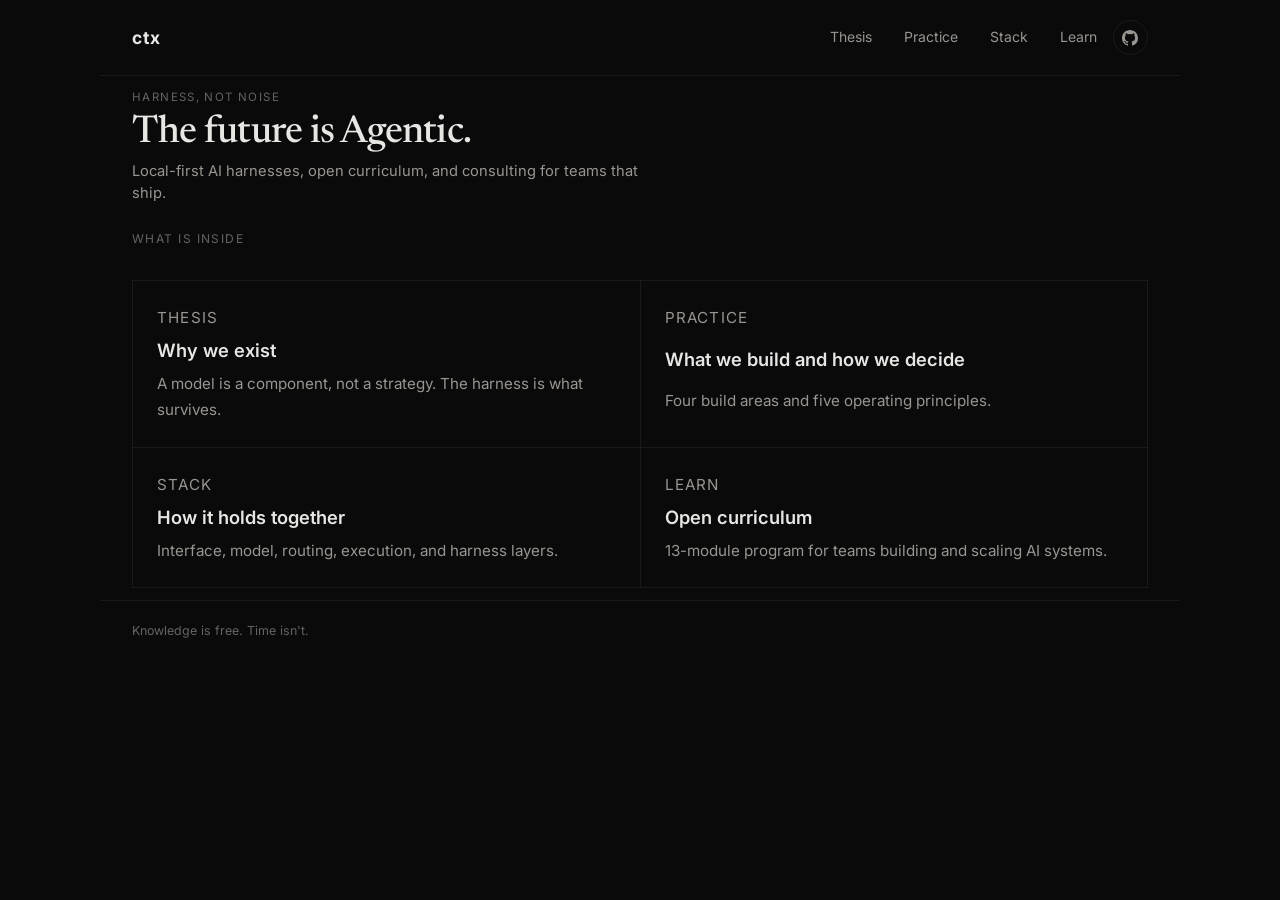
==== index.html @ 8738f4fd "Polish open-source packaging and add repo link" ====
<!doctype html>
<html lang="en">
  <head>
    <meta charset="UTF-8" />
    <meta name="viewport" content="width=device-width, initial-scale=1.0" />
    <title>ctx — AI Transformation Practice</title>
    <link rel="preconnect" href="https://fonts.googleapis.com" />
    <link rel="preconnect" href="https://fonts.gstatic.com" crossorigin />
    <link
      href="https://fonts.googleapis.com/css2?family=Inter:wght@400;500;600;700&family=Newsreader:ital,wght@0,400;0,500;1,400&display=swap"
      rel="stylesheet"
    />
    <link rel="stylesheet" href="/styles.css" />
    <link rel="canonical" href="https://ctx.earth/" />
  </head>
  <body class="subpage">
    <header class="site-header">
      <a class="brand" href="/">ctx</a>
      <div class="header-actions">
        <button class="nav-toggle" type="button" aria-expanded="false" aria-controls="site-nav" aria-label="Open navigation">
          <span>Menu</span>
        </button>
        <nav id="site-nav" class="top-nav">
          <a class="nav-link" href="/thesis">Thesis</a>
          <a class="nav-link" href="/practice">Practice</a>
          <a class="nav-link" href="/stack">Stack</a>
          <a class="nav-link" href="/learn">Learn</a>
        </nav>
        <a
          class="repo-link"
          href="https://github.com/oxnr/ctx"
          target="_blank"
          rel="noreferrer"
          aria-label="View ctx on GitHub"
          title="View source on GitHub"
        >
          <svg viewBox="0 0 16 16" aria-hidden="true">
            <path
              d="M8 0C3.58 0 0 3.58 0 8c0 3.54 2.29 6.53 5.47 7.59.4.07.55-.17.55-.38 0-.19-.01-.82-.01-1.49-2.01.37-2.53-.49-2.69-.94-.09-.23-.48-.94-.82-1.13-.28-.15-.68-.52-.01-.53.63-.01 1.08.58 1.23.82.72 1.21 1.87.87 2.33.66.07-.52.28-.87.51-1.07-1.78-.2-3.64-.89-3.64-3.95 0-.87.31-1.59.82-2.15-.08-.2-.36-1.01.08-2.1 0 0 .67-.21 2.2.82a7.56 7.56 0 0 1 4 0c1.53-1.04 2.2-.82 2.2-.82.44 1.09.16 1.9.08 2.1.51.56.82 1.27.82 2.15 0 3.07-1.87 3.75-3.65 3.95.29.25.54.73.54 1.48 0 1.07-.01 1.93-.01 2.2 0 .21.15.46.55.38A8.01 8.01 0 0 0 16 8c0-4.42-3.58-8-8-8Z"
            />
          </svg>
        </a>
      </div>
    </header>

    <main>
      <section class="hero section" data-reveal>
        <p class="hero-kicker">Harness, not noise</p>
        <h1>The future is Agentic.</h1>
        <p class="hero-subtitle">
          Local-first AI harnesses, open curriculum, and consulting for teams that ship.
        </p>
      </section>

      <section class="section section-compact" data-reveal>
        <p class="section-label">What is inside</p>
        <div class="overview-grid">
          <a class="micro-card" href="/thesis">
            <p class="micro-card__label">Thesis</p>
            <h3>Why we exist</h3>
            <p>A model is a component, not a strategy. The harness is what survives.</p>
          </a>
          <a class="micro-card" href="/practice">
            <p class="micro-card__label">Practice</p>
            <h3>What we build and how we decide</h3>
            <p>Four build areas and five operating principles.</p>
          </a>
          <a class="micro-card" href="/stack">
            <p class="micro-card__label">Stack</p>
            <h3>How it holds together</h3>
            <p>Interface, model, routing, execution, and harness layers.</p>
          </a>
          <a class="micro-card" href="/learn">
            <p class="micro-card__label">Learn</p>
            <h3>Open curriculum</h3>
            <p>13-module program for teams building and scaling AI systems.</p>
          </a>
        </div>
      </section>
    </main>

    <footer class="site-footer">
      <p>Knowledge is free. Time isn't.</p>
    </footer>

    <script src="/script.js" defer></script>
  </body>
</html>
---- styles.css ----
:root {
  --bg: #0a0a0a;
  --surface: #111111;
  --border: #1a1a1a;
  --text: #e8e6e3;
  --text-secondary: #999590;
  --text-dim: #666360;
  --font-sans: "Inter", system-ui, -apple-system, sans-serif;
  --font-serif: "Newsreader", Georgia, serif;
  --max-w: 1080px;
  --gap: clamp(1.5rem, 4vw, 3rem);
}

*,
*::before,
*::after {
  box-sizing: border-box;
  margin: 0;
  padding: 0;
}

html {
  scroll-behavior: smooth;
  -webkit-font-smoothing: antialiased;
}

body {
  font-family: var(--font-sans);
  color: var(--text);
  background: var(--bg);
  line-height: 1.6;
  min-height: 100vh;
}

a {
  color: inherit;
}

/* ---- HEADER / NAV ---- */

.site-header {
  position: sticky;
  top: 0;
  z-index: 10;
  display: flex;
  align-items: center;
  justify-content: space-between;
  max-width: var(--max-w);
  margin: 0 auto;
  padding: 1.25rem clamp(1.5rem, 4vw, 2rem);
  background: var(--bg);
}

.brand {
  font-weight: 700;
  font-size: 1.1rem;
  letter-spacing: 0.06em;
  color: var(--text);
  text-decoration: none;
}

.header-actions {
  display: flex;
  align-items: center;
  gap: 1rem;
}

.top-nav {
  display: flex;
  gap: 2rem;
}

.repo-link {
  display: inline-flex;
  align-items: center;
  justify-content: center;
  width: 2.2rem;
  height: 2.2rem;
  border: 1px solid var(--border);
  border-radius: 999px;
  color: var(--text-secondary);
  text-decoration: none;
  transition: border-color 0.2s ease, color 0.2s ease, background 0.2s ease;
}

.repo-link:hover {
  color: var(--text);
  border-color: var(--text-secondary);
  background: var(--surface);
}

.repo-link svg {
  width: 1rem;
  height: 1rem;
  fill: currentColor;
}

.nav-toggle {
  appearance: none;
  border: 1px solid var(--border);
  border-radius: 0.3rem;
  background: transparent;
  color: var(--text);
  font-family: var(--font-sans);
  font-size: 0.8rem;
  letter-spacing: 0.08em;
  padding: 0.42rem 0.7rem;
  min-height: 2rem;
  display: none;
  cursor: pointer;
}

.nav-toggle[aria-expanded="true"] {
  border-color: var(--text);
}

.top-nav a {
  color: var(--text-secondary);
  text-decoration: none;
  font-size: 0.875rem;
  padding: 0.15rem 0;
  transition: color 0.2s;
}

.top-nav a:hover,
.top-nav a.is-active {
  color: var(--text);
}

/* ---- HERO ---- */

.hero {
  max-width: var(--max-w);
  margin: 0 auto;
  padding: clamp(3rem, 8vw, 5rem) clamp(1.5rem, 4vw, 2rem) clamp(1.5rem, 4vw, 2.5rem);
}

.hero-kicker {
  margin: 0;
  font-size: 0.75rem;
  color: var(--text-dim);
  text-transform: uppercase;
  letter-spacing: 0.12em;
}

.hero h1 {
  margin: 0.75rem 0 0;
  font-family: var(--font-serif);
  font-weight: 500;
  font-size: clamp(2.2rem, 5.5vw, 4rem);
  line-height: 1.15;
  max-width: 20ch;
  letter-spacing: -0.02em;
}

.hero-subtitle {
  margin: 1rem 0 0;
  max-width: 58ch;
  color: var(--text-secondary);
  font-size: 1.05rem;
  line-height: 1.75;
}

/* ---- BUTTONS ---- */

.btn {
  display: inline-block;
  padding: 0.75rem 1.75rem;
  color: var(--bg);
  background: var(--text);
  text-decoration: none;
  font-weight: 600;
  font-size: 0.9rem;
  transition: opacity 0.2s;
}

.btn:hover {
  opacity: 0.85;
}

.btn-subtle {
  color: var(--text);
  background: transparent;
  border: 1px solid var(--border);
}

.btn-subtle:hover {
  border-color: var(--text);
  opacity: 1;
}

/* ---- SECTIONS ---- */

.section {
  max-width: var(--max-w);
  margin: 0 auto;
  padding: clamp(2rem, 5vw, 3.5rem) clamp(1.5rem, 4vw, 2rem);
  border-top: 1px solid var(--border);
}

.section-label {
  font-size: 0.75rem;
  letter-spacing: 0.12em;
  text-transform: uppercase;
  color: var(--text-dim);
  margin: 0 0 1rem;
}

h2 {
  margin: 0;
  font-family: var(--font-serif);
  font-weight: 500;
  font-size: clamp(1.6rem, 4vw, 2.6rem);
  line-height: 1.2;
  letter-spacing: -0.01em;
  max-width: 28ch;
}

.section-intro {
  margin: 0.75rem 0 0;
  color: var(--text-secondary);
  max-width: 52ch;
}

.section-compact {
  padding-top: 0;
  border-top: 0;
}

/* ---- OVERVIEW GRID (index micro-cards) ---- */

.overview-grid {
  display: grid;
  gap: 1px;
  margin-top: 2rem;
  background: var(--border);
  border: 1px solid var(--border);
}

.micro-card {
  background: var(--bg);
  padding: 1.5rem;
  display: grid;
  gap: 0.5rem;
  text-decoration: none;
  color: inherit;
  cursor: pointer;
  transition: background 0.2s ease, box-shadow 0.2s ease;
}

.micro-card:hover {
  background: var(--surface);
}

.micro-card__label {
  margin: 0;
  font-size: 0.75rem;
  color: var(--text-dim);
  letter-spacing: 0.08em;
  text-transform: uppercase;
}

.micro-card h3 {
  margin: 0;
  font-size: 1.15rem;
  font-weight: 600;
  line-height: 1.3;
}

.micro-card p {
  margin: 0;
  color: var(--text-secondary);
  font-size: 0.95rem;
  line-height: 1.7;
}

/* ---- ACCORDION ---- */

.accordion-list {
  margin-top: 1.25rem;
  display: grid;
  gap: 0;
}

.accordion {
  border: 1px solid var(--border);
  border-bottom: 0;
  background: var(--bg);
  overflow: hidden;
}

.accordion:last-child {
  border-bottom: 1px solid var(--border);
}

.accordion__toggle {
  width: 100%;
  border: 0;
  background: transparent;
  color: inherit;
  display: grid;
  grid-template-columns: 1fr auto;
  align-items: center;
  gap: 0.75rem;
  padding: 0.9rem 1rem;
  cursor: pointer;
  text-align: left;
  font: inherit;
}

.accordion__title {
  display: inline-flex;
  gap: 0.75rem;
  align-items: baseline;
}

.accordion__index {
  font-size: 0.75rem;
  color: var(--text-dim);
  letter-spacing: 0.08em;
  min-width: 1.8rem;
}

.accordion__toggle > span:last-child {
  transition: transform 200ms ease;
}

.accordion__panel {
  max-height: 0;
  opacity: 0;
  overflow: hidden;
  border-top: 1px solid transparent;
  transition: max-height 240ms ease, opacity 220ms ease, border-color 240ms ease;
}

.accordion__panel > p,
.accordion__panel ul,
.accordion__panel > .panel-block {
  padding: 0 1rem 1rem;
  padding-left: 3.55rem; /* align with title text: 1rem toggle + 1.8rem index + 0.75rem gap */
}

.accordion__panel p {
  color: var(--text-secondary);
  margin: 0.9rem 0 1rem;
}

.accordion__panel ul {
  margin: 0 0 1rem;
  padding-left: 4.8rem; /* 3.55rem base + 1.25rem list indent */
  color: var(--text-secondary);
  display: grid;
  gap: 0.45rem;
}

.accordion__panel li {
  line-height: 1.6;
  font-size: 0.95rem;
}

.panel-block {
  display: grid;
  gap: 1rem;
}

.info-grid {
  display: grid;
  gap: 1px;
  background: var(--border);
  border: 1px solid var(--border);
}

.info-card {
  background: var(--bg);
  padding: 1rem 1.1rem;
  display: grid;
  gap: 0.3rem;
}

.info-card__label {
  font-size: 0.72rem;
  letter-spacing: 0.1em;
  text-transform: uppercase;
  color: var(--text-dim);
}

.info-card__value {
  font-size: 1.05rem;
  font-weight: 600;
  color: var(--text);
}

.info-card__meta {
  color: var(--text-secondary);
  font-size: 0.9rem;
  line-height: 1.55;
}

.stack-links {
  display: flex;
  flex-wrap: wrap;
  gap: 0.75rem;
}

.table-wrap {
  overflow-x: auto;
  border: 1px solid var(--border);
}

.data-table {
  width: 100%;
  min-width: 42rem;
  border-collapse: collapse;
  background: var(--bg);
}

.data-table th,
.data-table td {
  padding: 0.75rem 0.9rem;
  border-bottom: 1px solid var(--border);
  text-align: left;
  vertical-align: top;
  font-size: 0.92rem;
}

.data-table th {
  color: var(--text);
  font-size: 0.78rem;
  letter-spacing: 0.08em;
  text-transform: uppercase;
}

.data-table td {
  color: var(--text-secondary);
}

.data-table tr:last-child td {
  border-bottom: 0;
}

.stack-note {
  color: var(--text-secondary);
  font-size: 0.95rem;
}

.accordion.is-open .accordion__toggle > span:last-child {
  transform: rotate(-180deg);
}

.accordion.is-open .accordion__panel {
  opacity: 1;
  border-top-color: var(--border);
}

/* ---- SCROLL REVEAL ---- */

[data-reveal] {
  opacity: 1;
  transform: none;
  transition: opacity 0.5s ease, transform 0.5s ease;
}

html.js [data-reveal] {
  opacity: 0;
  transform: translateY(12px);
}

html.js [data-reveal].is-visible {
  opacity: 1;
  transform: translateY(0);
}

/* ---- FOOTER ---- */

.site-footer {
  max-width: var(--max-w);
  margin: 0 auto;
  padding: 1.25rem clamp(1.5rem, 4vw, 2rem);
  border-top: 1px solid var(--border);
  font-size: 0.78rem;
  color: var(--text-dim);
}

.site-footer p {
  margin: 0;
}

/* Disable reveal animations on shared pages */
html.js body.subpage [data-reveal],
html.js body.subpage .micro-card,
html.js body.subpage .info-card {
  opacity: 1;
  transform: none;
}

/* ---- SUBPAGE: ABOVE THE FOLD ---- */

body.subpage {
  min-height: 100vh;
  overflow-x: hidden;
  overflow-y: auto;
}

body.subpage .hero {
  padding: 1.25rem clamp(1.5rem, 4vw, 2rem) 0.4rem;
}

body.subpage .hero h1 {
  font-size: clamp(1.6rem, 4vw, 2.4rem);
  margin-top: 0.3rem;
}

body.subpage .hero-kicker {
  font-size: 0.72rem;
}

body.subpage .hero-subtitle {
  font-size: 0.92rem;
  margin-top: 0.25rem;
  line-height: 1.55;
}

body.subpage .section {
  padding: 0.75rem clamp(1.5rem, 4vw, 2rem);
}

body.subpage .section-label {
  margin-bottom: 0.5rem;
}

body.subpage .accordion-list {
  margin-top: 0.5rem;
}

body.subpage .accordion__toggle {
  padding: 0.55rem 1rem;
  font-size: 0.95rem;
}

/* ---- PRINCIPLE LIST (Practice page) ---- */

.principle-list {
  margin-top: 0.5rem;
  display: grid;
  gap: 0;
}

.principle-item {
  display: flex;
  gap: 0.75rem;
  align-items: baseline;
  padding: 0.45rem 1rem;
  border: 1px solid var(--border);
  border-bottom: 0;
  font-size: 0.9rem;
}

.principle-item:last-child {
  border-bottom: 1px solid var(--border);
}

.principle-item__index {
  font-size: 0.75rem;
  color: var(--text-dim);
  letter-spacing: 0.08em;
  min-width: 1.8rem;
  flex-shrink: 0;
}

.principle-item__name {
  font-weight: 600;
  white-space: nowrap;
  flex-shrink: 0;
}

.principle-item__desc {
  color: var(--text-dim);
  font-size: 0.85rem;
}

/* ---- RESPONSIVE ---- */

@media (min-width: 768px) {
  .overview-grid {
    grid-template-columns: 1fr 1fr;
  }

  .info-grid {
    grid-template-columns: repeat(4, minmax(0, 1fr));
  }
}

@media (max-width: 760px) {
  /* Release above-the-fold on mobile — mobile is a scroll experience */
  body.subpage {
    height: auto;
    overflow: visible;
  }

  .top-nav {
    display: flex;
    gap: 1.25rem;
    flex-wrap: wrap;
    justify-content: flex-end;
  }

  .header-actions {
    gap: 0.75rem;
  }

  .top-nav a {
    font-size: 0.8rem;
  }

  .nav-toggle {
    display: none;
  }

  html.js .nav-toggle {
    display: inline-flex;
    align-items: center;
    justify-content: center;
  }

  html.js .top-nav {
    position: fixed;
    top: 3.75rem;
    left: 50%;
    transform: translateX(-50%);
    width: min(100%, var(--max-w));
    max-height: 0;
    opacity: 0;
    overflow: hidden;
    pointer-events: none;
    background: rgba(10, 10, 10, 0.98);
    border: 0;
    display: grid;
    justify-items: start;
    justify-content: stretch;
    padding-bottom: 0.5rem;
    transition: max-height 0.25s ease, opacity 0.2s ease;
  }

  html.js .top-nav.is-open {
    max-height: min(calc(100vh - 4.4rem), 24rem);
    opacity: 1;
    pointer-events: auto;
    border-top: 1px solid var(--border);
    border-bottom: 1px solid var(--border);
    z-index: 25;
    overflow-y: auto;
  }

  html.js .top-nav a {
    width: 100%;
    padding: 0.72rem clamp(1.5rem, 4vw, 2rem);
    border-top: 1px solid transparent;
    font-size: 0.9rem;
  }

  html.js .top-nav.is-open a:first-child {
    border-top: 1px solid var(--border);
  }

  .data-table {
    min-width: 34rem;
  }

  .hero h1 {
    font-size: clamp(1.85rem, 12vw, 2.6rem);
  }

  body.subpage .hero h1 {
    font-size: clamp(1.4rem, 8vw, 1.8rem);
  }
}

@media (prefers-reduced-motion: reduce) {
  [data-reveal],
  .micro-card,
  .info-card,
  .accordion__toggle > span:last-child,
  .btn {
    transition: none;
  }
}
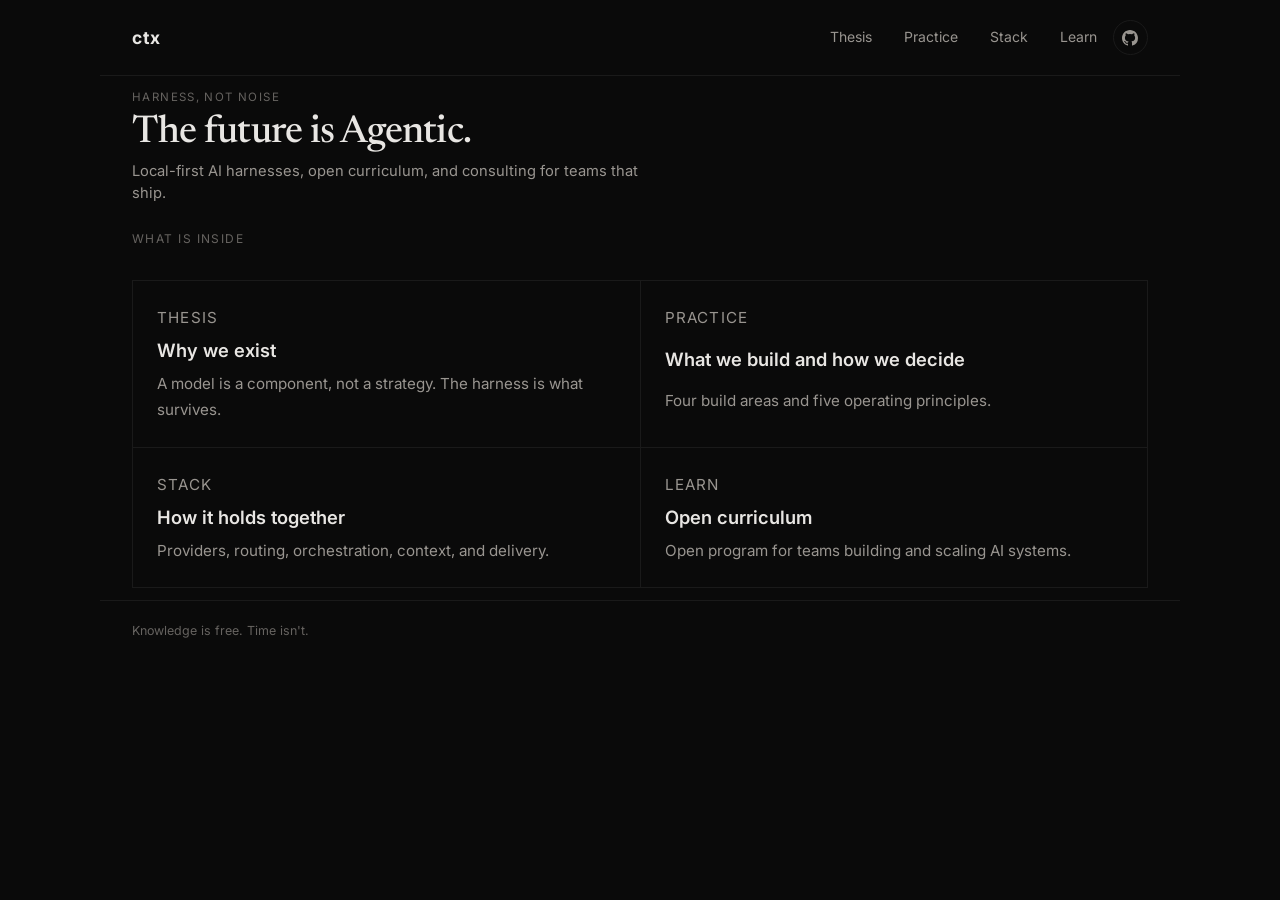
==== commit 88a09325: "Simplify site tone and expand stack map" ====
--- a/index.html
+++ b/index.html
@@ -68,12 +68,12 @@
           <a class="micro-card" href="/stack">
             <p class="micro-card__label">Stack</p>
             <h3>How it holds together</h3>
-            <p>Interface, model, routing, execution, and harness layers.</p>
+            <p>Providers, routing, orchestration, context, and delivery.</p>
           </a>
           <a class="micro-card" href="/learn">
             <p class="micro-card__label">Learn</p>
             <h3>Open curriculum</h3>
-            <p>13-module program for teams building and scaling AI systems.</p>
+            <p>Open program for teams building and scaling AI systems.</p>
           </a>
         </div>
       </section>
--- a/styles.css
+++ b/styles.css
@@ -432,6 +432,16 @@
 
 .data-table td {
   color: var(--text-secondary);
+}
+
+.data-table a {
+  color: var(--text);
+  text-decoration-color: var(--text-dim);
+  text-underline-offset: 0.18em;
+}
+
+.data-table a:hover {
+  text-decoration-color: var(--text);
 }
 
 .data-table tr:last-child td {
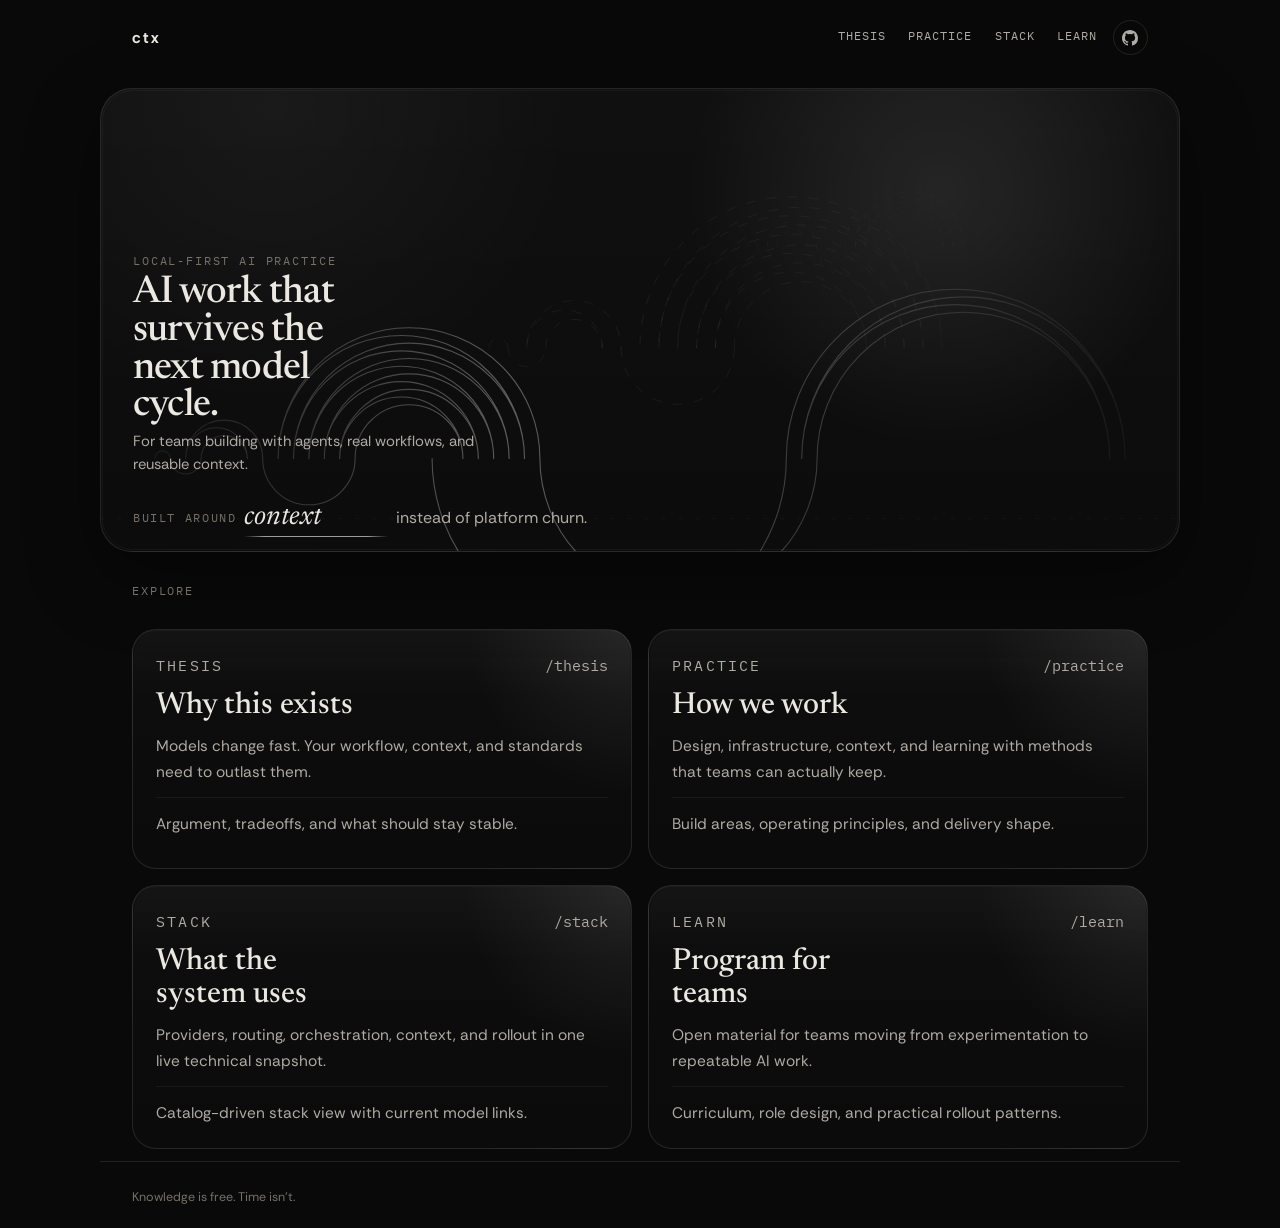
==== commit abc17f4a: "Refine homepage visual system" ====
--- a/index.html
+++ b/index.html
@@ -7,13 +7,13 @@
     <link rel="preconnect" href="https://fonts.googleapis.com" />
     <link rel="preconnect" href="https://fonts.gstatic.com" crossorigin />
     <link
-      href="https://fonts.googleapis.com/css2?family=Inter:wght@400;500;600;700&family=Newsreader:ital,wght@0,400;0,500;1,400&display=swap"
+      href="https://fonts.googleapis.com/css2?family=IBM+Plex+Mono:wght@400;500&family=Newsreader:ital,wght@0,400;0,500;1,400&family=Rethink+Sans:wght@400;500;600;700;800&display=swap"
       rel="stylesheet"
     />
     <link rel="stylesheet" href="/styles.css" />
     <link rel="canonical" href="https://ctx.earth/" />
   </head>
-  <body class="subpage">
+  <body class="subpage home-page">
     <header class="site-header">
       <a class="brand" href="/">ctx</a>
       <div class="header-actions">
@@ -44,36 +44,62 @@
     </header>
 
     <main>
-      <section class="hero section" data-reveal>
-        <p class="hero-kicker">Harness, not noise</p>
-        <h1>The future is Agentic.</h1>
-        <p class="hero-subtitle">
-          Local-first AI harnesses, open curriculum, and consulting for teams that ship.
-        </p>
+      <section class="hero section hero-home" data-reveal>
+        <div class="hero-surface" aria-hidden="true">
+          <svg class="hero-signal" preserveAspectRatio="none"></svg>
+        </div>
+        <div class="hero-copy">
+          <p class="hero-kicker">Local-first AI practice</p>
+          <h1>AI work that survives the next model cycle.</h1>
+          <p class="hero-subtitle">
+            For teams building with agents, real workflows, and reusable context.
+          </p>
+          <p class="hero-phrase">
+            <span class="hero-phrase__label">Built around</span>
+            <span class="hero-keyword" data-keywords="context,workflow,handoffs,standards">context</span>
+            <span class="hero-phrase__suffix">instead of platform churn.</span>
+          </p>
+        </div>
       </section>
 
       <section class="section section-compact" data-reveal>
-        <p class="section-label">What is inside</p>
+        <p class="section-label">Explore</p>
         <div class="overview-grid">
           <a class="micro-card" href="/thesis">
-            <p class="micro-card__label">Thesis</p>
-            <h3>Why we exist</h3>
-            <p>A model is a component, not a strategy. The harness is what survives.</p>
+            <div class="micro-card__top">
+              <p class="micro-card__label">Thesis</p>
+              <p class="micro-card__route">/thesis</p>
+            </div>
+            <h3>Why this exists</h3>
+            <p>Models change fast. Your workflow, context, and standards need to outlast them.</p>
+            <p class="micro-card__meta">Argument, tradeoffs, and what should stay stable.</p>
           </a>
           <a class="micro-card" href="/practice">
-            <p class="micro-card__label">Practice</p>
-            <h3>What we build and how we decide</h3>
-            <p>Four build areas and five operating principles.</p>
+            <div class="micro-card__top">
+              <p class="micro-card__label">Practice</p>
+              <p class="micro-card__route">/practice</p>
+            </div>
+            <h3>How we work</h3>
+            <p>Design, infrastructure, context, and learning with methods that teams can actually keep.</p>
+            <p class="micro-card__meta">Build areas, operating principles, and delivery shape.</p>
           </a>
           <a class="micro-card" href="/stack">
-            <p class="micro-card__label">Stack</p>
-            <h3>How it holds together</h3>
-            <p>Providers, routing, orchestration, context, and delivery.</p>
+            <div class="micro-card__top">
+              <p class="micro-card__label">Stack</p>
+              <p class="micro-card__route">/stack</p>
+            </div>
+            <h3>What the system uses</h3>
+            <p>Providers, routing, orchestration, context, and rollout in one live technical snapshot.</p>
+            <p class="micro-card__meta">Catalog-driven stack view with current model links.</p>
           </a>
           <a class="micro-card" href="/learn">
-            <p class="micro-card__label">Learn</p>
-            <h3>Open curriculum</h3>
-            <p>Open program for teams building and scaling AI systems.</p>
+            <div class="micro-card__top">
+              <p class="micro-card__label">Learn</p>
+              <p class="micro-card__route">/learn</p>
+            </div>
+            <h3>Program for teams</h3>
+            <p>Open material for teams moving from experimentation to repeatable AI work.</p>
+            <p class="micro-card__meta">Curriculum, role design, and practical rollout patterns.</p>
           </a>
         </div>
       </section>
--- a/styles.css
+++ b/styles.css
@@ -1,12 +1,18 @@
 :root {
-  --bg: #0a0a0a;
+  --bg: #090909;
   --surface: #111111;
-  --border: #1a1a1a;
-  --text: #e8e6e3;
-  --text-secondary: #999590;
-  --text-dim: #666360;
-  --font-sans: "Inter", system-ui, -apple-system, sans-serif;
+  --surface-raised: #151515;
+  --surface-soft: rgba(255, 255, 255, 0.025);
+  --border: rgba(232, 230, 227, 0.11);
+  --border-strong: rgba(232, 230, 227, 0.18);
+  --text: #ebe8e2;
+  --text-secondary: #b0aba4;
+  --text-dim: #767068;
+  --glow: rgba(235, 232, 226, 0.08);
+  --shadow-lg: 0 26px 72px rgba(0, 0, 0, 0.42);
+  --font-sans: "Rethink Sans", system-ui, -apple-system, sans-serif;
   --font-serif: "Newsreader", Georgia, serif;
+  --font-mono: "IBM Plex Mono", "SFMono-Regular", Consolas, monospace;
   --max-w: 1080px;
   --gap: clamp(1.5rem, 4vw, 3rem);
 }
@@ -48,15 +54,17 @@
   max-width: var(--max-w);
   margin: 0 auto;
   padding: 1.25rem clamp(1.5rem, 4vw, 2rem);
-  background: var(--bg);
+  background: rgba(9, 9, 9, 0.82);
+  backdrop-filter: blur(16px);
 }
 
 .brand {
   font-weight: 700;
-  font-size: 1.1rem;
-  letter-spacing: 0.06em;
+  font-size: 1rem;
+  letter-spacing: 0.14em;
   color: var(--text);
   text-decoration: none;
+  text-transform: lowercase;
 }
 
 .header-actions {
@@ -67,7 +75,7 @@
 
 .top-nav {
   display: flex;
-  gap: 2rem;
+  gap: 1.4rem;
 }
 
 .repo-link {
@@ -115,16 +123,40 @@
 }
 
 .top-nav a {
+  position: relative;
   color: var(--text-secondary);
   text-decoration: none;
-  font-size: 0.875rem;
-  padding: 0.15rem 0;
-  transition: color 0.2s;
+  font-family: var(--font-mono);
+  font-size: 0.76rem;
+  letter-spacing: 0.08em;
+  text-transform: uppercase;
+  padding: 0.18rem 0 0.38rem;
+  transition: color 0.2s ease;
+}
+
+.top-nav a::after {
+  content: "";
+  position: absolute;
+  left: 0;
+  right: 0;
+  bottom: 0;
+  height: 1px;
+  background: linear-gradient(90deg, transparent 0%, currentColor 18%, currentColor 82%, transparent 100%);
+  opacity: 0;
+  transform: scaleX(0.32);
+  transform-origin: left center;
+  transition: transform 0.24s ease, opacity 0.24s ease;
 }
 
 .top-nav a:hover,
 .top-nav a.is-active {
   color: var(--text);
+}
+
+.top-nav a:hover::after,
+.top-nav a.is-active::after {
+  opacity: 1;
+  transform: scaleX(1);
 }
 
 /* ---- HERO ---- */
@@ -137,10 +169,11 @@
 
 .hero-kicker {
   margin: 0;
-  font-size: 0.75rem;
+  font-family: var(--font-mono);
+  font-size: 0.7rem;
   color: var(--text-dim);
   text-transform: uppercase;
-  letter-spacing: 0.12em;
+  letter-spacing: 0.16em;
 }
 
 .hero h1 {
@@ -157,8 +190,8 @@
   margin: 1rem 0 0;
   max-width: 58ch;
   color: var(--text-secondary);
-  font-size: 1.05rem;
-  line-height: 1.75;
+  font-size: 1.02rem;
+  line-height: 1.72;
 }
 
 /* ---- BUTTONS ---- */
@@ -199,8 +232,9 @@
 }
 
 .section-label {
-  font-size: 0.75rem;
-  letter-spacing: 0.12em;
+  font-family: var(--font-mono);
+  font-size: 0.72rem;
+  letter-spacing: 0.16em;
   text-transform: uppercase;
   color: var(--text-dim);
   margin: 0 0 1rem;
@@ -231,47 +265,99 @@
 
 .overview-grid {
   display: grid;
-  gap: 1px;
-  margin-top: 2rem;
-  background: var(--border);
+  gap: 1rem;
+  margin-top: 1.75rem;
+}
+
+.micro-card {
+  position: relative;
+  isolation: isolate;
+  min-height: 15rem;
+  background:
+    radial-gradient(circle at top right, rgba(255, 255, 255, 0.08), transparent 30%),
+    linear-gradient(180deg, rgba(255, 255, 255, 0.025), rgba(255, 255, 255, 0.01));
   border: 1px solid var(--border);
-}
-
-.micro-card {
-  background: var(--bg);
-  padding: 1.5rem;
+  border-radius: 24px;
+  padding: 1.45rem 1.45rem 1.35rem;
   display: grid;
-  gap: 0.5rem;
+  align-content: start;
+  gap: 0.7rem;
   text-decoration: none;
   color: inherit;
   cursor: pointer;
-  transition: background 0.2s ease, box-shadow 0.2s ease;
+  box-shadow: inset 0 1px 0 rgba(255, 255, 255, 0.05);
+  transition:
+    opacity 0.5s ease,
+    transform 0.24s ease,
+    border-color 0.24s ease,
+    box-shadow 0.24s ease,
+    background 0.24s ease;
+}
+
+.micro-card::before {
+  content: "";
+  position: absolute;
+  inset: 1px;
+  border-radius: 23px;
+  background: linear-gradient(180deg, rgba(255, 255, 255, 0.05), transparent 28%);
+  opacity: 0.55;
+  z-index: -1;
 }
 
 .micro-card:hover {
-  background: var(--surface);
+  transform: translateY(-4px);
+  border-color: var(--border-strong);
+  background:
+    radial-gradient(circle at top right, rgba(255, 255, 255, 0.12), transparent 34%),
+    linear-gradient(180deg, rgba(255, 255, 255, 0.035), rgba(255, 255, 255, 0.012));
+  box-shadow: var(--shadow-lg);
+}
+
+.micro-card__top {
+  display: flex;
+  align-items: center;
+  justify-content: space-between;
+  gap: 1rem;
 }
 
 .micro-card__label {
   margin: 0;
-  font-size: 0.75rem;
+  font-family: var(--font-mono);
+  font-size: 0.7rem;
   color: var(--text-dim);
-  letter-spacing: 0.08em;
+  letter-spacing: 0.14em;
   text-transform: uppercase;
+}
+
+.micro-card__route {
+  margin: 0;
+  font-family: var(--font-mono);
+  font-size: 0.7rem;
+  color: var(--text-dim);
 }
 
 .micro-card h3 {
   margin: 0;
-  font-size: 1.15rem;
-  font-weight: 600;
-  line-height: 1.3;
+  font-family: var(--font-serif);
+  font-size: clamp(1.35rem, 2.6vw, 1.9rem);
+  font-weight: 500;
+  line-height: 1.08;
+  max-width: 12ch;
 }
 
 .micro-card p {
   margin: 0;
   color: var(--text-secondary);
-  font-size: 0.95rem;
-  line-height: 1.7;
+  font-size: 0.96rem;
+  line-height: 1.68;
+}
+
+.micro-card__meta {
+  margin-top: auto;
+  padding-top: 0.9rem;
+  border-top: 1px solid rgba(255, 255, 255, 0.06);
+  color: var(--text-dim);
+  font-size: 0.84rem;
 }
 
 /* ---- ACCORDION ---- */
@@ -315,9 +401,10 @@
 }
 
 .accordion__index {
-  font-size: 0.75rem;
+  font-family: var(--font-mono);
+  font-size: 0.72rem;
   color: var(--text-dim);
-  letter-spacing: 0.08em;
+  letter-spacing: 0.1em;
   min-width: 1.8rem;
 }
 
@@ -375,11 +462,13 @@
   padding: 1rem 1.1rem;
   display: grid;
   gap: 0.3rem;
+  transition: opacity 0.5s ease, transform 0.5s ease;
 }
 
 .info-card__label {
-  font-size: 0.72rem;
-  letter-spacing: 0.1em;
+  font-family: var(--font-mono);
+  font-size: 0.68rem;
+  letter-spacing: 0.14em;
   text-transform: uppercase;
   color: var(--text-dim);
 }
@@ -425,8 +514,9 @@
 
 .data-table th {
   color: var(--text);
-  font-size: 0.78rem;
-  letter-spacing: 0.08em;
+  font-family: var(--font-mono);
+  font-size: 0.72rem;
+  letter-spacing: 0.12em;
   text-transform: uppercase;
 }
 
@@ -476,6 +566,18 @@
 }
 
 html.js [data-reveal].is-visible {
+  opacity: 1;
+  transform: translateY(0);
+}
+
+html.js .micro-card,
+html.js .info-card {
+  opacity: 0;
+  transform: translateY(12px);
+}
+
+html.js .micro-card.is-visible,
+html.js .info-card.is-visible {
   opacity: 1;
   transform: translateY(0);
 }
@@ -496,9 +598,9 @@
 }
 
 /* Disable reveal animations on shared pages */
-html.js body.subpage [data-reveal],
-html.js body.subpage .micro-card,
-html.js body.subpage .info-card {
+html.js body.subpage:not(.home-page) [data-reveal],
+html.js body.subpage:not(.home-page) .micro-card,
+html.js body.subpage:not(.home-page) .info-card {
   opacity: 1;
   transform: none;
 }
@@ -545,6 +647,160 @@
 body.subpage .accordion__toggle {
   padding: 0.55rem 1rem;
   font-size: 0.95rem;
+}
+
+/* ---- HOME PAGE ---- */
+
+.home-page .hero {
+  padding: clamp(1.7rem, 5vw, 3rem);
+}
+
+.hero-home {
+  position: relative;
+  overflow: hidden;
+  min-height: clamp(21rem, 48vw, 29rem);
+  margin-top: 0.8rem;
+  border: 1px solid var(--border);
+  border-radius: 32px;
+  background:
+    radial-gradient(circle at 78% 22%, rgba(255, 255, 255, 0.09), transparent 28%),
+    radial-gradient(circle at 16% 4%, rgba(255, 255, 255, 0.04), transparent 30%),
+    linear-gradient(180deg, rgba(255, 255, 255, 0.03), rgba(255, 255, 255, 0.015));
+  box-shadow: var(--shadow-lg);
+  display: flex;
+  align-items: flex-end;
+}
+
+.hero-home::before {
+  content: "";
+  position: absolute;
+  inset: 0;
+  background-image:
+    linear-gradient(90deg, rgba(255, 255, 255, 0.045) 1px, transparent 1px),
+    linear-gradient(180deg, rgba(255, 255, 255, 0.03) 1px, transparent 1px);
+  background-size: 9rem 100%, 100% 7rem;
+  opacity: 0.18;
+  mask-image: linear-gradient(180deg, rgba(0, 0, 0, 0.12), rgba(0, 0, 0, 0.95) 34%, transparent 88%);
+}
+
+.hero-home::after {
+  content: "";
+  position: absolute;
+  inset: 1px;
+  border-radius: 31px;
+  border: 1px solid rgba(255, 255, 255, 0.04);
+  pointer-events: none;
+}
+
+.hero-surface {
+  position: absolute;
+  inset: 0;
+  overflow: hidden;
+}
+
+.hero-signal {
+  width: 100%;
+  height: 100%;
+}
+
+.hero-signal__path {
+  fill: none;
+  stroke-linecap: round;
+  animation: heroSignalDrift 22s linear infinite;
+}
+
+.hero-copy {
+  position: relative;
+  z-index: 1;
+  width: min(44rem, 100%);
+}
+
+.hero-home h1 {
+  margin-top: 0.85rem;
+  font-size: clamp(2.8rem, 6vw, 5.1rem);
+  line-height: 0.98;
+  max-width: 10ch;
+}
+
+.home-page .hero-subtitle {
+  max-width: 42ch;
+  font-size: clamp(1rem, 1.6vw, 1.14rem);
+}
+
+.hero-phrase {
+  display: flex;
+  flex-wrap: wrap;
+  align-items: center;
+  gap: 0.5rem;
+  margin: 1.35rem 0 0;
+  color: var(--text-secondary);
+}
+
+.hero-phrase__label {
+  font-family: var(--font-mono);
+  font-size: 0.72rem;
+  letter-spacing: 0.14em;
+  text-transform: uppercase;
+  color: var(--text-dim);
+}
+
+.hero-phrase__suffix {
+  font-size: 1rem;
+}
+
+.hero-keyword {
+  position: relative;
+  display: inline-grid;
+  align-items: center;
+  min-width: var(--keyword-width, 10ch);
+  min-height: 1.5em;
+  padding-bottom: 0.08em;
+  color: var(--text);
+  font-family: var(--font-serif);
+  font-size: clamp(1.35rem, 2.3vw, 1.75rem);
+  font-style: italic;
+  line-height: 1;
+}
+
+.hero-keyword::after {
+  content: "";
+  position: absolute;
+  left: 0;
+  right: 0;
+  bottom: 0.08em;
+  height: 1px;
+  background: linear-gradient(90deg, transparent 0%, rgba(235, 232, 226, 0.65) 14%, rgba(235, 232, 226, 0.65) 86%, transparent 100%);
+}
+
+.hero-keyword__word {
+  grid-area: 1 / 1;
+  opacity: 0;
+  transform: translateY(0.45em);
+  transition: opacity 0.45s ease, transform 0.45s ease;
+}
+
+.hero-keyword__word.is-active {
+  opacity: 1;
+  transform: translateY(0);
+}
+
+.home-page .section.section-compact {
+  padding-top: 1.9rem;
+  border-top: 0;
+}
+
+.home-page .site-footer {
+  padding-top: 1.6rem;
+}
+
+@keyframes heroSignalDrift {
+  from {
+    stroke-dashoffset: 0;
+  }
+
+  to {
+    stroke-dashoffset: 160;
+  }
 }
 
 /* ---- PRINCIPLE LIST (Practice page) ---- */
@@ -570,9 +826,10 @@
 }
 
 .principle-item__index {
-  font-size: 0.75rem;
+  font-family: var(--font-mono);
+  font-size: 0.72rem;
   color: var(--text-dim);
-  letter-spacing: 0.08em;
+  letter-spacing: 0.1em;
   min-width: 1.8rem;
   flex-shrink: 0;
 }
@@ -668,6 +925,10 @@
     font-size: 0.9rem;
   }
 
+  html.js .top-nav a::after {
+    display: none;
+  }
+
   html.js .top-nav.is-open a:first-child {
     border-top: 1px solid var(--border);
   }
@@ -682,6 +943,57 @@
 
   body.subpage .hero h1 {
     font-size: clamp(1.4rem, 8vw, 1.8rem);
+  }
+
+  .hero-home {
+    min-height: auto;
+    border-radius: 24px;
+  }
+
+  .hero-home::after {
+    border-radius: 23px;
+  }
+
+  .home-page .hero {
+    padding: 1.4rem;
+  }
+
+  .hero-home h1 {
+    max-width: 12ch;
+    font-size: clamp(2.2rem, 10vw, 3.2rem);
+  }
+
+  .home-page .hero-subtitle {
+    max-width: 30ch;
+    font-size: 0.98rem;
+  }
+
+  .hero-phrase {
+    gap: 0.35rem 0.5rem;
+    margin-top: 1rem;
+  }
+
+  .hero-keyword {
+    min-width: 8.5ch;
+    font-size: 1.32rem;
+  }
+
+  .overview-grid {
+    gap: 0.9rem;
+  }
+
+  .micro-card {
+    min-height: auto;
+    padding: 1.2rem;
+    border-radius: 20px;
+  }
+
+  .micro-card::before {
+    border-radius: 19px;
+  }
+
+  .micro-card h3 {
+    max-width: 100%;
   }
 }
 
@@ -690,7 +1002,11 @@
   .micro-card,
   .info-card,
   .accordion__toggle > span:last-child,
-  .btn {
+  .btn,
+  .top-nav a::after,
+  .hero-keyword__word,
+  .hero-signal__path {
     transition: none;
-  }
-}
+    animation: none;
+  }
+}
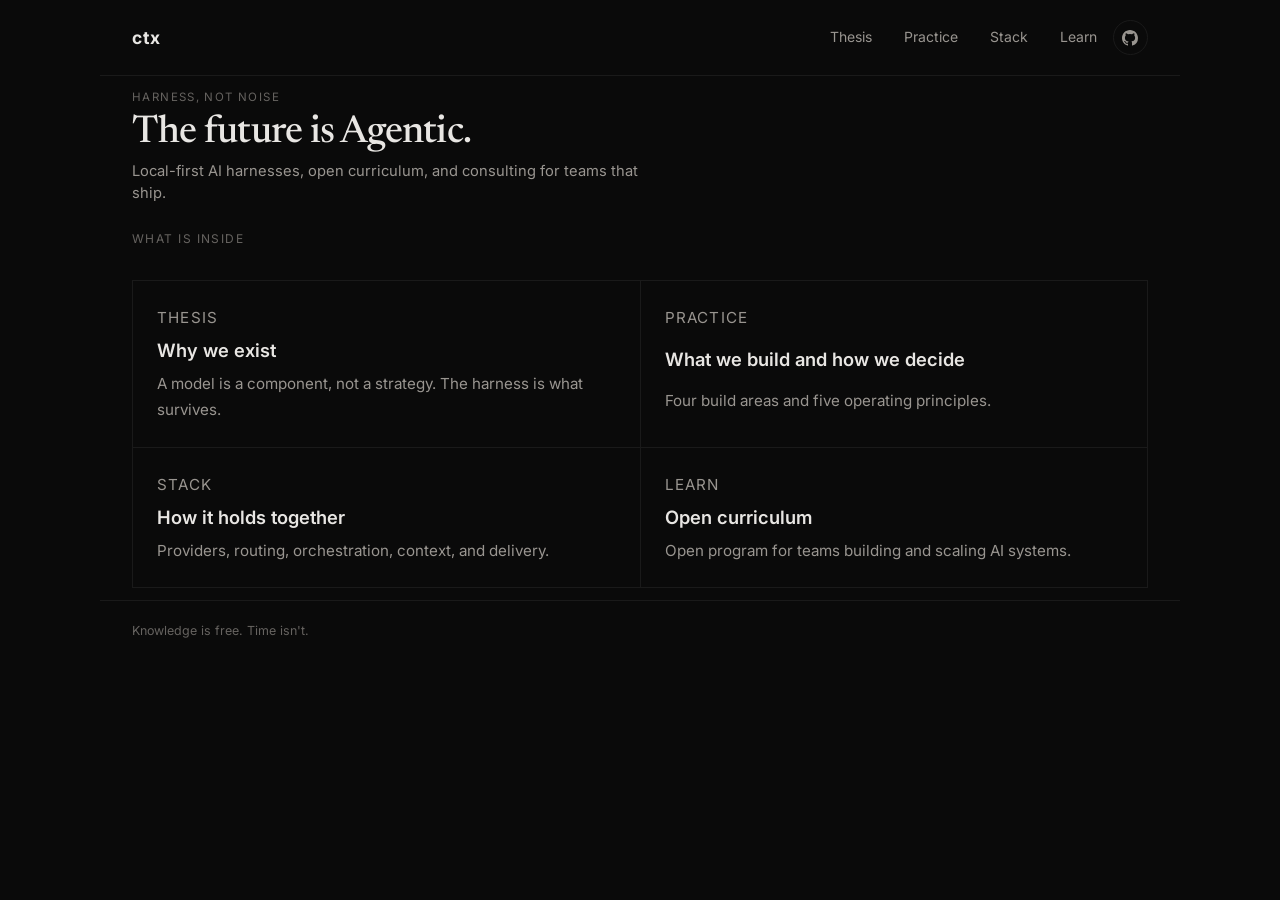
==== commit b84198a8: "Revert "Refine homepage visual system" This reverts commit abc17f4ac5cf6314ae4076364900b009fce25c6a." ====
--- a/index.html
+++ b/index.html
@@ -7,13 +7,13 @@
     <link rel="preconnect" href="https://fonts.googleapis.com" />
     <link rel="preconnect" href="https://fonts.gstatic.com" crossorigin />
     <link
-      href="https://fonts.googleapis.com/css2?family=IBM+Plex+Mono:wght@400;500&family=Newsreader:ital,wght@0,400;0,500;1,400&family=Rethink+Sans:wght@400;500;600;700;800&display=swap"
+      href="https://fonts.googleapis.com/css2?family=Inter:wght@400;500;600;700&family=Newsreader:ital,wght@0,400;0,500;1,400&display=swap"
       rel="stylesheet"
     />
     <link rel="stylesheet" href="/styles.css" />
     <link rel="canonical" href="https://ctx.earth/" />
   </head>
-  <body class="subpage home-page">
+  <body class="subpage">
     <header class="site-header">
       <a class="brand" href="/">ctx</a>
       <div class="header-actions">
@@ -44,62 +44,36 @@
     </header>
 
     <main>
-      <section class="hero section hero-home" data-reveal>
-        <div class="hero-surface" aria-hidden="true">
-          <svg class="hero-signal" preserveAspectRatio="none"></svg>
-        </div>
-        <div class="hero-copy">
-          <p class="hero-kicker">Local-first AI practice</p>
-          <h1>AI work that survives the next model cycle.</h1>
-          <p class="hero-subtitle">
-            For teams building with agents, real workflows, and reusable context.
-          </p>
-          <p class="hero-phrase">
-            <span class="hero-phrase__label">Built around</span>
-            <span class="hero-keyword" data-keywords="context,workflow,handoffs,standards">context</span>
-            <span class="hero-phrase__suffix">instead of platform churn.</span>
-          </p>
-        </div>
+      <section class="hero section" data-reveal>
+        <p class="hero-kicker">Harness, not noise</p>
+        <h1>The future is Agentic.</h1>
+        <p class="hero-subtitle">
+          Local-first AI harnesses, open curriculum, and consulting for teams that ship.
+        </p>
       </section>
 
       <section class="section section-compact" data-reveal>
-        <p class="section-label">Explore</p>
+        <p class="section-label">What is inside</p>
         <div class="overview-grid">
           <a class="micro-card" href="/thesis">
-            <div class="micro-card__top">
-              <p class="micro-card__label">Thesis</p>
-              <p class="micro-card__route">/thesis</p>
-            </div>
-            <h3>Why this exists</h3>
-            <p>Models change fast. Your workflow, context, and standards need to outlast them.</p>
-            <p class="micro-card__meta">Argument, tradeoffs, and what should stay stable.</p>
+            <p class="micro-card__label">Thesis</p>
+            <h3>Why we exist</h3>
+            <p>A model is a component, not a strategy. The harness is what survives.</p>
           </a>
           <a class="micro-card" href="/practice">
-            <div class="micro-card__top">
-              <p class="micro-card__label">Practice</p>
-              <p class="micro-card__route">/practice</p>
-            </div>
-            <h3>How we work</h3>
-            <p>Design, infrastructure, context, and learning with methods that teams can actually keep.</p>
-            <p class="micro-card__meta">Build areas, operating principles, and delivery shape.</p>
+            <p class="micro-card__label">Practice</p>
+            <h3>What we build and how we decide</h3>
+            <p>Four build areas and five operating principles.</p>
           </a>
           <a class="micro-card" href="/stack">
-            <div class="micro-card__top">
-              <p class="micro-card__label">Stack</p>
-              <p class="micro-card__route">/stack</p>
-            </div>
-            <h3>What the system uses</h3>
-            <p>Providers, routing, orchestration, context, and rollout in one live technical snapshot.</p>
-            <p class="micro-card__meta">Catalog-driven stack view with current model links.</p>
+            <p class="micro-card__label">Stack</p>
+            <h3>How it holds together</h3>
+            <p>Providers, routing, orchestration, context, and delivery.</p>
           </a>
           <a class="micro-card" href="/learn">
-            <div class="micro-card__top">
-              <p class="micro-card__label">Learn</p>
-              <p class="micro-card__route">/learn</p>
-            </div>
-            <h3>Program for teams</h3>
-            <p>Open material for teams moving from experimentation to repeatable AI work.</p>
-            <p class="micro-card__meta">Curriculum, role design, and practical rollout patterns.</p>
+            <p class="micro-card__label">Learn</p>
+            <h3>Open curriculum</h3>
+            <p>Open program for teams building and scaling AI systems.</p>
           </a>
         </div>
       </section>
--- a/styles.css
+++ b/styles.css
@@ -1,18 +1,12 @@
 :root {
-  --bg: #090909;
+  --bg: #0a0a0a;
   --surface: #111111;
-  --surface-raised: #151515;
-  --surface-soft: rgba(255, 255, 255, 0.025);
-  --border: rgba(232, 230, 227, 0.11);
-  --border-strong: rgba(232, 230, 227, 0.18);
-  --text: #ebe8e2;
-  --text-secondary: #b0aba4;
-  --text-dim: #767068;
-  --glow: rgba(235, 232, 226, 0.08);
-  --shadow-lg: 0 26px 72px rgba(0, 0, 0, 0.42);
-  --font-sans: "Rethink Sans", system-ui, -apple-system, sans-serif;
+  --border: #1a1a1a;
+  --text: #e8e6e3;
+  --text-secondary: #999590;
+  --text-dim: #666360;
+  --font-sans: "Inter", system-ui, -apple-system, sans-serif;
   --font-serif: "Newsreader", Georgia, serif;
-  --font-mono: "IBM Plex Mono", "SFMono-Regular", Consolas, monospace;
   --max-w: 1080px;
   --gap: clamp(1.5rem, 4vw, 3rem);
 }
@@ -54,17 +48,15 @@
   max-width: var(--max-w);
   margin: 0 auto;
   padding: 1.25rem clamp(1.5rem, 4vw, 2rem);
-  background: rgba(9, 9, 9, 0.82);
-  backdrop-filter: blur(16px);
+  background: var(--bg);
 }
 
 .brand {
   font-weight: 700;
-  font-size: 1rem;
-  letter-spacing: 0.14em;
+  font-size: 1.1rem;
+  letter-spacing: 0.06em;
   color: var(--text);
   text-decoration: none;
-  text-transform: lowercase;
 }
 
 .header-actions {
@@ -75,7 +67,7 @@
 
 .top-nav {
   display: flex;
-  gap: 1.4rem;
+  gap: 2rem;
 }
 
 .repo-link {
@@ -123,40 +115,16 @@
 }
 
 .top-nav a {
-  position: relative;
   color: var(--text-secondary);
   text-decoration: none;
-  font-family: var(--font-mono);
-  font-size: 0.76rem;
-  letter-spacing: 0.08em;
-  text-transform: uppercase;
-  padding: 0.18rem 0 0.38rem;
-  transition: color 0.2s ease;
-}
-
-.top-nav a::after {
-  content: "";
-  position: absolute;
-  left: 0;
-  right: 0;
-  bottom: 0;
-  height: 1px;
-  background: linear-gradient(90deg, transparent 0%, currentColor 18%, currentColor 82%, transparent 100%);
-  opacity: 0;
-  transform: scaleX(0.32);
-  transform-origin: left center;
-  transition: transform 0.24s ease, opacity 0.24s ease;
+  font-size: 0.875rem;
+  padding: 0.15rem 0;
+  transition: color 0.2s;
 }
 
 .top-nav a:hover,
 .top-nav a.is-active {
   color: var(--text);
-}
-
-.top-nav a:hover::after,
-.top-nav a.is-active::after {
-  opacity: 1;
-  transform: scaleX(1);
 }
 
 /* ---- HERO ---- */
@@ -169,11 +137,10 @@
 
 .hero-kicker {
   margin: 0;
-  font-family: var(--font-mono);
-  font-size: 0.7rem;
+  font-size: 0.75rem;
   color: var(--text-dim);
   text-transform: uppercase;
-  letter-spacing: 0.16em;
+  letter-spacing: 0.12em;
 }
 
 .hero h1 {
@@ -190,8 +157,8 @@
   margin: 1rem 0 0;
   max-width: 58ch;
   color: var(--text-secondary);
-  font-size: 1.02rem;
-  line-height: 1.72;
+  font-size: 1.05rem;
+  line-height: 1.75;
 }
 
 /* ---- BUTTONS ---- */
@@ -232,9 +199,8 @@
 }
 
 .section-label {
-  font-family: var(--font-mono);
-  font-size: 0.72rem;
-  letter-spacing: 0.16em;
+  font-size: 0.75rem;
+  letter-spacing: 0.12em;
   text-transform: uppercase;
   color: var(--text-dim);
   margin: 0 0 1rem;
@@ -265,99 +231,47 @@
 
 .overview-grid {
   display: grid;
-  gap: 1rem;
-  margin-top: 1.75rem;
+  gap: 1px;
+  margin-top: 2rem;
+  background: var(--border);
+  border: 1px solid var(--border);
 }
 
 .micro-card {
-  position: relative;
-  isolation: isolate;
-  min-height: 15rem;
-  background:
-    radial-gradient(circle at top right, rgba(255, 255, 255, 0.08), transparent 30%),
-    linear-gradient(180deg, rgba(255, 255, 255, 0.025), rgba(255, 255, 255, 0.01));
-  border: 1px solid var(--border);
-  border-radius: 24px;
-  padding: 1.45rem 1.45rem 1.35rem;
-  display: grid;
-  align-content: start;
-  gap: 0.7rem;
+  background: var(--bg);
+  padding: 1.5rem;
+  display: grid;
+  gap: 0.5rem;
   text-decoration: none;
   color: inherit;
   cursor: pointer;
-  box-shadow: inset 0 1px 0 rgba(255, 255, 255, 0.05);
-  transition:
-    opacity 0.5s ease,
-    transform 0.24s ease,
-    border-color 0.24s ease,
-    box-shadow 0.24s ease,
-    background 0.24s ease;
-}
-
-.micro-card::before {
-  content: "";
-  position: absolute;
-  inset: 1px;
-  border-radius: 23px;
-  background: linear-gradient(180deg, rgba(255, 255, 255, 0.05), transparent 28%);
-  opacity: 0.55;
-  z-index: -1;
+  transition: background 0.2s ease, box-shadow 0.2s ease;
 }
 
 .micro-card:hover {
-  transform: translateY(-4px);
-  border-color: var(--border-strong);
-  background:
-    radial-gradient(circle at top right, rgba(255, 255, 255, 0.12), transparent 34%),
-    linear-gradient(180deg, rgba(255, 255, 255, 0.035), rgba(255, 255, 255, 0.012));
-  box-shadow: var(--shadow-lg);
-}
-
-.micro-card__top {
-  display: flex;
-  align-items: center;
-  justify-content: space-between;
-  gap: 1rem;
+  background: var(--surface);
 }
 
 .micro-card__label {
   margin: 0;
-  font-family: var(--font-mono);
-  font-size: 0.7rem;
-  color: var(--text-dim);
-  letter-spacing: 0.14em;
+  font-size: 0.75rem;
+  color: var(--text-dim);
+  letter-spacing: 0.08em;
   text-transform: uppercase;
-}
-
-.micro-card__route {
-  margin: 0;
-  font-family: var(--font-mono);
-  font-size: 0.7rem;
-  color: var(--text-dim);
 }
 
 .micro-card h3 {
   margin: 0;
-  font-family: var(--font-serif);
-  font-size: clamp(1.35rem, 2.6vw, 1.9rem);
-  font-weight: 500;
-  line-height: 1.08;
-  max-width: 12ch;
+  font-size: 1.15rem;
+  font-weight: 600;
+  line-height: 1.3;
 }
 
 .micro-card p {
   margin: 0;
   color: var(--text-secondary);
-  font-size: 0.96rem;
-  line-height: 1.68;
-}
-
-.micro-card__meta {
-  margin-top: auto;
-  padding-top: 0.9rem;
-  border-top: 1px solid rgba(255, 255, 255, 0.06);
-  color: var(--text-dim);
-  font-size: 0.84rem;
+  font-size: 0.95rem;
+  line-height: 1.7;
 }
 
 /* ---- ACCORDION ---- */
@@ -401,10 +315,9 @@
 }
 
 .accordion__index {
-  font-family: var(--font-mono);
-  font-size: 0.72rem;
-  color: var(--text-dim);
-  letter-spacing: 0.1em;
+  font-size: 0.75rem;
+  color: var(--text-dim);
+  letter-spacing: 0.08em;
   min-width: 1.8rem;
 }
 
@@ -462,13 +375,11 @@
   padding: 1rem 1.1rem;
   display: grid;
   gap: 0.3rem;
-  transition: opacity 0.5s ease, transform 0.5s ease;
 }
 
 .info-card__label {
-  font-family: var(--font-mono);
-  font-size: 0.68rem;
-  letter-spacing: 0.14em;
+  font-size: 0.72rem;
+  letter-spacing: 0.1em;
   text-transform: uppercase;
   color: var(--text-dim);
 }
@@ -514,9 +425,8 @@
 
 .data-table th {
   color: var(--text);
-  font-family: var(--font-mono);
-  font-size: 0.72rem;
-  letter-spacing: 0.12em;
+  font-size: 0.78rem;
+  letter-spacing: 0.08em;
   text-transform: uppercase;
 }
 
@@ -566,18 +476,6 @@
 }
 
 html.js [data-reveal].is-visible {
-  opacity: 1;
-  transform: translateY(0);
-}
-
-html.js .micro-card,
-html.js .info-card {
-  opacity: 0;
-  transform: translateY(12px);
-}
-
-html.js .micro-card.is-visible,
-html.js .info-card.is-visible {
   opacity: 1;
   transform: translateY(0);
 }
@@ -598,9 +496,9 @@
 }
 
 /* Disable reveal animations on shared pages */
-html.js body.subpage:not(.home-page) [data-reveal],
-html.js body.subpage:not(.home-page) .micro-card,
-html.js body.subpage:not(.home-page) .info-card {
+html.js body.subpage [data-reveal],
+html.js body.subpage .micro-card,
+html.js body.subpage .info-card {
   opacity: 1;
   transform: none;
 }
@@ -647,160 +545,6 @@
 body.subpage .accordion__toggle {
   padding: 0.55rem 1rem;
   font-size: 0.95rem;
-}
-
-/* ---- HOME PAGE ---- */
-
-.home-page .hero {
-  padding: clamp(1.7rem, 5vw, 3rem);
-}
-
-.hero-home {
-  position: relative;
-  overflow: hidden;
-  min-height: clamp(21rem, 48vw, 29rem);
-  margin-top: 0.8rem;
-  border: 1px solid var(--border);
-  border-radius: 32px;
-  background:
-    radial-gradient(circle at 78% 22%, rgba(255, 255, 255, 0.09), transparent 28%),
-    radial-gradient(circle at 16% 4%, rgba(255, 255, 255, 0.04), transparent 30%),
-    linear-gradient(180deg, rgba(255, 255, 255, 0.03), rgba(255, 255, 255, 0.015));
-  box-shadow: var(--shadow-lg);
-  display: flex;
-  align-items: flex-end;
-}
-
-.hero-home::before {
-  content: "";
-  position: absolute;
-  inset: 0;
-  background-image:
-    linear-gradient(90deg, rgba(255, 255, 255, 0.045) 1px, transparent 1px),
-    linear-gradient(180deg, rgba(255, 255, 255, 0.03) 1px, transparent 1px);
-  background-size: 9rem 100%, 100% 7rem;
-  opacity: 0.18;
-  mask-image: linear-gradient(180deg, rgba(0, 0, 0, 0.12), rgba(0, 0, 0, 0.95) 34%, transparent 88%);
-}
-
-.hero-home::after {
-  content: "";
-  position: absolute;
-  inset: 1px;
-  border-radius: 31px;
-  border: 1px solid rgba(255, 255, 255, 0.04);
-  pointer-events: none;
-}
-
-.hero-surface {
-  position: absolute;
-  inset: 0;
-  overflow: hidden;
-}
-
-.hero-signal {
-  width: 100%;
-  height: 100%;
-}
-
-.hero-signal__path {
-  fill: none;
-  stroke-linecap: round;
-  animation: heroSignalDrift 22s linear infinite;
-}
-
-.hero-copy {
-  position: relative;
-  z-index: 1;
-  width: min(44rem, 100%);
-}
-
-.hero-home h1 {
-  margin-top: 0.85rem;
-  font-size: clamp(2.8rem, 6vw, 5.1rem);
-  line-height: 0.98;
-  max-width: 10ch;
-}
-
-.home-page .hero-subtitle {
-  max-width: 42ch;
-  font-size: clamp(1rem, 1.6vw, 1.14rem);
-}
-
-.hero-phrase {
-  display: flex;
-  flex-wrap: wrap;
-  align-items: center;
-  gap: 0.5rem;
-  margin: 1.35rem 0 0;
-  color: var(--text-secondary);
-}
-
-.hero-phrase__label {
-  font-family: var(--font-mono);
-  font-size: 0.72rem;
-  letter-spacing: 0.14em;
-  text-transform: uppercase;
-  color: var(--text-dim);
-}
-
-.hero-phrase__suffix {
-  font-size: 1rem;
-}
-
-.hero-keyword {
-  position: relative;
-  display: inline-grid;
-  align-items: center;
-  min-width: var(--keyword-width, 10ch);
-  min-height: 1.5em;
-  padding-bottom: 0.08em;
-  color: var(--text);
-  font-family: var(--font-serif);
-  font-size: clamp(1.35rem, 2.3vw, 1.75rem);
-  font-style: italic;
-  line-height: 1;
-}
-
-.hero-keyword::after {
-  content: "";
-  position: absolute;
-  left: 0;
-  right: 0;
-  bottom: 0.08em;
-  height: 1px;
-  background: linear-gradient(90deg, transparent 0%, rgba(235, 232, 226, 0.65) 14%, rgba(235, 232, 226, 0.65) 86%, transparent 100%);
-}
-
-.hero-keyword__word {
-  grid-area: 1 / 1;
-  opacity: 0;
-  transform: translateY(0.45em);
-  transition: opacity 0.45s ease, transform 0.45s ease;
-}
-
-.hero-keyword__word.is-active {
-  opacity: 1;
-  transform: translateY(0);
-}
-
-.home-page .section.section-compact {
-  padding-top: 1.9rem;
-  border-top: 0;
-}
-
-.home-page .site-footer {
-  padding-top: 1.6rem;
-}
-
-@keyframes heroSignalDrift {
-  from {
-    stroke-dashoffset: 0;
-  }
-
-  to {
-    stroke-dashoffset: 160;
-  }
 }
 
 /* ---- PRINCIPLE LIST (Practice page) ---- */
@@ -826,10 +570,9 @@
 }
 
 .principle-item__index {
-  font-family: var(--font-mono);
-  font-size: 0.72rem;
-  color: var(--text-dim);
-  letter-spacing: 0.1em;
+  font-size: 0.75rem;
+  color: var(--text-dim);
+  letter-spacing: 0.08em;
   min-width: 1.8rem;
   flex-shrink: 0;
 }
@@ -925,10 +668,6 @@
     font-size: 0.9rem;
   }
 
-  html.js .top-nav a::after {
-    display: none;
-  }
-
   html.js .top-nav.is-open a:first-child {
     border-top: 1px solid var(--border);
   }
@@ -943,57 +682,6 @@
 
   body.subpage .hero h1 {
     font-size: clamp(1.4rem, 8vw, 1.8rem);
-  }
-
-  .hero-home {
-    min-height: auto;
-    border-radius: 24px;
-  }
-
-  .hero-home::after {
-    border-radius: 23px;
-  }
-
-  .home-page .hero {
-    padding: 1.4rem;
-  }
-
-  .hero-home h1 {
-    max-width: 12ch;
-    font-size: clamp(2.2rem, 10vw, 3.2rem);
-  }
-
-  .home-page .hero-subtitle {
-    max-width: 30ch;
-    font-size: 0.98rem;
-  }
-
-  .hero-phrase {
-    gap: 0.35rem 0.5rem;
-    margin-top: 1rem;
-  }
-
-  .hero-keyword {
-    min-width: 8.5ch;
-    font-size: 1.32rem;
-  }
-
-  .overview-grid {
-    gap: 0.9rem;
-  }
-
-  .micro-card {
-    min-height: auto;
-    padding: 1.2rem;
-    border-radius: 20px;
-  }
-
-  .micro-card::before {
-    border-radius: 19px;
-  }
-
-  .micro-card h3 {
-    max-width: 100%;
   }
 }
 
@@ -1002,11 +690,7 @@
   .micro-card,
   .info-card,
   .accordion__toggle > span:last-child,
-  .btn,
-  .top-nav a::after,
-  .hero-keyword__word,
-  .hero-signal__path {
+  .btn {
     transition: none;
-    animation: none;
-  }
-}
+  }
+}
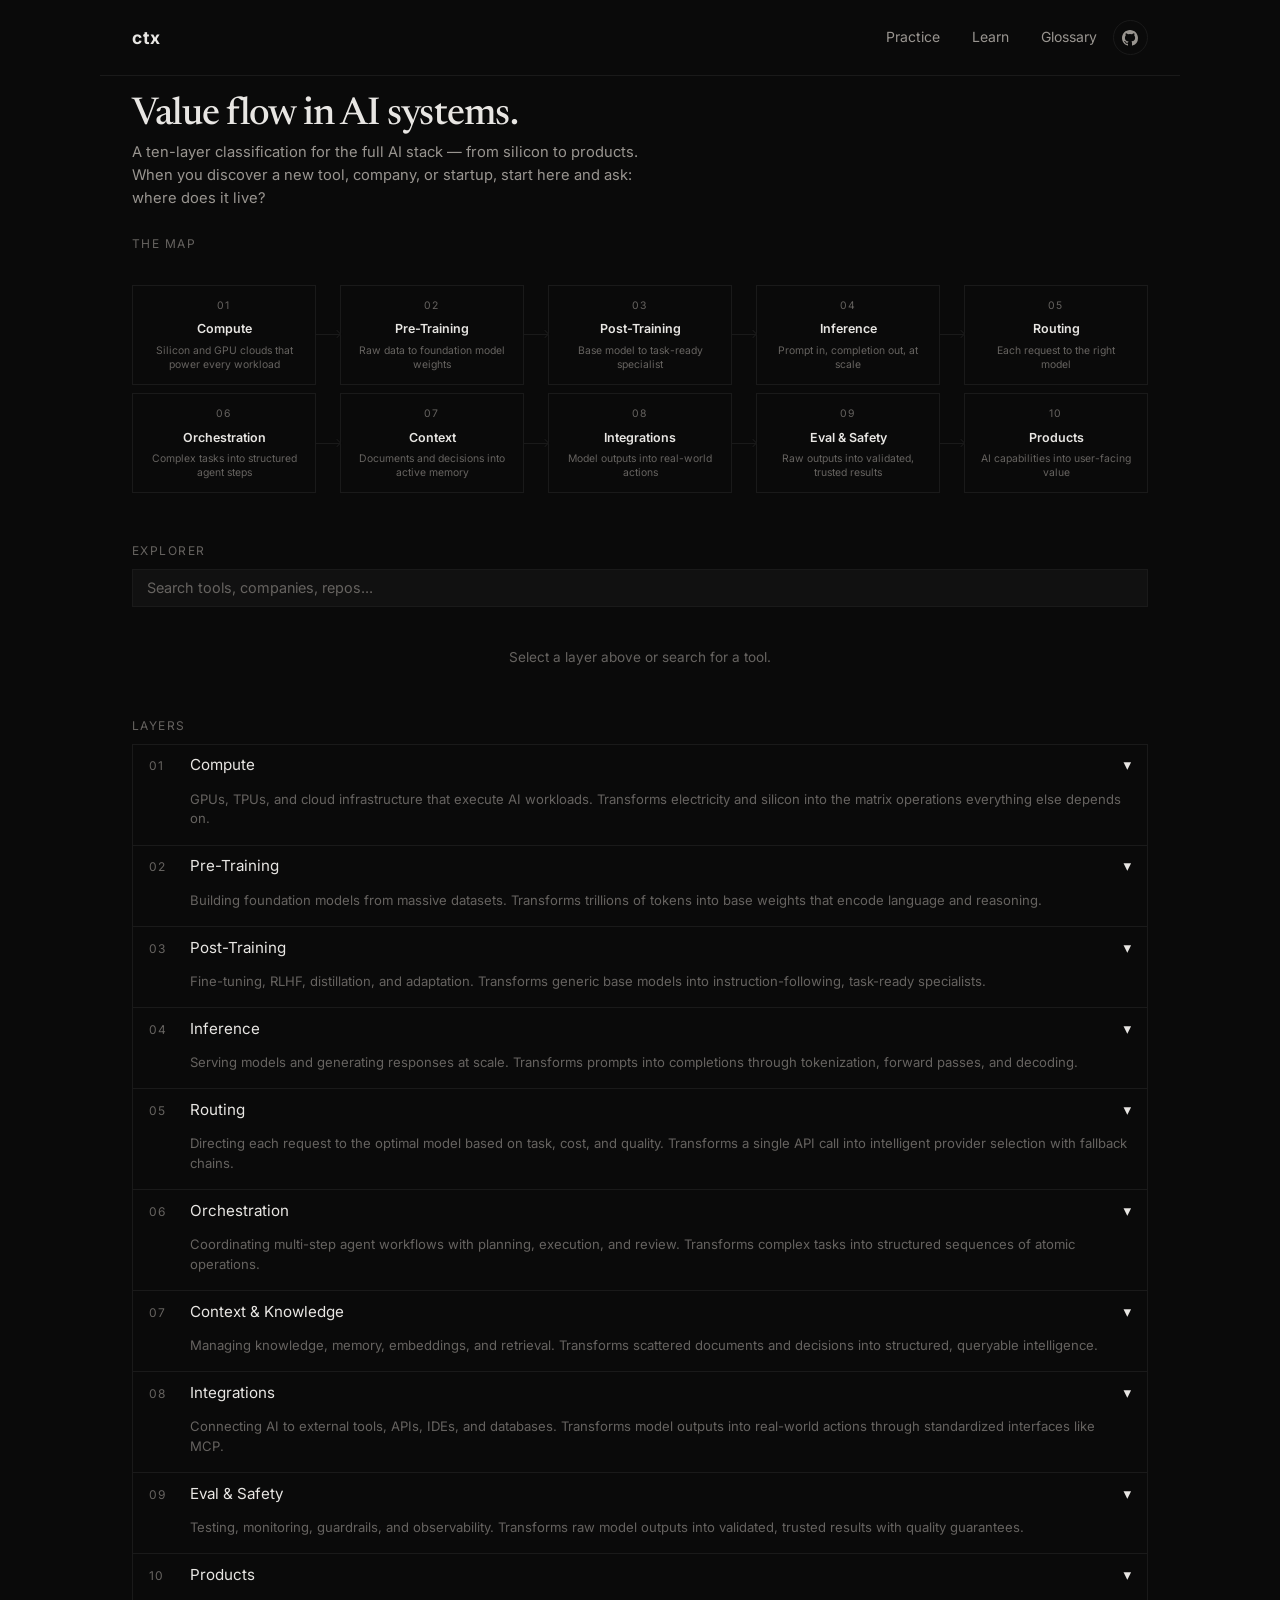
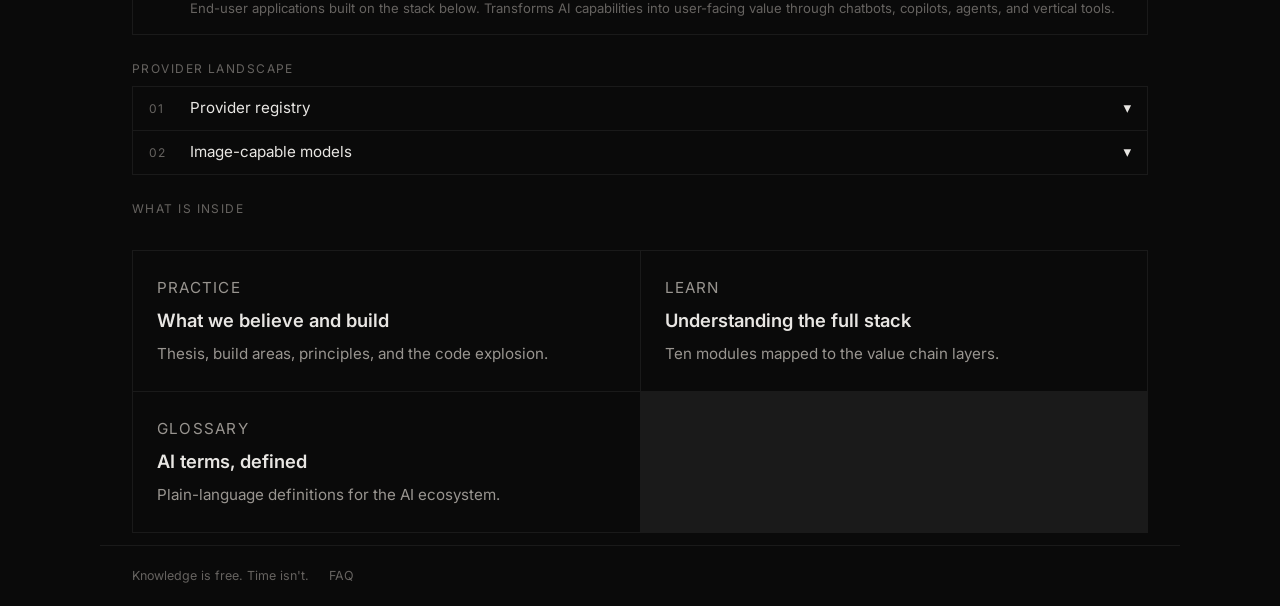
==== commit 72e6d4c1: "Major site restructure: merge thesis into practice, rebuild learn/FAQ/glossary - Merge thesis (5 poi" ====
--- a/index.html
+++ b/index.html
@@ -3,7 +3,7 @@
   <head>
     <meta charset="UTF-8" />
     <meta name="viewport" content="width=device-width, initial-scale=1.0" />
-    <title>ctx — AI Transformation Practice</title>
+    <title>ctx — AI Value Chain</title>
     <link rel="preconnect" href="https://fonts.googleapis.com" />
     <link rel="preconnect" href="https://fonts.gstatic.com" crossorigin />
     <link
@@ -21,10 +21,9 @@
           <span>Menu</span>
         </button>
         <nav id="site-nav" class="top-nav">
-          <a class="nav-link" href="/thesis">Thesis</a>
           <a class="nav-link" href="/practice">Practice</a>
-          <a class="nav-link" href="/stack">Stack</a>
           <a class="nav-link" href="/learn">Learn</a>
+          <a class="nav-link" href="/glossary">Glossary</a>
         </nav>
         <a
           class="repo-link"
@@ -45,44 +44,636 @@
 
     <main>
       <section class="hero section" data-reveal>
-        <p class="hero-kicker">Harness, not noise</p>
-        <h1>The future is Agentic.</h1>
+        <h1>Value flow in AI systems.</h1>
         <p class="hero-subtitle">
-          Local-first AI harnesses, open curriculum, and consulting for teams that ship.
+          A ten-layer classification for the full AI stack — from silicon to products. When you discover a new tool, company, or startup, start here and ask: where does it live?
         </p>
+      </section>
+
+      <section class="section section-compact" data-reveal>
+        <p class="section-label">The map</p>
+        <div class="vc-flow">
+          <div class="vc-flow__row">
+            <a class="vc-node" href="#vc-compute" data-layer="compute">
+              <span class="vc-node__index">01</span>
+              <span class="vc-node__label">Compute</span>
+              <span class="vc-node__desc">Silicon and GPU clouds that power every workload</span>
+            </a>
+            <span class="vc-arrow" aria-hidden="true"></span>
+            <a class="vc-node" href="#vc-pretrain" data-layer="pretrain">
+              <span class="vc-node__index">02</span>
+              <span class="vc-node__label">Pre-Training</span>
+              <span class="vc-node__desc">Raw data to foundation model weights</span>
+            </a>
+            <span class="vc-arrow" aria-hidden="true"></span>
+            <a class="vc-node" href="#vc-posttrain" data-layer="posttrain">
+              <span class="vc-node__index">03</span>
+              <span class="vc-node__label">Post-Training</span>
+              <span class="vc-node__desc">Base model to task-ready specialist</span>
+            </a>
+            <span class="vc-arrow" aria-hidden="true"></span>
+            <a class="vc-node" href="#vc-inference" data-layer="inference">
+              <span class="vc-node__index">04</span>
+              <span class="vc-node__label">Inference</span>
+              <span class="vc-node__desc">Prompt in, completion out, at scale</span>
+            </a>
+            <span class="vc-arrow" aria-hidden="true"></span>
+            <a class="vc-node" href="#vc-routing" data-layer="routing">
+              <span class="vc-node__index">05</span>
+              <span class="vc-node__label">Routing</span>
+              <span class="vc-node__desc">Each request to the right model</span>
+            </a>
+          </div>
+          <div class="vc-flow__row">
+            <a class="vc-node" href="#vc-orchestration" data-layer="orchestration">
+              <span class="vc-node__index">06</span>
+              <span class="vc-node__label">Orchestration</span>
+              <span class="vc-node__desc">Complex tasks into structured agent steps</span>
+            </a>
+            <span class="vc-arrow" aria-hidden="true"></span>
+            <a class="vc-node" href="#vc-context" data-layer="context">
+              <span class="vc-node__index">07</span>
+              <span class="vc-node__label">Context</span>
+              <span class="vc-node__desc">Documents and decisions into active memory</span>
+            </a>
+            <span class="vc-arrow" aria-hidden="true"></span>
+            <a class="vc-node" href="#vc-integrations" data-layer="integrations">
+              <span class="vc-node__index">08</span>
+              <span class="vc-node__label">Integrations</span>
+              <span class="vc-node__desc">Model outputs into real-world actions</span>
+            </a>
+            <span class="vc-arrow" aria-hidden="true"></span>
+            <a class="vc-node" href="#vc-eval" data-layer="eval">
+              <span class="vc-node__index">09</span>
+              <span class="vc-node__label">Eval &amp; Safety</span>
+              <span class="vc-node__desc">Raw outputs into validated, trusted results</span>
+            </a>
+            <span class="vc-arrow" aria-hidden="true"></span>
+            <a class="vc-node" href="#vc-products" data-layer="products">
+              <span class="vc-node__index">10</span>
+              <span class="vc-node__label">Products</span>
+              <span class="vc-node__desc">AI capabilities into user-facing value</span>
+            </a>
+          </div>
+        </div>
+      </section>
+
+      <section class="explorer" id="explorer" data-reveal>
+        <p class="section-label">Explorer</p>
+        <div class="explorer__search">
+          <input class="explorer__input" type="text" placeholder="Search tools, companies, repos..." aria-label="Search tools" />
+        </div>
+        <p class="explorer__prompt">Select a layer above or search for a tool.</p>
+        <div class="explorer__results" style="display:none">
+          <div class="explorer__col explorer__col--open">
+            <span class="explorer__col-label">Open source</span>
+            <ul class="explorer__list"></ul>
+          </div>
+          <div class="explorer__col explorer__col--commercial">
+            <span class="explorer__col-label">Commercial</span>
+            <ul class="explorer__list"></ul>
+          </div>
+        </div>
+        <div class="explorer__detail" style="display:none">
+          <button class="explorer__back">&larr; Back</button>
+          <div class="explorer__detail-name"></div>
+          <div class="explorer__detail-desc"></div>
+          <div class="explorer__detail-meta"></div>
+          <div class="explorer__detail-layers"></div>
+          <div class="explorer__detail-layer-details"></div>
+          <div class="explorer__detail-links"></div>
+        </div>
+      </section>
+
+      <section class="section section-compact" data-reveal>
+        <p class="section-label">Layers</p>
+        <div class="accordion-list">
+
+          <!-- 01 Compute -->
+          <article class="accordion" data-group="value-chain" id="vc-compute">
+            <button class="accordion__toggle" aria-expanded="false" aria-controls="vc-panel-compute">
+              <span class="accordion__title">
+                <span class="accordion__index">01</span>
+                <span>Compute</span>
+              </span>
+              <span aria-hidden="true">&#9662;</span>
+              <span class="accordion__subtitle">GPUs, TPUs, and cloud infrastructure that execute AI workloads. Transforms electricity and silicon into the matrix operations everything else depends on.</span>
+            </button>
+            <div class="accordion__panel" id="vc-panel-compute">
+              <div class="panel-block">
+                <p>
+                  Everything in AI runs on matrix multiplications. The compute layer is the physical hardware and cloud infrastructure that executes those operations. GPU architecture, memory bandwidth, and interconnect topology determine what models can be trained, how fast inference runs, and what the floor cost is for any AI workload.
+                </p>
+                <p>
+                  The market is defined by NVIDIA's dominance in training (H100, B200, GB200 NVL72) and the emergence of alternatives for inference (AMD MI300X, Google TPU v5e, AWS Trainium2, Intel Gaudi 3). The key constraint is not raw FLOPS but memory bandwidth and interconnect — large models need to move weights between chips faster than they compute.
+                </p>
+                <p>
+                  Edge compute (Apple Neural Engine, Qualcomm Hexagon NPU) enables on-device inference for latency-sensitive or privacy-critical workloads. The gap between cloud and edge capability is shrinking — a MacBook Pro can run 70B parameter models locally via quantization.
+                </p>
+                <div class="table-wrap">
+                  <table class="data-table">
+                    <thead><tr><th>Company</th><th>What they do</th><th>Type</th></tr></thead>
+                    <tbody>
+                      <tr><td><a href="https://www.nvidia.com" target="_blank" rel="noreferrer">NVIDIA</a></td><td>GPU hardware (H100, B200, GB200), CUDA ecosystem</td><td>Hardware</td></tr>
+                      <tr><td><a href="https://www.amd.com/en/graphics/instinct" target="_blank" rel="noreferrer">AMD</a></td><td>MI300X GPUs, ROCm software stack</td><td>Hardware</td></tr>
+                      <tr><td><a href="https://cloud.google.com/tpu" target="_blank" rel="noreferrer">Google TPU</a></td><td>Custom AI accelerators (TPU v5e, v5p, Trillium)</td><td>Hardware</td></tr>
+                      <tr><td><a href="https://aws.amazon.com/machine-learning/trainium/" target="_blank" rel="noreferrer">AWS Trainium</a></td><td>Custom training chips (Trainium2), Inferentia for inference</td><td>Cloud</td></tr>
+                      <tr><td><a href="https://www.coreweave.com" target="_blank" rel="noreferrer">CoreWeave</a></td><td>GPU cloud specialized for AI workloads</td><td>Cloud</td></tr>
+                      <tr><td><a href="https://lambdalabs.com" target="_blank" rel="noreferrer">Lambda</a></td><td>GPU cloud and on-prem clusters for training</td><td>Cloud</td></tr>
+                      <tr><td><a href="https://www.together.ai" target="_blank" rel="noreferrer">Together AI</a></td><td>GPU cloud with optimized inference stack</td><td>Cloud</td></tr>
+                      <tr><td><a href="https://modal.com" target="_blank" rel="noreferrer">Modal</a></td><td>Serverless GPU compute</td><td>Cloud</td></tr>
+                      <tr><td><a href="https://www.cerebras.net" target="_blank" rel="noreferrer">Cerebras</a></td><td>Wafer-scale chips for training and inference</td><td>Hardware</td></tr>
+                      <tr><td><a href="https://groq.com" target="_blank" rel="noreferrer">Groq</a></td><td>LPU inference chips, ultra-low latency</td><td>Hardware</td></tr>
+                    </tbody>
+                  </table>
+                </div>
+                <p class="stack-note">
+                  <strong>When to care about this layer:</strong> If you are training models from scratch, fine-tuning at scale, or running inference where latency or cost is the binding constraint. Most application builders never touch this layer directly — they consume it through Layer 04 (Inference) APIs.
+                </p>
+              </div>
+            </div>
+          </article>
+
+          <!-- 02 Pre-Training -->
+          <article class="accordion" data-group="value-chain" id="vc-pretrain">
+            <button class="accordion__toggle" aria-expanded="false" aria-controls="vc-panel-pretrain">
+              <span class="accordion__title">
+                <span class="accordion__index">02</span>
+                <span>Pre-Training</span>
+              </span>
+              <span aria-hidden="true">&#9662;</span>
+              <span class="accordion__subtitle">Building foundation models from massive datasets. Transforms trillions of tokens into base weights that encode language and reasoning.</span>
+            </button>
+            <div class="accordion__panel" id="vc-panel-pretrain">
+              <div class="panel-block">
+                <p>
+                  Pre-training is the phase where base models learn language, code, and world knowledge from massive datasets. This is the most capital-intensive part of the stack — training a frontier model costs $50M–$500M+ in compute alone. The result is a foundation model: a set of weights that encode statistical patterns over trillions of tokens.
+                </p>
+                <p>
+                  The inputs are data (web crawls, books, code, scientific papers), tokenizers (BPE, SentencePiece), and training infrastructure (distributed training frameworks like Megatron-LM, DeepSpeed, or custom stacks). The outputs are base models that can complete text but have no instruction-following ability — that comes in Layer 03.
+                </p>
+                <p>
+                  Data quality dominates model quality. The shift from "more data" to "better data" is the defining trend — Llama 3 was trained on 15T tokens of heavily filtered data, not just raw web crawl. Synthetic data generation (using existing models to create training data) is increasingly central to pre-training pipelines.
+                </p>
+                <div class="table-wrap">
+                  <table class="data-table">
+                    <thead><tr><th>Company</th><th>What they do</th><th>Type</th></tr></thead>
+                    <tbody>
+                      <tr><td><a href="https://openai.com" target="_blank" rel="noreferrer">OpenAI</a></td><td>GPT series (GPT-4, GPT-5), closed-weight frontier models</td><td>Proprietary</td></tr>
+                      <tr><td><a href="https://www.anthropic.com" target="_blank" rel="noreferrer">Anthropic</a></td><td>Claude series (Opus, Sonnet, Haiku), safety-focused</td><td>Proprietary</td></tr>
+                      <tr><td><a href="https://deepmind.google" target="_blank" rel="noreferrer">Google DeepMind</a></td><td>Gemini series, PaLM, custom TPU training</td><td>Proprietary</td></tr>
+                      <tr><td><a href="https://ai.meta.com" target="_blank" rel="noreferrer">Meta AI</a></td><td>Llama series (open-weight), largest open model family</td><td>Open-weight</td></tr>
+                      <tr><td><a href="https://mistral.ai" target="_blank" rel="noreferrer">Mistral</a></td><td>Mistral, Mixtral (MoE), European open-weight lab</td><td>Open-weight</td></tr>
+                      <tr><td><a href="https://x.ai" target="_blank" rel="noreferrer">xAI</a></td><td>Grok series, trained on X/Twitter data</td><td>Proprietary</td></tr>
+                      <tr><td><a href="https://www.deepseek.com" target="_blank" rel="noreferrer">DeepSeek</a></td><td>DeepSeek-V3, R1 (reasoning), high efficiency from China</td><td>Open-weight</td></tr>
+                      <tr><td><a href="https://qwenlm.github.io" target="_blank" rel="noreferrer">Qwen (Alibaba)</a></td><td>Qwen series, strong multilingual open models</td><td>Open-weight</td></tr>
+                      <tr><td><a href="https://scale.com" target="_blank" rel="noreferrer">Scale AI</a></td><td>Data labeling and curation for training</td><td>Data</td></tr>
+                      <tr><td><a href="https://huggingface.co/spaces/HuggingFaceFW/blogpost-fineweb-v1" target="_blank" rel="noreferrer">FineWeb</a></td><td>Open pre-training dataset (15T tokens, curated)</td><td>Open data</td></tr>
+                    </tbody>
+                  </table>
+                </div>
+                <p class="stack-note">
+                  <strong>When to care about this layer:</strong> Almost never directly. Unless you are a frontier lab or training a domain-specific base model from scratch. Most teams start at Layer 03 (fine-tuning an existing base model) or Layer 04 (using an API).
+                </p>
+              </div>
+            </div>
+          </article>
+
+          <!-- 03 Post-Training -->
+          <article class="accordion" data-group="value-chain" id="vc-posttrain">
+            <button class="accordion__toggle" aria-expanded="false" aria-controls="vc-panel-posttrain">
+              <span class="accordion__title">
+                <span class="accordion__index">03</span>
+                <span>Post-Training</span>
+              </span>
+              <span aria-hidden="true">&#9662;</span>
+              <span class="accordion__subtitle">Fine-tuning, RLHF, distillation, and adaptation. Transforms generic base models into instruction-following, task-ready specialists.</span>
+            </button>
+            <div class="accordion__panel" id="vc-panel-posttrain">
+              <div class="panel-block">
+                <p>
+                  Post-training turns a base model into something useful. It covers supervised fine-tuning (SFT), reinforcement learning from human feedback (RLHF), direct preference optimization (DPO), parameter-efficient methods (LoRA, QLoRA), knowledge distillation, and model merging. This is where a model learns to follow instructions, refuse harmful requests, and produce formatted outputs.
+                </p>
+                <p>
+                  The economics here are different from pre-training. Fine-tuning a model with LoRA can cost under $100 on a single GPU. Full fine-tuning of a 70B model might cost $5K–$50K. This layer is accessible to individual developers and small teams, making it the most democratized part of the training pipeline.
+                </p>
+                <p>
+                  Model merging (combining weights from multiple fine-tuned models without additional training) and distillation (training a smaller model to mimic a larger one) are increasingly important techniques. They let you create specialized models without the cost of full training runs.
+                </p>
+                <div class="table-wrap">
+                  <table class="data-table">
+                    <thead><tr><th>Company / Tool</th><th>What they do</th><th>Type</th></tr></thead>
+                    <tbody>
+                      <tr><td><a href="https://huggingface.co/docs/trl" target="_blank" rel="noreferrer">HuggingFace TRL</a></td><td>RLHF, DPO, SFT training library</td><td>Open source</td></tr>
+                      <tr><td><a href="https://github.com/OpenAccess-AI-Collective/axolotl" target="_blank" rel="noreferrer">Axolotl</a></td><td>Streamlined fine-tuning for multiple architectures</td><td>Open source</td></tr>
+                      <tr><td><a href="https://unsloth.ai" target="_blank" rel="noreferrer">Unsloth</a></td><td>2x faster LoRA fine-tuning, memory efficient</td><td>Open source</td></tr>
+                      <tr><td><a href="https://github.com/hiyouga/LLaMA-Factory" target="_blank" rel="noreferrer">LLaMA-Factory</a></td><td>Unified fine-tuning framework for 100+ models</td><td>Open source</td></tr>
+                      <tr><td><a href="https://predibase.com" target="_blank" rel="noreferrer">Predibase</a></td><td>Managed LoRA fine-tuning and serving</td><td>Managed</td></tr>
+                      <tr><td><a href="https://www.together.ai" target="_blank" rel="noreferrer">Together AI</a></td><td>Fine-tuning API with custom model hosting</td><td>Managed</td></tr>
+                      <tr><td><a href="https://www.anyscale.com" target="_blank" rel="noreferrer">Anyscale</a></td><td>Distributed fine-tuning on Ray</td><td>Managed</td></tr>
+                      <tr><td><a href="https://replicate.com" target="_blank" rel="noreferrer">Replicate</a></td><td>Fine-tuning and inference API for open models</td><td>Managed</td></tr>
+                      <tr><td><a href="https://platform.openai.com/docs/guides/fine-tuning" target="_blank" rel="noreferrer">OpenAI Fine-tuning</a></td><td>Fine-tuning API for GPT models</td><td>Proprietary</td></tr>
+                    </tbody>
+                  </table>
+                </div>
+                <p class="stack-note">
+                  <strong>When to care about this layer:</strong> When API models do not perform well enough on your specific domain, when you need to reduce inference cost by using a smaller specialized model, or when you need to control model behavior beyond what prompting allows.
+                </p>
+              </div>
+            </div>
+          </article>
+
+          <!-- 04 Inference -->
+          <article class="accordion" data-group="value-chain" id="vc-inference">
+            <button class="accordion__toggle" aria-expanded="false" aria-controls="vc-panel-inference">
+              <span class="accordion__title">
+                <span class="accordion__index">04</span>
+                <span>Inference</span>
+              </span>
+              <span aria-hidden="true">&#9662;</span>
+              <span class="accordion__subtitle">Serving models and generating responses at scale. Transforms prompts into completions through tokenization, forward passes, and decoding.</span>
+            </button>
+            <div class="accordion__panel" id="vc-panel-inference">
+              <div class="panel-block">
+                <p>
+                  Inference is running a trained model to produce outputs. This layer covers serving engines (the software that loads models and handles requests), cloud APIs (hosted endpoints), quantization (compressing models to run on smaller hardware), and the optimization techniques that make inference fast and cheap.
+                </p>
+                <p>
+                  The key metrics are tokens per second, time to first token (TTFT), cost per million tokens, and maximum concurrent requests. These vary by orders of magnitude between approaches — Groq's LPU hardware delivers 500+ tok/s, while a CPU-only llama.cpp setup might do 10 tok/s. The right choice depends on your latency requirements, volume, and budget.
+                </p>
+                <p>
+                  Quantization (GPTQ, AWQ, GGUF) reduces model size by 2-4x with minimal quality loss, enabling local inference on consumer hardware. Speculative decoding, continuous batching, and KV-cache optimization are the techniques that make serving engines competitive with each other.
+                </p>
+                <p>
+                  This layer is modality-agnostic. Text inference (LLMs), image generation (Stable Diffusion, DALL-E), video generation (Sora, Kling, Veo), text-to-speech (ElevenLabs, Bark, Coqui), and speech-to-text (Whisper, Deepgram, AssemblyAI) all live here. The models are trained at L02, but serving them to users is inference. The same cost/latency/throughput tradeoffs apply across modalities.
+                </p>
+                <div class="table-wrap">
+                  <table class="data-table">
+                    <thead><tr><th>Company / Tool</th><th>What they do</th><th>Type</th></tr></thead>
+                    <tbody>
+                      <tr><td><a href="https://docs.vllm.ai" target="_blank" rel="noreferrer">vLLM</a></td><td>High-throughput serving engine, PagedAttention</td><td>Open source</td></tr>
+                      <tr><td><a href="https://github.com/ggerganov/llama.cpp" target="_blank" rel="noreferrer">llama.cpp</a></td><td>CPU/GPU inference in C++, GGUF quantization</td><td>Open source</td></tr>
+                      <tr><td><a href="https://ollama.com" target="_blank" rel="noreferrer">Ollama</a></td><td>Local model runner, simple CLI interface</td><td>Open source</td></tr>
+                      <tr><td><a href="https://lmstudio.ai" target="_blank" rel="noreferrer">LM Studio</a></td><td>Desktop app for local model inference</td><td>Free</td></tr>
+                      <tr><td><a href="https://huggingface.co/docs/text-generation-inference" target="_blank" rel="noreferrer">TGI</a></td><td>HuggingFace serving engine, production-ready</td><td>Open source</td></tr>
+                      <tr><td><a href="https://openai.com/api/" target="_blank" rel="noreferrer">OpenAI API</a></td><td>GPT models as hosted API</td><td>Proprietary</td></tr>
+                      <tr><td><a href="https://docs.anthropic.com" target="_blank" rel="noreferrer">Anthropic API</a></td><td>Claude models as hosted API</td><td>Proprietary</td></tr>
+                      <tr><td><a href="https://cloud.google.com/vertex-ai" target="_blank" rel="noreferrer">Google Vertex AI</a></td><td>Gemini and open models via managed API</td><td>Managed</td></tr>
+                      <tr><td><a href="https://aws.amazon.com/bedrock/" target="_blank" rel="noreferrer">AWS Bedrock</a></td><td>Multi-model API (Claude, Llama, Mistral)</td><td>Managed</td></tr>
+                      <tr><td><a href="https://fireworks.ai" target="_blank" rel="noreferrer">Fireworks AI</a></td><td>Fast inference API for open models</td><td>Managed</td></tr>
+                      <tr><td><a href="https://groq.com" target="_blank" rel="noreferrer">Groq</a></td><td>Ultra-fast inference on custom LPU hardware</td><td>Managed</td></tr>
+                      <tr><td><a href="https://elevenlabs.io" target="_blank" rel="noreferrer">ElevenLabs</a></td><td>Text-to-speech, voice cloning, audio AI</td><td>Proprietary</td></tr>
+                      <tr><td><a href="https://github.com/openai/whisper" target="_blank" rel="noreferrer">Whisper</a></td><td>OpenAI open-source speech-to-text model</td><td>Open source</td></tr>
+                      <tr><td><a href="https://deepgram.com" target="_blank" rel="noreferrer">Deepgram</a></td><td>Speech-to-text and audio intelligence API</td><td>Managed</td></tr>
+                      <tr><td><a href="https://openai.com/sora" target="_blank" rel="noreferrer">Sora</a></td><td>OpenAI video generation model</td><td>Proprietary</td></tr>
+                      <tr><td><a href="https://klingai.com" target="_blank" rel="noreferrer">Kling</a></td><td>Kuaishou AI video generation</td><td>Proprietary</td></tr>
+                    </tbody>
+                  </table>
+                </div>
+                <p class="stack-note">
+                  <strong>When to care about this layer:</strong> Always. Every AI application consumes inference. The decision is: hosted API vs self-hosted, and if self-hosted, which engine and quantization format. Cost, latency, and data privacy are the three axes.
+                </p>
+              </div>
+            </div>
+          </article>
+
+          <!-- 05 Routing -->
+          <article class="accordion" data-group="value-chain" id="vc-routing">
+            <button class="accordion__toggle" aria-expanded="false" aria-controls="vc-panel-routing">
+              <span class="accordion__title">
+                <span class="accordion__index">05</span>
+                <span>Routing</span>
+              </span>
+              <span aria-hidden="true">&#9662;</span>
+              <span class="accordion__subtitle">Directing each request to the optimal model based on task, cost, and quality. Transforms a single API call into intelligent provider selection with fallback chains.</span>
+            </button>
+            <div class="accordion__panel" id="vc-panel-routing">
+              <div class="panel-block">
+                <p>
+                  Routing sits between your application and inference providers. It decides which model handles which request based on task type, cost constraints, latency requirements, and provider availability. Without a routing layer, you are hard-coding a single provider — and rebuilding when it changes pricing, goes down, or gets deprecated.
+                </p>
+                <p>
+                  The simplest routing is a fallback chain: try Provider A, if it fails try Provider B. More sophisticated routing classifies the incoming request (simple completion vs complex reasoning vs code generation) and dispatches to the best-fit model. Cost-aware routing tracks spend in real time and downgrades to cheaper models when budgets are tight.
+                </p>
+                <p>
+                  This layer is where model diversity becomes practical. Instead of picking one model for everything, you maintain a portfolio — cheap fast models for simple tasks, expensive capable models for hard ones, and local models for sensitive data. The router enforces this policy without the application code knowing which model it is talking to.
+                </p>
+                <div class="table-wrap">
+                  <table class="data-table">
+                    <thead><tr><th>Company / Tool</th><th>What they do</th><th>Type</th></tr></thead>
+                    <tbody>
+                      <tr><td><a href="https://openrouter.ai" target="_blank" rel="noreferrer">OpenRouter</a></td><td>Unified API across 300+ models, automatic fallback</td><td>Managed</td></tr>
+                      <tr><td><a href="https://litellm.ai" target="_blank" rel="noreferrer">LiteLLM</a></td><td>Open-source proxy for 100+ LLM providers</td><td>Open source</td></tr>
+                      <tr><td><a href="https://portkey.ai" target="_blank" rel="noreferrer">Portkey</a></td><td>AI gateway with routing, caching, guardrails</td><td>Managed</td></tr>
+                      <tr><td><a href="https://unify.ai" target="_blank" rel="noreferrer">Unify</a></td><td>Benchmark-driven model routing</td><td>Managed</td></tr>
+                      <tr><td><a href="https://withmartian.com" target="_blank" rel="noreferrer">Martian</a></td><td>Intelligent model router with quality prediction</td><td>Managed</td></tr>
+                      <tr><td><a href="https://www.helicone.ai" target="_blank" rel="noreferrer">Helicone</a></td><td>LLM proxy with observability and cost tracking</td><td>Managed</td></tr>
+                    </tbody>
+                  </table>
+                </div>
+                <p class="stack-note">
+                  <strong>When to care about this layer:</strong> As soon as you use more than one model or provider. Even with a single provider, a routing layer gives you fallback paths and the ability to switch without code changes.
+                </p>
+              </div>
+            </div>
+          </article>
+
+          <!-- 06 Orchestration -->
+          <article class="accordion" data-group="value-chain" id="vc-orchestration">
+            <button class="accordion__toggle" aria-expanded="false" aria-controls="vc-panel-orchestration">
+              <span class="accordion__title">
+                <span class="accordion__index">06</span>
+                <span>Orchestration</span>
+              </span>
+              <span aria-hidden="true">&#9662;</span>
+              <span class="accordion__subtitle">Coordinating multi-step agent workflows with planning, execution, and review. Transforms complex tasks into structured sequences of atomic operations.</span>
+            </button>
+            <div class="accordion__panel" id="vc-panel-orchestration">
+              <div class="panel-block">
+                <p>
+                  Orchestration is the framework layer that coordinates multi-step AI workflows. It covers agent frameworks, tool use, planning-execution-review loops, and the patterns for composing multiple model calls into reliable pipelines. This is where "prompt in, response out" becomes "task in, verified result out."
+                </p>
+                <p>
+                  The spectrum ranges from simple chain-of-calls (LangChain Expression Language, LlamaIndex pipelines) to autonomous agents that plan, execute tools, observe results, and iterate (Claude Code, OpenAI Codex CLI, AutoGen). The key design decision is how much autonomy to give the agent vs how much human oversight to require.
+                </p>
+                <p>
+                  Production orchestration needs retry logic, timeout handling, cost budgets per workflow, and structured handoffs between steps. Most framework demos skip these concerns — they matter enormously in production. The frameworks that survive are the ones that make reliability features first-class, not afterthoughts.
+                </p>
+                <div class="table-wrap">
+                  <table class="data-table">
+                    <thead><tr><th>Company / Tool</th><th>What they do</th><th>Type</th></tr></thead>
+                    <tbody>
+                      <tr><td><a href="https://www.langchain.com" target="_blank" rel="noreferrer">LangChain</a></td><td>Chain/agent framework, LangGraph for stateful workflows</td><td>Open source</td></tr>
+                      <tr><td><a href="https://www.llamaindex.ai" target="_blank" rel="noreferrer">LlamaIndex</a></td><td>Data framework for LLM apps, RAG pipelines</td><td>Open source</td></tr>
+                      <tr><td><a href="https://www.crewai.com" target="_blank" rel="noreferrer">CrewAI</a></td><td>Multi-agent orchestration framework</td><td>Open source</td></tr>
+                      <tr><td><a href="https://microsoft.github.io/autogen/" target="_blank" rel="noreferrer">AutoGen</a></td><td>Microsoft multi-agent conversation framework</td><td>Open source</td></tr>
+                      <tr><td><a href="https://docs.anthropic.com/en/docs/agents" target="_blank" rel="noreferrer">Claude Code</a></td><td>Anthropic's agentic coding tool with tool use</td><td>Proprietary</td></tr>
+                      <tr><td><a href="https://openai.com/index/introducing-codex/" target="_blank" rel="noreferrer">OpenAI Codex</a></td><td>Cloud-based coding agent with sandboxed execution</td><td>Proprietary</td></tr>
+                      <tr><td><a href="https://www.cognition.ai" target="_blank" rel="noreferrer">Devin (Cognition)</a></td><td>Autonomous software engineering agent</td><td>Proprietary</td></tr>
+                      <tr><td><a href="https://dify.ai" target="_blank" rel="noreferrer">Dify</a></td><td>Visual AI workflow builder, open source</td><td>Open source</td></tr>
+                      <tr><td><a href="https://n8n.io" target="_blank" rel="noreferrer">n8n</a></td><td>Workflow automation with AI node support</td><td>Open source</td></tr>
+                    </tbody>
+                  </table>
+                </div>
+                <p class="stack-note">
+                  <strong>When to care about this layer:</strong> When your use case involves more than a single prompt-response cycle. Multi-step workflows, tool use, human-in-the-loop approvals, and agent autonomy all live here.
+                </p>
+              </div>
+            </div>
+          </article>
+
+          <!-- 07 Context -->
+          <article class="accordion" data-group="value-chain" id="vc-context">
+            <button class="accordion__toggle" aria-expanded="false" aria-controls="vc-panel-context">
+              <span class="accordion__title">
+                <span class="accordion__index">07</span>
+                <span>Context &amp; Knowledge</span>
+              </span>
+              <span aria-hidden="true">&#9662;</span>
+              <span class="accordion__subtitle">Managing knowledge, memory, embeddings, and retrieval. Transforms scattered documents and decisions into structured, queryable intelligence.</span>
+            </button>
+            <div class="accordion__panel" id="vc-panel-context">
+              <div class="panel-block">
+                <p>
+                  Context is everything the model sees beyond its training data. This layer covers retrieval-augmented generation (RAG), vector databases, embedding models, memory systems, and knowledge management tools. The quality of your context determines the quality of your outputs — a perfectly capable model with bad context produces bad results.
+                </p>
+                <p>
+                  RAG pipelines chunk documents into passages, embed them into vector space, store them in a vector database, and retrieve relevant chunks at query time. The engineering challenges are chunking strategy (too small loses context, too large dilutes relevance), embedding model selection, retrieval quality measurement, and keeping the index fresh as source documents change.
+                </p>
+                <p>
+                  Memory systems (conversation memory, agent memory, long-term knowledge) are the other half of this layer. They determine what the system remembers across sessions, what it forgets, and how it retrieves past interactions. CLAUDE.md files, memory plugins, and structured knowledge bases all live here.
+                </p>
+                <p>
+                  <strong>Where Obsidian fits:</strong> Obsidian, Notion, Logseq, and Roam are personal knowledge management tools that sit at this layer. Your notes become retrievable context — structured knowledge files (like CLAUDE.md), markdown documents for RAG pipelines, or direct input to agent memory systems. They are the human-authored knowledge layer that AI systems consume.
+                </p>
+                <div class="table-wrap">
+                  <table class="data-table">
+                    <thead><tr><th>Company / Tool</th><th>What they do</th><th>Type</th></tr></thead>
+                    <tbody>
+                      <tr><td><a href="https://www.pinecone.io" target="_blank" rel="noreferrer">Pinecone</a></td><td>Managed vector database, serverless option</td><td>Managed</td></tr>
+                      <tr><td><a href="https://weaviate.io" target="_blank" rel="noreferrer">Weaviate</a></td><td>Open-source vector database with hybrid search</td><td>Open source</td></tr>
+                      <tr><td><a href="https://www.trychroma.com" target="_blank" rel="noreferrer">Chroma</a></td><td>Open-source embedding database</td><td>Open source</td></tr>
+                      <tr><td><a href="https://qdrant.tech" target="_blank" rel="noreferrer">Qdrant</a></td><td>Vector search engine, Rust-based</td><td>Open source</td></tr>
+                      <tr><td><a href="https://milvus.io" target="_blank" rel="noreferrer">Milvus</a></td><td>Distributed vector database for scale</td><td>Open source</td></tr>
+                      <tr><td><a href="https://www.voyageai.com" target="_blank" rel="noreferrer">Voyage AI</a></td><td>Embedding models optimized for retrieval</td><td>Managed</td></tr>
+                      <tr><td><a href="https://jina.ai" target="_blank" rel="noreferrer">Jina AI</a></td><td>Embedding models and rerankers</td><td>Open source</td></tr>
+                      <tr><td><a href="https://obsidian.md" target="_blank" rel="noreferrer">Obsidian</a></td><td>Local-first knowledge management, markdown-based</td><td>Free / paid</td></tr>
+                      <tr><td><a href="https://www.notion.com" target="_blank" rel="noreferrer">Notion</a></td><td>Connected workspace with AI features</td><td>Managed</td></tr>
+                      <tr><td><a href="https://mem.ai" target="_blank" rel="noreferrer">Mem</a></td><td>AI-native knowledge base</td><td>Managed</td></tr>
+                    </tbody>
+                  </table>
+                </div>
+                <p class="stack-note">
+                  <strong>When to care about this layer:</strong> Whenever the model needs information it was not trained on — your company docs, your codebase, your user data, your notes. RAG is the most common way to make AI systems useful for domain-specific work.
+                </p>
+              </div>
+            </div>
+          </article>
+
+          <!-- 08 Integrations -->
+          <article class="accordion" data-group="value-chain" id="vc-integrations">
+            <button class="accordion__toggle" aria-expanded="false" aria-controls="vc-panel-integrations">
+              <span class="accordion__title">
+                <span class="accordion__index">08</span>
+                <span>Integrations</span>
+              </span>
+              <span aria-hidden="true">&#9662;</span>
+              <span class="accordion__subtitle">Connecting AI to external tools, APIs, IDEs, and databases. Transforms model outputs into real-world actions through standardized interfaces like MCP.</span>
+            </button>
+            <div class="accordion__panel" id="vc-panel-integrations">
+              <div class="panel-block">
+                <p>
+                  Integrations connect AI systems to the tools and data sources they need to be useful. This includes protocol adapters (MCP — Model Context Protocol), coding agents embedded in IDEs, function calling interfaces, and connectors to external services (GitHub, Slack, databases, file systems, APIs).
+                </p>
+                <p>
+                  MCP is emerging as a standard protocol for tool integration — it defines how AI models discover, authenticate with, and call external tools. Before MCP, every tool integration was custom-built. MCP provides a shared interface that lets any model use any tool without provider-specific adapter code.
+                </p>
+                <p>
+                  Coding agents (Claude Code, Cursor, Windsurf, Continue, Aider) are the most mature integration category. They connect models to file systems, terminals, git, and language servers — turning a model that can reason about code into one that can write, test, and ship code. The quality of the integration determines how much context the model sees and how effectively it can take action.
+                </p>
+                <div class="table-wrap">
+                  <table class="data-table">
+                    <thead><tr><th>Company / Tool</th><th>What they do</th><th>Type</th></tr></thead>
+                    <tbody>
+                      <tr><td><a href="https://modelcontextprotocol.io" target="_blank" rel="noreferrer">MCP</a></td><td>Model Context Protocol — standard for tool integration</td><td>Open standard</td></tr>
+                      <tr><td><a href="https://cursor.com" target="_blank" rel="noreferrer">Cursor</a></td><td>AI-first code editor, multi-model support</td><td>Proprietary</td></tr>
+                      <tr><td><a href="https://windsurf.com" target="_blank" rel="noreferrer">Windsurf</a></td><td>AI code editor with Cascade agent</td><td>Proprietary</td></tr>
+                      <tr><td><a href="https://www.continue.dev" target="_blank" rel="noreferrer">Continue</a></td><td>Open-source AI coding assistant for VS Code/JetBrains</td><td>Open source</td></tr>
+                      <tr><td><a href="https://aider.chat" target="_blank" rel="noreferrer">Aider</a></td><td>Terminal-based AI pair programming</td><td>Open source</td></tr>
+                      <tr><td><a href="https://www.all-hands.dev" target="_blank" rel="noreferrer">OpenHands</a></td><td>Open-source AI software development agent</td><td>Open source</td></tr>
+                      <tr><td><a href="https://www.composio.dev" target="_blank" rel="noreferrer">Composio</a></td><td>Tool integrations for AI agents</td><td>Managed</td></tr>
+                      <tr><td><a href="https://zapier.com/platform/ai-actions" target="_blank" rel="noreferrer">Zapier AI Actions</a></td><td>Connect AI to 6000+ apps via natural language</td><td>Managed</td></tr>
+                    </tbody>
+                  </table>
+                </div>
+                <p class="stack-note">
+                  <strong>When to care about this layer:</strong> When your AI needs to do things beyond generating text — reading files, calling APIs, querying databases, posting to Slack, creating pull requests. The integration layer determines what actions the model can take.
+                </p>
+              </div>
+            </div>
+          </article>
+
+          <!-- 09 Eval & Safety -->
+          <article class="accordion" data-group="value-chain" id="vc-eval">
+            <button class="accordion__toggle" aria-expanded="false" aria-controls="vc-panel-eval">
+              <span class="accordion__title">
+                <span class="accordion__index">09</span>
+                <span>Eval &amp; Safety</span>
+              </span>
+              <span aria-hidden="true">&#9662;</span>
+              <span class="accordion__subtitle">Testing, monitoring, guardrails, and observability. Transforms raw model outputs into validated, trusted results with quality guarantees.</span>
+            </button>
+            <div class="accordion__panel" id="vc-panel-eval">
+              <div class="panel-block">
+                <p>
+                  Eval and safety determine whether your AI system actually works and whether it fails safely. This layer covers evaluation frameworks (golden test sets, scoring rubrics, regression testing), observability (logging, tracing, cost tracking), guardrails (content filtering, output validation), and monitoring (quality dashboards, alerting).
+                </p>
+                <p>
+                  Without evals, you are guessing. Every prompt change, model upgrade, or context modification can silently degrade output quality. Eval sets are versioned test suites that catch regressions before they reach users. The best teams run evals in CI — a prompt change that degrades quality does not ship.
+                </p>
+                <p>
+                  Guardrails are runtime safety checks — they validate model outputs against rules before the output reaches the user. Content filters catch harmful outputs, format validators ensure structured outputs match schemas, and business logic checks enforce domain-specific constraints. They are the last line of defense between the model and the user.
+                </p>
+                <div class="table-wrap">
+                  <table class="data-table">
+                    <thead><tr><th>Company / Tool</th><th>What they do</th><th>Type</th></tr></thead>
+                    <tbody>
+                      <tr><td><a href="https://www.braintrust.dev" target="_blank" rel="noreferrer">Braintrust</a></td><td>Eval framework with logging and datasets</td><td>Managed</td></tr>
+                      <tr><td><a href="https://www.langfuse.com" target="_blank" rel="noreferrer">Langfuse</a></td><td>Open-source LLM observability and tracing</td><td>Open source</td></tr>
+                      <tr><td><a href="https://www.promptfoo.dev" target="_blank" rel="noreferrer">Promptfoo</a></td><td>CLI for testing and evaluating prompts</td><td>Open source</td></tr>
+                      <tr><td><a href="https://smith.langchain.com" target="_blank" rel="noreferrer">LangSmith</a></td><td>LangChain observability and evaluation platform</td><td>Managed</td></tr>
+                      <tr><td><a href="https://www.guardrailsai.com" target="_blank" rel="noreferrer">Guardrails AI</a></td><td>Output validation and guardrail framework</td><td>Open source</td></tr>
+                      <tr><td><a href="https://github.com/NVIDIA/NeMo-Guardrails" target="_blank" rel="noreferrer">NeMo Guardrails</a></td><td>NVIDIA programmable guardrails toolkit</td><td>Open source</td></tr>
+                      <tr><td><a href="https://www.helicone.ai" target="_blank" rel="noreferrer">Helicone</a></td><td>LLM observability, cost tracking</td><td>Managed</td></tr>
+                      <tr><td><a href="https://humanloop.com" target="_blank" rel="noreferrer">Humanloop</a></td><td>Evaluation and prompt management platform</td><td>Managed</td></tr>
+                      <tr><td><a href="https://ai.meta.com/blog/purple-llama-project/" target="_blank" rel="noreferrer">Llama Guard</a></td><td>Meta safety classifier for content filtering</td><td>Open-weight</td></tr>
+                    </tbody>
+                  </table>
+                </div>
+                <p class="stack-note">
+                  <strong>When to care about this layer:</strong> Before shipping anything to users. Evals should be the first thing you build, not the last. Guardrails are non-negotiable for user-facing applications. Observability is how you debug production issues.
+                </p>
+              </div>
+            </div>
+          </article>
+
+          <!-- 10 Products -->
+          <article class="accordion" data-group="value-chain" id="vc-products">
+            <button class="accordion__toggle" aria-expanded="false" aria-controls="vc-panel-products">
+              <span class="accordion__title">
+                <span class="accordion__index">10</span>
+                <span>Products</span>
+              </span>
+              <span aria-hidden="true">&#9662;</span>
+              <span class="accordion__subtitle">End-user applications built on the stack below. Transforms AI capabilities into user-facing value through chatbots, copilots, agents, and vertical tools.</span>
+            </button>
+            <div class="accordion__panel" id="vc-panel-products">
+              <div class="panel-block">
+                <p>
+                  The product layer is where all the infrastructure below becomes useful to end users. Products are built on top of the other nine layers, combining inference, routing, orchestration, context, and integrations into something people actually use. This is the most crowded and fastest-moving layer.
+                </p>
+                <p>
+                  Product archetypes: <strong>Chatbots</strong> (ChatGPT, Claude, Gemini) — general-purpose conversational AI. <strong>Copilots</strong> (GitHub Copilot, Cursor, Windsurf) — AI assistants embedded in workflows. <strong>Agents</strong> (Devin, 11x, Bland AI) — autonomous AI that takes actions. <strong>Search</strong> (Perplexity, Glean) — AI-native information retrieval. <strong>Creative tools</strong> (Midjourney, Runway, Sora) — generative media. <strong>Vertical SaaS</strong> (Harvey, Abridge, Sierra) — domain-specific AI products.
+                </p>
+                <p>
+                  The defensibility question at this layer is critical. If your product is a thin wrapper over an API with no proprietary context, workflow, or data moat, you are competing on UX alone — and the model provider will likely build your feature natively. The products that survive have deep domain context, proprietary data, or workflow integration that cannot be replicated by a generic model.
+                </p>
+                <div class="table-wrap">
+                  <table class="data-table">
+                    <thead><tr><th>Company</th><th>What they do</th><th>Category</th></tr></thead>
+                    <tbody>
+                      <tr><td><a href="https://chat.openai.com" target="_blank" rel="noreferrer">ChatGPT</a></td><td>General-purpose AI assistant</td><td>Chatbot</td></tr>
+                      <tr><td><a href="https://claude.ai" target="_blank" rel="noreferrer">Claude</a></td><td>AI assistant with long context and tool use</td><td>Chatbot</td></tr>
+                      <tr><td><a href="https://gemini.google.com" target="_blank" rel="noreferrer">Gemini</a></td><td>Google AI assistant, integrated with Workspace</td><td>Chatbot</td></tr>
+                      <tr><td><a href="https://www.perplexity.ai" target="_blank" rel="noreferrer">Perplexity</a></td><td>AI search engine with citations</td><td>Search</td></tr>
+                      <tr><td><a href="https://www.harvey.ai" target="_blank" rel="noreferrer">Harvey</a></td><td>AI for legal professionals</td><td>Vertical</td></tr>
+                      <tr><td><a href="https://www.abridge.com" target="_blank" rel="noreferrer">Abridge</a></td><td>AI medical documentation</td><td>Vertical</td></tr>
+                      <tr><td><a href="https://writer.com" target="_blank" rel="noreferrer">Writer</a></td><td>Enterprise AI writing platform</td><td>Vertical</td></tr>
+                      <tr><td><a href="https://www.sierra.ai" target="_blank" rel="noreferrer">Sierra</a></td><td>Conversational AI for customer experience</td><td>Agent</td></tr>
+                      <tr><td><a href="https://www.11x.ai" target="_blank" rel="noreferrer">11x</a></td><td>AI sales development agents</td><td>Agent</td></tr>
+                      <tr><td><a href="https://midjourney.com" target="_blank" rel="noreferrer">Midjourney</a></td><td>AI image generation</td><td>Creative</td></tr>
+                      <tr><td><a href="https://runwayml.com" target="_blank" rel="noreferrer">Runway</a></td><td>AI video generation and editing</td><td>Creative</td></tr>
+                    </tbody>
+                  </table>
+                </div>
+                <p class="stack-note">
+                  <strong>When to care about this layer:</strong> If you are building an end-user product. The key question is: what is your moat? Data, workflow integration, domain expertise, or distribution. "Uses AI" is not a moat.
+                </p>
+              </div>
+            </div>
+          </article>
+
+        </div>
+      </section>
+
+      <section class="section section-compact" data-reveal>
+        <p class="section-label">Provider landscape</p>
+        <div class="accordion-list">
+          <article class="accordion" data-group="providers">
+            <button class="accordion__toggle" aria-expanded="false" aria-controls="providers-registry">
+              <span class="accordion__title">
+                <span class="accordion__index">01</span>
+                <span>Provider registry</span>
+              </span>
+              <span aria-hidden="true">&#9662;</span>
+            </button>
+            <div class="accordion__panel" id="providers-registry">
+              <div class="panel-block">
+                <p class="stack-note">
+                  Current provider counts and latest listed model per provider family, generated from the synced catalog on 2026-03-05T19:48:35Z. Model links point to their OpenRouter pages when the slug is available directly from the catalog.
+                </p>
+                <div class="table-wrap"><table class="data-table"><thead><tr><th>Provider</th><th>Count</th><th>Latest model</th><th>Latest model created (UTC)</th></tr></thead><tbody><tr><td>openai</td><td>61</td><td><a href="https://openrouter.ai/openai/gpt-5.4-pro" target="_blank" rel="noreferrer">openai/gpt-5.4-pro</a></td><td>2026-03-05 18:12 UTC</td></tr><tr><td>qwen</td><td>50</td><td><a href="https://openrouter.ai/qwen/qwen3.5-35b-a3b" target="_blank" rel="noreferrer">qwen/qwen3.5-35b-a3b</a></td><td>2026-02-25 21:10 UTC</td></tr><tr><td>google</td><td>27</td><td><a href="https://openrouter.ai/google/gemini-3.1-flash-lite-preview" target="_blank" rel="noreferrer">google/gemini-3.1-flash-lite-preview</a></td><td>2026-03-03 04:37 UTC</td></tr><tr><td>mistralai</td><td>25</td><td><a href="https://openrouter.ai/mistralai/mistral-small-creative" target="_blank" rel="noreferrer">mistralai/mistral-small-creative</a></td><td>2025-12-16 18:10 UTC</td></tr><tr><td>meta-llama</td><td>17</td><td><a href="https://openrouter.ai/meta-llama/llama-guard-4-12b" target="_blank" rel="noreferrer">meta-llama/llama-guard-4-12b</a></td><td>2025-04-30 01:06 UTC</td></tr><tr><td>anthropic</td><td>13</td><td><a href="https://openrouter.ai/anthropic/claude-sonnet-4.6" target="_blank" rel="noreferrer">anthropic/claude-sonnet-4.6</a></td><td>2026-02-17 15:43 UTC</td></tr><tr><td>deepseek</td><td>12</td><td><a href="https://openrouter.ai/deepseek/deepseek-v3.2-speciale" target="_blank" rel="noreferrer">deepseek/deepseek-v3.2-speciale</a></td><td>2025-12-01 13:13 UTC</td></tr><tr><td>z-ai</td><td>11</td><td><a href="https://openrouter.ai/z-ai/glm-5" target="_blank" rel="noreferrer">z-ai/glm-5</a></td><td>2026-02-11 16:59 UTC</td></tr><tr><td>nvidia</td><td>8</td><td><a href="https://openrouter.ai/nvidia/nemotron-3-nano-30b-a3b" target="_blank" rel="noreferrer">nvidia/nemotron-3-nano-30b-a3b</a></td><td>2025-12-14 16:54 UTC</td></tr><tr><td>x-ai</td><td>8</td><td><a href="https://openrouter.ai/x-ai/grok-4.1-fast" target="_blank" rel="noreferrer">x-ai/grok-4.1-fast</a></td><td>2025-11-19 21:25 UTC</td></tr><tr><td>allenai</td><td>7</td><td><a href="https://openrouter.ai/allenai/molmo-2-8b" target="_blank" rel="noreferrer">allenai/molmo-2-8b</a></td><td>2026-01-09 22:11 UTC</td></tr><tr><td>arcee-ai</td><td>7</td><td><a href="https://openrouter.ai/arcee-ai/trinity-large-preview:free" target="_blank" rel="noreferrer">arcee-ai/trinity-large-preview:free</a></td><td>2026-01-27 22:24 UTC</td></tr><tr><td>minimax</td><td>6</td><td><a href="https://openrouter.ai/minimax/minimax-m2.5" target="_blank" rel="noreferrer">minimax/minimax-m2.5</a></td><td>2026-02-12 15:01 UTC</td></tr><tr><td>nousresearch</td><td>6</td><td><a href="https://openrouter.ai/nousresearch/hermes-4-70b" target="_blank" rel="noreferrer">nousresearch/hermes-4-70b</a></td><td>2025-08-26 19:23 UTC</td></tr><tr><td>amazon</td><td>5</td><td><a href="https://openrouter.ai/amazon/nova-2-lite-v1" target="_blank" rel="noreferrer">amazon/nova-2-lite-v1</a></td><td>2025-12-02 17:31 UTC</td></tr><tr><td>baidu</td><td>5</td><td><a href="https://openrouter.ai/baidu/ernie-4.5-21b-a3b-thinking" target="_blank" rel="noreferrer">baidu/ernie-4.5-21b-a3b-thinking</a></td><td>2025-10-09 22:28 UTC</td></tr><tr><td>liquid</td><td>5</td><td><a href="https://openrouter.ai/liquid/lfm-2-24b-a2b" target="_blank" rel="noreferrer">liquid/lfm-2-24b-a2b</a></td><td>2026-02-25 19:45 UTC</td></tr><tr><td>moonshotai</td><td>5</td><td><a href="https://openrouter.ai/moonshotai/kimi-k2.5" target="_blank" rel="noreferrer">moonshotai/kimi-k2.5</a></td><td>2026-01-27 04:11 UTC</td></tr><tr><td>perplexity</td><td>5</td><td><a href="https://openrouter.ai/perplexity/sonar-pro-search" target="_blank" rel="noreferrer">perplexity/sonar-pro-search</a></td><td>2025-10-30 19:59 UTC</td></tr><tr><td>sao10k</td><td>5</td><td><a href="https://openrouter.ai/sao10k/l3.1-70b-hanami-x1" target="_blank" rel="noreferrer">sao10k/l3.1-70b-hanami-x1</a></td><td>2025-01-08 02:20 UTC</td></tr><tr><td>aion-labs</td><td>4</td><td><a href="https://openrouter.ai/aion-labs/aion-2.0" target="_blank" rel="noreferrer">aion-labs/aion-2.0</a></td><td>2026-02-23 21:15 UTC</td></tr><tr><td>cohere</td><td>4</td><td><a href="https://openrouter.ai/cohere/command-a" target="_blank" rel="noreferrer">cohere/command-a</a></td><td>2025-03-13 19:32 UTC</td></tr><tr><td>thedrummer</td><td>4</td><td><a href="https://openrouter.ai/thedrummer/cydonia-24b-v4.1" target="_blank" rel="noreferrer">thedrummer/cydonia-24b-v4.1</a></td><td>2025-09-27 00:11 UTC</td></tr><tr><td>bytedance-seed</td><td>3</td><td><a href="https://openrouter.ai/bytedance-seed/seed-2.0-mini" target="_blank" rel="noreferrer">bytedance-seed/seed-2.0-mini</a></td><td>2026-02-26 18:38 UTC</td></tr><tr><td>inception</td><td>3</td><td><a href="https://openrouter.ai/inception/mercury-2" target="_blank" rel="noreferrer">inception/mercury-2</a></td><td>2026-03-04 14:57 UTC</td></tr><tr><td>openrouter</td><td>3</td><td><a href="https://openrouter.ai/openrouter/free" target="_blank" rel="noreferrer">openrouter/free</a></td><td>2026-02-01 03:43 UTC</td></tr><tr><td>inflection</td><td>2</td><td><a href="https://openrouter.ai/inflection/inflection-3-productivity" target="_blank" rel="noreferrer">inflection/inflection-3-productivity</a></td><td>2024-10-11 00:00 UTC</td></tr><tr><td>microsoft</td><td>2</td><td><a href="https://openrouter.ai/microsoft/phi-4" target="_blank" rel="noreferrer">microsoft/phi-4</a></td><td>2025-01-10 06:17 UTC</td></tr><tr><td>morph</td><td>2</td><td><a href="https://openrouter.ai/morph/morph-v3-large" target="_blank" rel="noreferrer">morph/morph-v3-large</a></td><td>2025-07-07 17:54 UTC</td></tr><tr><td>neversleep</td><td>2</td><td><a href="https://openrouter.ai/neversleep/llama-3.1-lumimaid-8b" target="_blank" rel="noreferrer">neversleep/llama-3.1-lumimaid-8b</a></td><td>2024-09-15 00:00 UTC</td></tr><tr><td>relace</td><td>2</td><td><a href="https://openrouter.ai/relace/relace-search" target="_blank" rel="noreferrer">relace/relace-search</a></td><td>2025-12-08 17:06 UTC</td></tr><tr><td>stepfun</td><td>2</td><td><a href="https://openrouter.ai/stepfun/step-3.5-flash" target="_blank" rel="noreferrer">stepfun/step-3.5-flash</a></td><td>2026-01-29 23:12 UTC</td></tr><tr><td>ai21</td><td>1</td><td><a href="https://openrouter.ai/ai21/jamba-large-1.7" target="_blank" rel="noreferrer">ai21/jamba-large-1.7</a></td><td>2025-08-08 16:03 UTC</td></tr><tr><td>alfredpros</td><td>1</td><td><a href="https://openrouter.ai/alfredpros/codellama-7b-instruct-solidity" target="_blank" rel="noreferrer">alfredpros/codellama-7b-instruct-solidity</a></td><td>2025-04-14 14:44 UTC</td></tr><tr><td>alibaba</td><td>1</td><td><a href="https://openrouter.ai/alibaba/tongyi-deepresearch-30b-a3b" target="_blank" rel="noreferrer">alibaba/tongyi-deepresearch-30b-a3b</a></td><td>2025-09-18 15:53 UTC</td></tr><tr><td>alpindale</td><td>1</td><td><a href="https://openrouter.ai/alpindale/goliath-120b" target="_blank" rel="noreferrer">alpindale/goliath-120b</a></td><td>2023-11-10 00:00 UTC</td></tr><tr><td>anthracite-org</td><td>1</td><td><a href="https://openrouter.ai/anthracite-org/magnum-v4-72b" target="_blank" rel="noreferrer">anthracite-org/magnum-v4-72b</a></td><td>2024-10-22 00:00 UTC</td></tr><tr><td>bytedance</td><td>1</td><td><a href="https://openrouter.ai/bytedance/ui-tars-1.5-7b" target="_blank" rel="noreferrer">bytedance/ui-tars-1.5-7b</a></td><td>2025-07-22 17:24 UTC</td></tr><tr><td>cognitivecomputations</td><td>1</td><td><a href="https://openrouter.ai/cognitivecomputations/dolphin-mistral-24b-venice-edition:free" target="_blank" rel="noreferrer">cognitivecomputations/dolphin-mistral-24b-venice-edition:free</a></td><td>2025-07-09 21:02 UTC</td></tr><tr><td>deepcogito</td><td>1</td><td><a href="https://openrouter.ai/deepcogito/cogito-v2.1-671b" target="_blank" rel="noreferrer">deepcogito/cogito-v2.1-671b</a></td><td>2025-11-13 22:00 UTC</td></tr><tr><td>eleutherai</td><td>1</td><td><a href="https://openrouter.ai/eleutherai/llemma_7b" target="_blank" rel="noreferrer">eleutherai/llemma_7b</a></td><td>2025-04-14 15:07 UTC</td></tr><tr><td>essentialai</td><td>1</td><td><a href="https://openrouter.ai/essentialai/rnj-1-instruct" target="_blank" rel="noreferrer">essentialai/rnj-1-instruct</a></td><td>2025-12-07 08:07 UTC</td></tr><tr><td>gryphe</td><td>1</td><td><a href="https://openrouter.ai/gryphe/mythomax-l2-13b" target="_blank" rel="noreferrer">gryphe/mythomax-l2-13b</a></td><td>2023-07-02 00:00 UTC</td></tr><tr><td>ibm-granite</td><td>1</td><td><a href="https://openrouter.ai/ibm-granite/granite-4.0-h-micro" target="_blank" rel="noreferrer">ibm-granite/granite-4.0-h-micro</a></td><td>2025-10-20 02:34 UTC</td></tr><tr><td>kwaipilot</td><td>1</td><td><a href="https://openrouter.ai/kwaipilot/kat-coder-pro" target="_blank" rel="noreferrer">kwaipilot/kat-coder-pro</a></td><td>2025-11-10 03:38 UTC</td></tr><tr><td>mancer</td><td>1</td><td><a href="https://openrouter.ai/mancer/weaver" target="_blank" rel="noreferrer">mancer/weaver</a></td><td>2023-08-02 00:00 UTC</td></tr><tr><td>meituan</td><td>1</td><td><a href="https://openrouter.ai/meituan/longcat-flash-chat" target="_blank" rel="noreferrer">meituan/longcat-flash-chat</a></td><td>2025-09-09 14:20 UTC</td></tr><tr><td>nex-agi</td><td>1</td><td><a href="https://openrouter.ai/nex-agi/deepseek-v3.1-nex-n1" target="_blank" rel="noreferrer">nex-agi/deepseek-v3.1-nex-n1</a></td><td>2025-12-08 14:33 UTC</td></tr><tr><td>prime-intellect</td><td>1</td><td><a href="https://openrouter.ai/prime-intellect/intellect-3" target="_blank" rel="noreferrer">prime-intellect/intellect-3</a></td><td>2025-11-27 03:02 UTC</td></tr><tr><td>raifle</td><td>1</td><td><a href="https://openrouter.ai/raifle/sorcererlm-8x22b" target="_blank" rel="noreferrer">raifle/sorcererlm-8x22b</a></td><td>2024-11-08 22:31 UTC</td></tr><tr><td>switchpoint</td><td>1</td><td><a href="https://openrouter.ai/switchpoint/router" target="_blank" rel="noreferrer">switchpoint/router</a></td><td>2025-07-11 22:28 UTC</td></tr><tr><td>tencent</td><td>1</td><td><a href="https://openrouter.ai/tencent/hunyuan-a13b-instruct" target="_blank" rel="noreferrer">tencent/hunyuan-a13b-instruct</a></td><td>2025-07-08 15:14 UTC</td></tr><tr><td>tngtech</td><td>1</td><td><a href="https://openrouter.ai/tngtech/deepseek-r1t2-chimera" target="_blank" rel="noreferrer">tngtech/deepseek-r1t2-chimera</a></td><td>2025-07-08 15:03 UTC</td></tr><tr><td>undi95</td><td>1</td><td><a href="https://openrouter.ai/undi95/remm-slerp-l2-13b" target="_blank" rel="noreferrer">undi95/remm-slerp-l2-13b</a></td><td>2023-07-22 00:00 UTC</td></tr><tr><td>upstage</td><td>1</td><td><a href="https://openrouter.ai/upstage/solar-pro-3" target="_blank" rel="noreferrer">upstage/solar-pro-3</a></td><td>2026-01-27 02:33 UTC</td></tr><tr><td>writer</td><td>1</td><td><a href="https://openrouter.ai/writer/palmyra-x5" target="_blank" rel="noreferrer">writer/palmyra-x5</a></td><td>2026-01-21 13:57 UTC</td></tr><tr><td>xiaomi</td><td>1</td><td><a href="https://openrouter.ai/xiaomi/mimo-v2-flash" target="_blank" rel="noreferrer">xiaomi/mimo-v2-flash</a></td><td>2025-12-14 16:55 UTC</td></tr></tbody></table></div>
+              </div>
+            </div>
+          </article>
+          <article class="accordion" data-group="providers">
+            <button class="accordion__toggle" aria-expanded="false" aria-controls="providers-images">
+              <span class="accordion__title">
+                <span class="accordion__index">02</span>
+                <span>Image-capable models</span>
+              </span>
+              <span aria-hidden="true">&#9662;</span>
+            </button>
+            <div class="accordion__panel" id="providers-images">
+              <div class="panel-block">
+                <p class="stack-note">
+                  Latest image-capable entries from the same provider snapshot. Use this as the starting point for multimodal routing decisions.
+                </p>
+                <div class="table-wrap"><table class="data-table"><thead><tr><th>Provider</th><th>Model</th><th>Context</th><th>Latest created (UTC)</th></tr></thead><tbody><tr><td>google</td><td><a href="https://openrouter.ai/google/gemini-3.1-flash-image-preview" target="_blank" rel="noreferrer">google/gemini-3.1-flash-image-preview</a></td><td>65536</td><td>2026-02-26 15:25 UTC</td></tr><tr><td>google</td><td><a href="https://openrouter.ai/google/gemini-3-pro-image-preview" target="_blank" rel="noreferrer">google/gemini-3-pro-image-preview</a></td><td>65536</td><td>2025-11-20 15:49 UTC</td></tr><tr><td>openai</td><td><a href="https://openrouter.ai/openai/gpt-5-image-mini" target="_blank" rel="noreferrer">openai/gpt-5-image-mini</a></td><td>400000</td><td>2025-10-16 14:23 UTC</td></tr><tr><td>openai</td><td><a href="https://openrouter.ai/openai/gpt-5-image" target="_blank" rel="noreferrer">openai/gpt-5-image</a></td><td>400000</td><td>2025-10-14 13:19 UTC</td></tr><tr><td>google</td><td><a href="https://openrouter.ai/google/gemini-2.5-flash-image" target="_blank" rel="noreferrer">google/gemini-2.5-flash-image</a></td><td>32768</td><td>2025-10-07 20:53 UTC</td></tr><tr><td>openrouter</td><td><a href="https://openrouter.ai/openrouter/auto" target="_blank" rel="noreferrer">openrouter/auto</a></td><td>2000000</td><td>2023-11-08 00:00 UTC</td></tr></tbody></table></div>
+              </div>
+            </div>
+          </article>
+        </div>
       </section>
 
       <section class="section section-compact" data-reveal>
         <p class="section-label">What is inside</p>
         <div class="overview-grid">
-          <a class="micro-card" href="/thesis">
-            <p class="micro-card__label">Thesis</p>
-            <h3>Why we exist</h3>
-            <p>A model is a component, not a strategy. The harness is what survives.</p>
-          </a>
           <a class="micro-card" href="/practice">
             <p class="micro-card__label">Practice</p>
-            <h3>What we build and how we decide</h3>
-            <p>Four build areas and five operating principles.</p>
-          </a>
-          <a class="micro-card" href="/stack">
-            <p class="micro-card__label">Stack</p>
-            <h3>How it holds together</h3>
-            <p>Providers, routing, orchestration, context, and delivery.</p>
+            <h3>What we believe and build</h3>
+            <p>Thesis, build areas, principles, and the code explosion.</p>
           </a>
           <a class="micro-card" href="/learn">
             <p class="micro-card__label">Learn</p>
-            <h3>Open curriculum</h3>
-            <p>Open program for teams building and scaling AI systems.</p>
+            <h3>Understanding the full stack</h3>
+            <p>Ten modules mapped to the value chain layers.</p>
+          </a>
+          <a class="micro-card" href="/glossary">
+            <p class="micro-card__label">Glossary</p>
+            <h3>AI terms, defined</h3>
+            <p>Plain-language definitions for the AI ecosystem.</p>
           </a>
         </div>
       </section>
     </main>
 
     <footer class="site-footer">
-      <p>Knowledge is free. Time isn't.</p>
+      <p>Knowledge is free. Time isn't. <a href="/faq">FAQ</a></p>
     </footer>
 
+    <script src="/value-chain/data.js"></script>
+    <script src="/value-chain/explorer.js"></script>
     <script src="/script.js" defer></script>
   </body>
 </html>
--- a/styles.css
+++ b/styles.css
@@ -588,6 +588,350 @@
   font-size: 0.85rem;
 }
 
+/* ---- VALUE CHAIN FLOW DIAGRAM ---- */
+
+.vc-flow {
+  display: flex;
+  flex-direction: column;
+  gap: 0.5rem;
+  padding: 1.5rem 0;
+}
+
+.vc-flow__row {
+  display: flex;
+  align-items: center;
+  gap: 0;
+}
+
+.vc-node {
+  display: flex;
+  flex-direction: column;
+  align-items: center;
+  gap: 0.3rem;
+  padding: 0.75rem 1rem;
+  border: 1px solid var(--border);
+  background: var(--bg);
+  text-decoration: none;
+  color: inherit;
+  min-width: 5.5rem;
+  flex: 1;
+  transition: background 0.2s ease, border-color 0.2s ease;
+  cursor: pointer;
+}
+
+.vc-node:hover {
+  background: var(--surface);
+  border-color: var(--text-secondary);
+}
+
+.vc-node__index {
+  font-size: 0.65rem;
+  color: var(--text-dim);
+  letter-spacing: 0.1em;
+}
+
+.vc-node__label {
+  font-size: 0.78rem;
+  font-weight: 600;
+  white-space: nowrap;
+}
+
+.vc-arrow {
+  display: block;
+  width: 1.5rem;
+  height: 1px;
+  background: var(--border);
+  flex-shrink: 0;
+  position: relative;
+}
+
+.vc-arrow::after {
+  content: "";
+  position: absolute;
+  right: 0;
+  top: -3px;
+  border: solid var(--border);
+  border-width: 0 1px 1px 0;
+  padding: 2.5px;
+  transform: rotate(-45deg);
+}
+
+/* ---- EXPLORER ---- */
+
+.explorer {
+  max-width: var(--max-w);
+  margin: 0 auto;
+  padding: 0.75rem clamp(1.5rem, 4vw, 2rem);
+}
+
+.explorer__search {
+  position: relative;
+  margin-bottom: 1rem;
+}
+
+.explorer__input {
+  width: 100%;
+  padding: 0.6rem 0.9rem;
+  font-family: var(--font-sans);
+  font-size: 0.9rem;
+  color: var(--text);
+  background: var(--surface);
+  border: 1px solid var(--border);
+  outline: none;
+  transition: border-color 0.2s ease;
+}
+
+.explorer__input::placeholder {
+  color: var(--text-dim);
+}
+
+.explorer__input:focus {
+  border-color: var(--text-secondary);
+}
+
+.explorer__prompt {
+  color: var(--text-dim);
+  font-size: 0.85rem;
+  padding: 1.5rem 0;
+  text-align: center;
+}
+
+.explorer__results {
+  display: grid;
+  grid-template-columns: 1fr 1fr;
+  gap: 1px;
+  background: var(--border);
+  border: 1px solid var(--border);
+}
+
+.explorer__col {
+  background: var(--bg);
+  min-height: 4rem;
+}
+
+.explorer__col-label {
+  display: block;
+  padding: 0.5rem 0.75rem;
+  font-size: 0.68rem;
+  letter-spacing: 0.1em;
+  text-transform: uppercase;
+  color: var(--text-dim);
+  border-bottom: 1px solid var(--border);
+}
+
+.explorer__list {
+  list-style: none;
+  padding: 0;
+  margin: 0;
+}
+
+.explorer__item {
+  display: flex;
+  justify-content: space-between;
+  align-items: baseline;
+  gap: 0.5rem;
+  padding: 0.4rem 0.75rem;
+  cursor: pointer;
+  transition: background 0.15s ease;
+  border-bottom: 1px solid var(--border);
+}
+
+.explorer__item:last-child {
+  border-bottom: 0;
+}
+
+.explorer__item:hover {
+  background: var(--surface);
+}
+
+.explorer__item.is-active {
+  background: var(--surface);
+  border-left: 2px solid var(--text);
+  padding-left: calc(0.75rem - 2px);
+}
+
+.explorer__item-left {
+  display: flex;
+  align-items: center;
+  gap: 0.5rem;
+  min-width: 0;
+}
+
+.explorer__item-favicon {
+  width: 16px;
+  height: 16px;
+  flex-shrink: 0;
+  border-radius: 2px;
+  opacity: 0.8;
+}
+
+.explorer__item-name {
+  font-size: 0.88rem;
+  font-weight: 500;
+  color: var(--text);
+  overflow: hidden;
+  text-overflow: ellipsis;
+  white-space: nowrap;
+}
+
+.explorer__item-meta {
+  font-size: 0.72rem;
+  color: var(--text-dim);
+  white-space: nowrap;
+}
+
+/* Detail panel */
+.explorer__detail {
+  margin-top: 1rem;
+  border: 1px solid var(--border);
+  background: var(--bg);
+  padding: 1rem 1.25rem;
+}
+
+.explorer__back {
+  appearance: none;
+  border: 0;
+  background: transparent;
+  color: var(--text-dim);
+  font-family: var(--font-sans);
+  font-size: 0.78rem;
+  cursor: pointer;
+  padding: 0;
+  margin-bottom: 0.5rem;
+  transition: color 0.2s;
+}
+
+.explorer__back:hover {
+  color: var(--text);
+}
+
+.explorer__detail-name {
+  font-size: 1.1rem;
+  font-weight: 600;
+  margin-bottom: 0.25rem;
+}
+
+.explorer__detail-desc {
+  color: var(--text-secondary);
+  font-size: 0.9rem;
+  line-height: 1.55;
+  margin-bottom: 0.5rem;
+}
+
+.explorer__detail-meta {
+  font-size: 0.78rem;
+  color: var(--text-dim);
+  margin-bottom: 0.75rem;
+}
+
+.explorer__detail-layers {
+  display: flex;
+  flex-wrap: wrap;
+  gap: 0.35rem;
+  margin-bottom: 0.75rem;
+}
+
+.explorer__layer-badge {
+  font-size: 0.7rem;
+  letter-spacing: 0.06em;
+  padding: 0.2rem 0.5rem;
+  border: 1px solid #5568;
+  background: #1a1a22;
+  color: var(--text-secondary);
+  opacity: 0.7;
+}
+
+.explorer__layer-badge.is-direct {
+  border-color: #4a9;
+  background: #1a2a1a;
+  color: var(--text);
+  opacity: 1;
+}
+
+.explorer__detail-links {
+  display: flex;
+  align-items: center;
+  gap: 0.75rem;
+  flex-wrap: wrap;
+}
+
+.explorer__detail-links a {
+  display: inline-flex;
+  align-items: center;
+  gap: 0.35rem;
+  font-size: 0.82rem;
+  color: var(--text-secondary);
+  text-decoration: underline;
+  text-decoration-color: var(--text-dim);
+  text-underline-offset: 0.18em;
+  transition: color 0.2s;
+}
+
+.explorer__detail-links a:hover {
+  color: var(--text);
+  text-decoration-color: var(--text);
+}
+
+.explorer__detail-links .gh-icon {
+  width: 14px;
+  height: 14px;
+  fill: currentColor;
+  flex-shrink: 0;
+}
+
+.explorer__detail-favicon {
+  width: 20px;
+  height: 20px;
+  border-radius: 3px;
+  vertical-align: middle;
+  margin-right: 0.4rem;
+  opacity: 0.9;
+}
+
+/* Layer details in detail panel */
+.explorer__detail-layer-details {
+  display: grid;
+  gap: 0.35rem;
+  margin-bottom: 0.75rem;
+}
+
+.explorer__layer-detail {
+  display: flex;
+  align-items: baseline;
+  gap: 0.5rem;
+  font-size: 0.82rem;
+  color: var(--text-secondary);
+  line-height: 1.5;
+}
+
+.explorer__layer-detail .explorer__layer-badge {
+  flex-shrink: 0;
+  font-size: 0.65rem;
+  padding: 0.15rem 0.35rem;
+}
+
+/* Flow node highlight states */
+.vc-node.is-active {
+  background: var(--surface);
+  border-color: var(--text);
+}
+
+.vc-node.is-direct {
+  background: #1a2a1a;
+  border-color: #4a9;
+}
+
+.vc-node.is-direct .vc-node__index,
+.vc-node.is-direct .vc-node__label {
+  color: #7dcea0;
+}
+
+.vc-node.is-indirect {
+  background: #1a1a22;
+  border-color: #5568;
+  opacity: 0.7;
+}
+
 /* ---- RESPONSIVE ---- */
 
 @media (min-width: 768px) {
@@ -605,6 +949,10 @@
   body.subpage {
     height: auto;
     overflow: visible;
+  }
+
+  .explorer__results {
+    grid-template-columns: 1fr;
   }
 
   .top-nav {
@@ -685,6 +1033,157 @@
   }
 }
 
+/* ---- VALUE CHAIN NODE DESCRIPTIONS ---- */
+
+.vc-node__desc {
+  font-size: 0.65rem;
+  color: var(--text-dim);
+  white-space: normal;
+  text-align: center;
+  line-height: 1.35;
+  max-width: 10rem;
+}
+
+/* ---- ACCORDION SUBTITLES ---- */
+
+.accordion__subtitle {
+  grid-column: 1 / -1;
+  padding-left: 2.55rem;
+  font-size: 0.82rem;
+  color: var(--text-dim);
+  line-height: 1.5;
+  padding-bottom: 0.35rem;
+}
+
+/* ---- GLOSSARY ---- */
+
+.glossary__search {
+  margin-bottom: 1.5rem;
+}
+
+.glossary__input {
+  width: 100%;
+  padding: 0.6rem 0.9rem;
+  font-family: var(--font-sans);
+  font-size: 0.9rem;
+  color: var(--text);
+  background: var(--surface);
+  border: 1px solid var(--border);
+  outline: none;
+  transition: border-color 0.2s ease;
+}
+
+.glossary__input::placeholder {
+  color: var(--text-dim);
+}
+
+.glossary__input:focus {
+  border-color: var(--text-secondary);
+}
+
+.glossary__letter {
+  font-family: var(--font-serif);
+  font-weight: 500;
+  font-size: 1.4rem;
+  color: var(--text);
+  margin: 1.5rem 0 0.5rem;
+  padding-bottom: 0.25rem;
+  border-bottom: 1px solid var(--border);
+  max-width: none;
+}
+
+.glossary__letter:first-of-type {
+  margin-top: 0;
+}
+
+.glossary__list {
+  margin: 0;
+  padding: 0;
+}
+
+.glossary__entry {
+  padding: 0.5rem 0;
+  border-bottom: 1px solid var(--border);
+}
+
+.glossary__entry:last-child {
+  border-bottom: 0;
+}
+
+.glossary dt {
+  font-weight: 600;
+  font-size: 0.95rem;
+  color: var(--text);
+  margin: 0;
+}
+
+.glossary dd {
+  margin: 0.2rem 0 0;
+  padding: 0;
+  color: var(--text-secondary);
+  font-size: 0.9rem;
+  line-height: 1.6;
+}
+
+/* ---- LEARN DIAGRAMS ---- */
+
+.learn__diagram {
+  max-width: 100%;
+  overflow-x: auto;
+  margin: 0.75rem 0;
+}
+
+.learn__svg {
+  display: block;
+  width: 100%;
+  max-width: 540px;
+  height: auto;
+}
+
+.learn__xref {
+  font-size: 0.85rem;
+  color: var(--text-dim);
+  margin-top: 0.75rem;
+}
+
+.learn__xref a {
+  color: var(--text-secondary);
+  text-decoration: underline;
+  text-decoration-color: var(--text-dim);
+  text-underline-offset: 0.18em;
+}
+
+.learn__xref a:hover {
+  color: var(--text);
+  text-decoration-color: var(--text);
+}
+
+/* ---- FOOTER LINK ---- */
+
+.site-footer a {
+  color: var(--text-dim);
+  text-decoration: none;
+  margin-left: 1rem;
+  transition: color 0.2s;
+}
+
+.site-footer a:hover {
+  color: var(--text-secondary);
+}
+
+/* ---- RESPONSIVE ADDITIONS ---- */
+
+@media (max-width: 760px) {
+  .vc-node__desc {
+    display: none;
+  }
+
+  .accordion__subtitle {
+    font-size: 0.75rem;
+    padding-left: 2.55rem;
+  }
+}
+
 @media (prefers-reduced-motion: reduce) {
   [data-reveal],
   .micro-card,
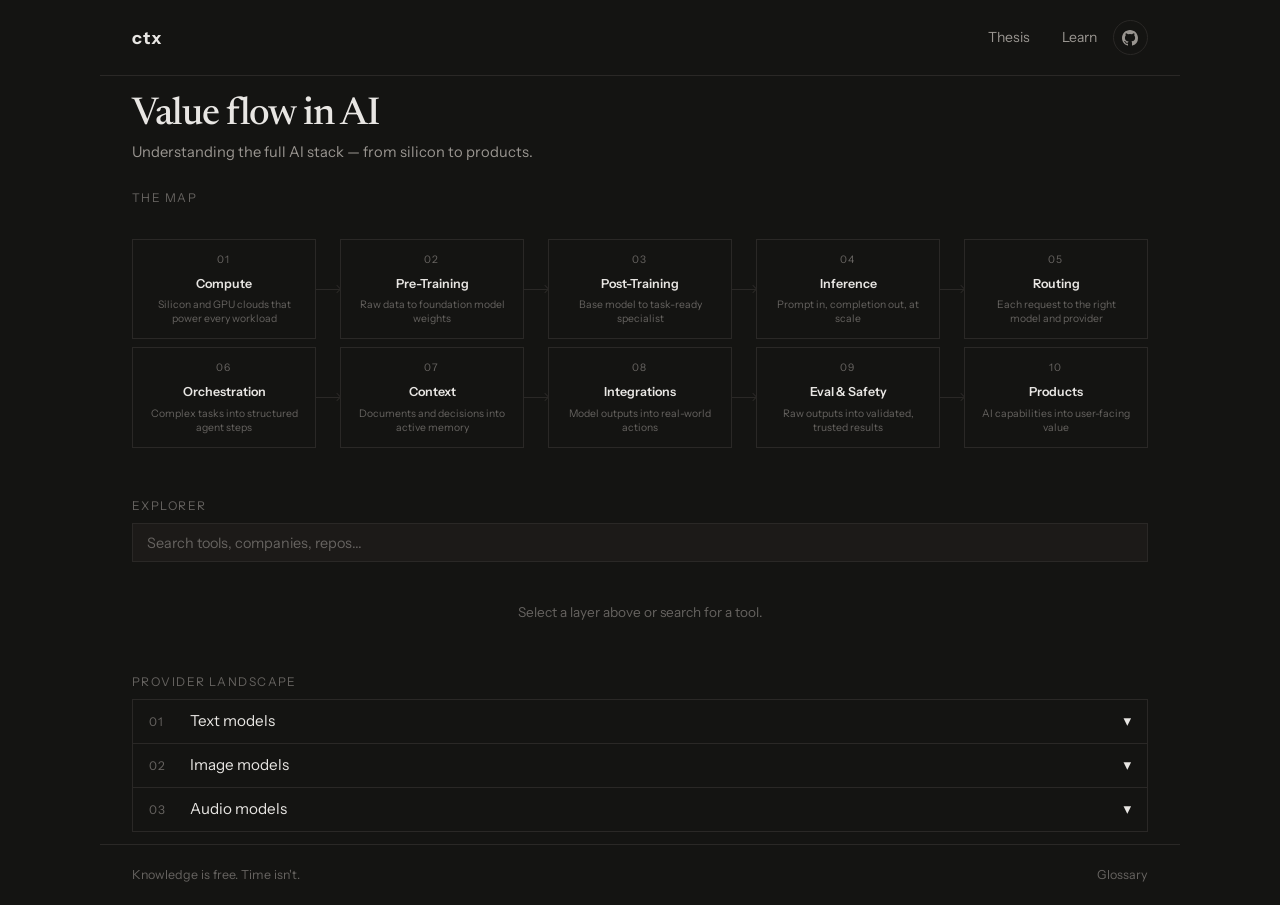
==== commit 3022bdfa: "Strengthen thesis, add make-no-mistakes principle, remove code explosion section Thesis rewrite: vel" ====
--- a/index.html
+++ b/index.html
@@ -3,14 +3,16 @@
   <head>
     <meta charset="UTF-8" />
     <meta name="viewport" content="width=device-width, initial-scale=1.0" />
-    <title>ctx — AI Value Chain</title>
+    <title>ctx — Value flow in AI</title>
     <link rel="preconnect" href="https://fonts.googleapis.com" />
     <link rel="preconnect" href="https://fonts.gstatic.com" crossorigin />
     <link
-      href="https://fonts.googleapis.com/css2?family=Inter:wght@400;500;600;700&family=Newsreader:ital,wght@0,400;0,500;1,400&display=swap"
+      href="https://fonts.googleapis.com/css2?family=Instrument+Sans:wght@400;500;600;700&family=Newsreader:ital,wght@0,400;0,500;1,400&display=swap"
       rel="stylesheet"
     />
     <link rel="stylesheet" href="/styles.css" />
+    <link rel="icon" href="/favicon.svg" type="image/svg+xml" />
+    <meta name="apple-mobile-web-app-title" content="ctx" />
     <link rel="canonical" href="https://ctx.earth/" />
   </head>
   <body class="subpage">
@@ -21,9 +23,8 @@
           <span>Menu</span>
         </button>
         <nav id="site-nav" class="top-nav">
-          <a class="nav-link" href="/practice">Practice</a>
+          <a class="nav-link" href="/thesis">Thesis</a>
           <a class="nav-link" href="/learn">Learn</a>
-          <a class="nav-link" href="/glossary">Glossary</a>
         </nav>
         <a
           class="repo-link"
@@ -44,9 +45,9 @@
 
     <main>
       <section class="hero section" data-reveal>
-        <h1>Value flow in AI systems.</h1>
+        <h1>Value flow in AI</h1>
         <p class="hero-subtitle">
-          A ten-layer classification for the full AI stack — from silicon to products. When you discover a new tool, company, or startup, start here and ask: where does it live?
+          Understanding the full AI stack — from silicon to products.
         </p>
       </section>
 
@@ -81,7 +82,7 @@
             <a class="vc-node" href="#vc-routing" data-layer="routing">
               <span class="vc-node__index">05</span>
               <span class="vc-node__label">Routing</span>
-              <span class="vc-node__desc">Each request to the right model</span>
+              <span class="vc-node__desc">Each request to the right model and provider</span>
             </a>
           </div>
           <div class="vc-flow__row">
@@ -118,6 +119,24 @@
         </div>
       </section>
 
+      <section id="layer-learn" class="section section-compact" style="display:none">
+        <p class="section-label" id="layer-learn__label"></p>
+        <p class="layer-learn__desc" id="layer-learn__desc"></p>
+        <div class="accordion-list">
+          <article class="accordion" id="layer-learn__accordion">
+            <button class="accordion__toggle" aria-expanded="false" aria-controls="layer-learn__panel">
+              <span class="accordion__title">
+                <span>Expand</span>
+              </span>
+              <span aria-hidden="true">&#9662;</span>
+            </button>
+            <div class="accordion__panel" id="layer-learn__panel">
+              <div class="panel-block" id="layer-learn__content"></div>
+            </div>
+          </article>
+        </div>
+      </section>
+
       <section class="explorer" id="explorer" data-reveal>
         <p class="section-label">Explorer</p>
         <div class="explorer__search">
@@ -138,6 +157,7 @@
           <button class="explorer__back">&larr; Back</button>
           <div class="explorer__detail-name"></div>
           <div class="explorer__detail-desc"></div>
+          <div class="explorer__detail-details"></div>
           <div class="explorer__detail-meta"></div>
           <div class="explorer__detail-layers"></div>
           <div class="explorer__detail-layer-details"></div>
@@ -145,466 +165,7 @@
         </div>
       </section>
 
-      <section class="section section-compact" data-reveal>
-        <p class="section-label">Layers</p>
-        <div class="accordion-list">
-
-          <!-- 01 Compute -->
-          <article class="accordion" data-group="value-chain" id="vc-compute">
-            <button class="accordion__toggle" aria-expanded="false" aria-controls="vc-panel-compute">
-              <span class="accordion__title">
-                <span class="accordion__index">01</span>
-                <span>Compute</span>
-              </span>
-              <span aria-hidden="true">&#9662;</span>
-              <span class="accordion__subtitle">GPUs, TPUs, and cloud infrastructure that execute AI workloads. Transforms electricity and silicon into the matrix operations everything else depends on.</span>
-            </button>
-            <div class="accordion__panel" id="vc-panel-compute">
-              <div class="panel-block">
-                <p>
-                  Everything in AI runs on matrix multiplications. The compute layer is the physical hardware and cloud infrastructure that executes those operations. GPU architecture, memory bandwidth, and interconnect topology determine what models can be trained, how fast inference runs, and what the floor cost is for any AI workload.
-                </p>
-                <p>
-                  The market is defined by NVIDIA's dominance in training (H100, B200, GB200 NVL72) and the emergence of alternatives for inference (AMD MI300X, Google TPU v5e, AWS Trainium2, Intel Gaudi 3). The key constraint is not raw FLOPS but memory bandwidth and interconnect — large models need to move weights between chips faster than they compute.
-                </p>
-                <p>
-                  Edge compute (Apple Neural Engine, Qualcomm Hexagon NPU) enables on-device inference for latency-sensitive or privacy-critical workloads. The gap between cloud and edge capability is shrinking — a MacBook Pro can run 70B parameter models locally via quantization.
-                </p>
-                <div class="table-wrap">
-                  <table class="data-table">
-                    <thead><tr><th>Company</th><th>What they do</th><th>Type</th></tr></thead>
-                    <tbody>
-                      <tr><td><a href="https://www.nvidia.com" target="_blank" rel="noreferrer">NVIDIA</a></td><td>GPU hardware (H100, B200, GB200), CUDA ecosystem</td><td>Hardware</td></tr>
-                      <tr><td><a href="https://www.amd.com/en/graphics/instinct" target="_blank" rel="noreferrer">AMD</a></td><td>MI300X GPUs, ROCm software stack</td><td>Hardware</td></tr>
-                      <tr><td><a href="https://cloud.google.com/tpu" target="_blank" rel="noreferrer">Google TPU</a></td><td>Custom AI accelerators (TPU v5e, v5p, Trillium)</td><td>Hardware</td></tr>
-                      <tr><td><a href="https://aws.amazon.com/machine-learning/trainium/" target="_blank" rel="noreferrer">AWS Trainium</a></td><td>Custom training chips (Trainium2), Inferentia for inference</td><td>Cloud</td></tr>
-                      <tr><td><a href="https://www.coreweave.com" target="_blank" rel="noreferrer">CoreWeave</a></td><td>GPU cloud specialized for AI workloads</td><td>Cloud</td></tr>
-                      <tr><td><a href="https://lambdalabs.com" target="_blank" rel="noreferrer">Lambda</a></td><td>GPU cloud and on-prem clusters for training</td><td>Cloud</td></tr>
-                      <tr><td><a href="https://www.together.ai" target="_blank" rel="noreferrer">Together AI</a></td><td>GPU cloud with optimized inference stack</td><td>Cloud</td></tr>
-                      <tr><td><a href="https://modal.com" target="_blank" rel="noreferrer">Modal</a></td><td>Serverless GPU compute</td><td>Cloud</td></tr>
-                      <tr><td><a href="https://www.cerebras.net" target="_blank" rel="noreferrer">Cerebras</a></td><td>Wafer-scale chips for training and inference</td><td>Hardware</td></tr>
-                      <tr><td><a href="https://groq.com" target="_blank" rel="noreferrer">Groq</a></td><td>LPU inference chips, ultra-low latency</td><td>Hardware</td></tr>
-                    </tbody>
-                  </table>
-                </div>
-                <p class="stack-note">
-                  <strong>When to care about this layer:</strong> If you are training models from scratch, fine-tuning at scale, or running inference where latency or cost is the binding constraint. Most application builders never touch this layer directly — they consume it through Layer 04 (Inference) APIs.
-                </p>
-              </div>
-            </div>
-          </article>
-
-          <!-- 02 Pre-Training -->
-          <article class="accordion" data-group="value-chain" id="vc-pretrain">
-            <button class="accordion__toggle" aria-expanded="false" aria-controls="vc-panel-pretrain">
-              <span class="accordion__title">
-                <span class="accordion__index">02</span>
-                <span>Pre-Training</span>
-              </span>
-              <span aria-hidden="true">&#9662;</span>
-              <span class="accordion__subtitle">Building foundation models from massive datasets. Transforms trillions of tokens into base weights that encode language and reasoning.</span>
-            </button>
-            <div class="accordion__panel" id="vc-panel-pretrain">
-              <div class="panel-block">
-                <p>
-                  Pre-training is the phase where base models learn language, code, and world knowledge from massive datasets. This is the most capital-intensive part of the stack — training a frontier model costs $50M–$500M+ in compute alone. The result is a foundation model: a set of weights that encode statistical patterns over trillions of tokens.
-                </p>
-                <p>
-                  The inputs are data (web crawls, books, code, scientific papers), tokenizers (BPE, SentencePiece), and training infrastructure (distributed training frameworks like Megatron-LM, DeepSpeed, or custom stacks). The outputs are base models that can complete text but have no instruction-following ability — that comes in Layer 03.
-                </p>
-                <p>
-                  Data quality dominates model quality. The shift from "more data" to "better data" is the defining trend — Llama 3 was trained on 15T tokens of heavily filtered data, not just raw web crawl. Synthetic data generation (using existing models to create training data) is increasingly central to pre-training pipelines.
-                </p>
-                <div class="table-wrap">
-                  <table class="data-table">
-                    <thead><tr><th>Company</th><th>What they do</th><th>Type</th></tr></thead>
-                    <tbody>
-                      <tr><td><a href="https://openai.com" target="_blank" rel="noreferrer">OpenAI</a></td><td>GPT series (GPT-4, GPT-5), closed-weight frontier models</td><td>Proprietary</td></tr>
-                      <tr><td><a href="https://www.anthropic.com" target="_blank" rel="noreferrer">Anthropic</a></td><td>Claude series (Opus, Sonnet, Haiku), safety-focused</td><td>Proprietary</td></tr>
-                      <tr><td><a href="https://deepmind.google" target="_blank" rel="noreferrer">Google DeepMind</a></td><td>Gemini series, PaLM, custom TPU training</td><td>Proprietary</td></tr>
-                      <tr><td><a href="https://ai.meta.com" target="_blank" rel="noreferrer">Meta AI</a></td><td>Llama series (open-weight), largest open model family</td><td>Open-weight</td></tr>
-                      <tr><td><a href="https://mistral.ai" target="_blank" rel="noreferrer">Mistral</a></td><td>Mistral, Mixtral (MoE), European open-weight lab</td><td>Open-weight</td></tr>
-                      <tr><td><a href="https://x.ai" target="_blank" rel="noreferrer">xAI</a></td><td>Grok series, trained on X/Twitter data</td><td>Proprietary</td></tr>
-                      <tr><td><a href="https://www.deepseek.com" target="_blank" rel="noreferrer">DeepSeek</a></td><td>DeepSeek-V3, R1 (reasoning), high efficiency from China</td><td>Open-weight</td></tr>
-                      <tr><td><a href="https://qwenlm.github.io" target="_blank" rel="noreferrer">Qwen (Alibaba)</a></td><td>Qwen series, strong multilingual open models</td><td>Open-weight</td></tr>
-                      <tr><td><a href="https://scale.com" target="_blank" rel="noreferrer">Scale AI</a></td><td>Data labeling and curation for training</td><td>Data</td></tr>
-                      <tr><td><a href="https://huggingface.co/spaces/HuggingFaceFW/blogpost-fineweb-v1" target="_blank" rel="noreferrer">FineWeb</a></td><td>Open pre-training dataset (15T tokens, curated)</td><td>Open data</td></tr>
-                    </tbody>
-                  </table>
-                </div>
-                <p class="stack-note">
-                  <strong>When to care about this layer:</strong> Almost never directly. Unless you are a frontier lab or training a domain-specific base model from scratch. Most teams start at Layer 03 (fine-tuning an existing base model) or Layer 04 (using an API).
-                </p>
-              </div>
-            </div>
-          </article>
-
-          <!-- 03 Post-Training -->
-          <article class="accordion" data-group="value-chain" id="vc-posttrain">
-            <button class="accordion__toggle" aria-expanded="false" aria-controls="vc-panel-posttrain">
-              <span class="accordion__title">
-                <span class="accordion__index">03</span>
-                <span>Post-Training</span>
-              </span>
-              <span aria-hidden="true">&#9662;</span>
-              <span class="accordion__subtitle">Fine-tuning, RLHF, distillation, and adaptation. Transforms generic base models into instruction-following, task-ready specialists.</span>
-            </button>
-            <div class="accordion__panel" id="vc-panel-posttrain">
-              <div class="panel-block">
-                <p>
-                  Post-training turns a base model into something useful. It covers supervised fine-tuning (SFT), reinforcement learning from human feedback (RLHF), direct preference optimization (DPO), parameter-efficient methods (LoRA, QLoRA), knowledge distillation, and model merging. This is where a model learns to follow instructions, refuse harmful requests, and produce formatted outputs.
-                </p>
-                <p>
-                  The economics here are different from pre-training. Fine-tuning a model with LoRA can cost under $100 on a single GPU. Full fine-tuning of a 70B model might cost $5K–$50K. This layer is accessible to individual developers and small teams, making it the most democratized part of the training pipeline.
-                </p>
-                <p>
-                  Model merging (combining weights from multiple fine-tuned models without additional training) and distillation (training a smaller model to mimic a larger one) are increasingly important techniques. They let you create specialized models without the cost of full training runs.
-                </p>
-                <div class="table-wrap">
-                  <table class="data-table">
-                    <thead><tr><th>Company / Tool</th><th>What they do</th><th>Type</th></tr></thead>
-                    <tbody>
-                      <tr><td><a href="https://huggingface.co/docs/trl" target="_blank" rel="noreferrer">HuggingFace TRL</a></td><td>RLHF, DPO, SFT training library</td><td>Open source</td></tr>
-                      <tr><td><a href="https://github.com/OpenAccess-AI-Collective/axolotl" target="_blank" rel="noreferrer">Axolotl</a></td><td>Streamlined fine-tuning for multiple architectures</td><td>Open source</td></tr>
-                      <tr><td><a href="https://unsloth.ai" target="_blank" rel="noreferrer">Unsloth</a></td><td>2x faster LoRA fine-tuning, memory efficient</td><td>Open source</td></tr>
-                      <tr><td><a href="https://github.com/hiyouga/LLaMA-Factory" target="_blank" rel="noreferrer">LLaMA-Factory</a></td><td>Unified fine-tuning framework for 100+ models</td><td>Open source</td></tr>
-                      <tr><td><a href="https://predibase.com" target="_blank" rel="noreferrer">Predibase</a></td><td>Managed LoRA fine-tuning and serving</td><td>Managed</td></tr>
-                      <tr><td><a href="https://www.together.ai" target="_blank" rel="noreferrer">Together AI</a></td><td>Fine-tuning API with custom model hosting</td><td>Managed</td></tr>
-                      <tr><td><a href="https://www.anyscale.com" target="_blank" rel="noreferrer">Anyscale</a></td><td>Distributed fine-tuning on Ray</td><td>Managed</td></tr>
-                      <tr><td><a href="https://replicate.com" target="_blank" rel="noreferrer">Replicate</a></td><td>Fine-tuning and inference API for open models</td><td>Managed</td></tr>
-                      <tr><td><a href="https://platform.openai.com/docs/guides/fine-tuning" target="_blank" rel="noreferrer">OpenAI Fine-tuning</a></td><td>Fine-tuning API for GPT models</td><td>Proprietary</td></tr>
-                    </tbody>
-                  </table>
-                </div>
-                <p class="stack-note">
-                  <strong>When to care about this layer:</strong> When API models do not perform well enough on your specific domain, when you need to reduce inference cost by using a smaller specialized model, or when you need to control model behavior beyond what prompting allows.
-                </p>
-              </div>
-            </div>
-          </article>
-
-          <!-- 04 Inference -->
-          <article class="accordion" data-group="value-chain" id="vc-inference">
-            <button class="accordion__toggle" aria-expanded="false" aria-controls="vc-panel-inference">
-              <span class="accordion__title">
-                <span class="accordion__index">04</span>
-                <span>Inference</span>
-              </span>
-              <span aria-hidden="true">&#9662;</span>
-              <span class="accordion__subtitle">Serving models and generating responses at scale. Transforms prompts into completions through tokenization, forward passes, and decoding.</span>
-            </button>
-            <div class="accordion__panel" id="vc-panel-inference">
-              <div class="panel-block">
-                <p>
-                  Inference is running a trained model to produce outputs. This layer covers serving engines (the software that loads models and handles requests), cloud APIs (hosted endpoints), quantization (compressing models to run on smaller hardware), and the optimization techniques that make inference fast and cheap.
-                </p>
-                <p>
-                  The key metrics are tokens per second, time to first token (TTFT), cost per million tokens, and maximum concurrent requests. These vary by orders of magnitude between approaches — Groq's LPU hardware delivers 500+ tok/s, while a CPU-only llama.cpp setup might do 10 tok/s. The right choice depends on your latency requirements, volume, and budget.
-                </p>
-                <p>
-                  Quantization (GPTQ, AWQ, GGUF) reduces model size by 2-4x with minimal quality loss, enabling local inference on consumer hardware. Speculative decoding, continuous batching, and KV-cache optimization are the techniques that make serving engines competitive with each other.
-                </p>
-                <p>
-                  This layer is modality-agnostic. Text inference (LLMs), image generation (Stable Diffusion, DALL-E), video generation (Sora, Kling, Veo), text-to-speech (ElevenLabs, Bark, Coqui), and speech-to-text (Whisper, Deepgram, AssemblyAI) all live here. The models are trained at L02, but serving them to users is inference. The same cost/latency/throughput tradeoffs apply across modalities.
-                </p>
-                <div class="table-wrap">
-                  <table class="data-table">
-                    <thead><tr><th>Company / Tool</th><th>What they do</th><th>Type</th></tr></thead>
-                    <tbody>
-                      <tr><td><a href="https://docs.vllm.ai" target="_blank" rel="noreferrer">vLLM</a></td><td>High-throughput serving engine, PagedAttention</td><td>Open source</td></tr>
-                      <tr><td><a href="https://github.com/ggerganov/llama.cpp" target="_blank" rel="noreferrer">llama.cpp</a></td><td>CPU/GPU inference in C++, GGUF quantization</td><td>Open source</td></tr>
-                      <tr><td><a href="https://ollama.com" target="_blank" rel="noreferrer">Ollama</a></td><td>Local model runner, simple CLI interface</td><td>Open source</td></tr>
-                      <tr><td><a href="https://lmstudio.ai" target="_blank" rel="noreferrer">LM Studio</a></td><td>Desktop app for local model inference</td><td>Free</td></tr>
-                      <tr><td><a href="https://huggingface.co/docs/text-generation-inference" target="_blank" rel="noreferrer">TGI</a></td><td>HuggingFace serving engine, production-ready</td><td>Open source</td></tr>
-                      <tr><td><a href="https://openai.com/api/" target="_blank" rel="noreferrer">OpenAI API</a></td><td>GPT models as hosted API</td><td>Proprietary</td></tr>
-                      <tr><td><a href="https://docs.anthropic.com" target="_blank" rel="noreferrer">Anthropic API</a></td><td>Claude models as hosted API</td><td>Proprietary</td></tr>
-                      <tr><td><a href="https://cloud.google.com/vertex-ai" target="_blank" rel="noreferrer">Google Vertex AI</a></td><td>Gemini and open models via managed API</td><td>Managed</td></tr>
-                      <tr><td><a href="https://aws.amazon.com/bedrock/" target="_blank" rel="noreferrer">AWS Bedrock</a></td><td>Multi-model API (Claude, Llama, Mistral)</td><td>Managed</td></tr>
-                      <tr><td><a href="https://fireworks.ai" target="_blank" rel="noreferrer">Fireworks AI</a></td><td>Fast inference API for open models</td><td>Managed</td></tr>
-                      <tr><td><a href="https://groq.com" target="_blank" rel="noreferrer">Groq</a></td><td>Ultra-fast inference on custom LPU hardware</td><td>Managed</td></tr>
-                      <tr><td><a href="https://elevenlabs.io" target="_blank" rel="noreferrer">ElevenLabs</a></td><td>Text-to-speech, voice cloning, audio AI</td><td>Proprietary</td></tr>
-                      <tr><td><a href="https://github.com/openai/whisper" target="_blank" rel="noreferrer">Whisper</a></td><td>OpenAI open-source speech-to-text model</td><td>Open source</td></tr>
-                      <tr><td><a href="https://deepgram.com" target="_blank" rel="noreferrer">Deepgram</a></td><td>Speech-to-text and audio intelligence API</td><td>Managed</td></tr>
-                      <tr><td><a href="https://openai.com/sora" target="_blank" rel="noreferrer">Sora</a></td><td>OpenAI video generation model</td><td>Proprietary</td></tr>
-                      <tr><td><a href="https://klingai.com" target="_blank" rel="noreferrer">Kling</a></td><td>Kuaishou AI video generation</td><td>Proprietary</td></tr>
-                    </tbody>
-                  </table>
-                </div>
-                <p class="stack-note">
-                  <strong>When to care about this layer:</strong> Always. Every AI application consumes inference. The decision is: hosted API vs self-hosted, and if self-hosted, which engine and quantization format. Cost, latency, and data privacy are the three axes.
-                </p>
-              </div>
-            </div>
-          </article>
-
-          <!-- 05 Routing -->
-          <article class="accordion" data-group="value-chain" id="vc-routing">
-            <button class="accordion__toggle" aria-expanded="false" aria-controls="vc-panel-routing">
-              <span class="accordion__title">
-                <span class="accordion__index">05</span>
-                <span>Routing</span>
-              </span>
-              <span aria-hidden="true">&#9662;</span>
-              <span class="accordion__subtitle">Directing each request to the optimal model based on task, cost, and quality. Transforms a single API call into intelligent provider selection with fallback chains.</span>
-            </button>
-            <div class="accordion__panel" id="vc-panel-routing">
-              <div class="panel-block">
-                <p>
-                  Routing sits between your application and inference providers. It decides which model handles which request based on task type, cost constraints, latency requirements, and provider availability. Without a routing layer, you are hard-coding a single provider — and rebuilding when it changes pricing, goes down, or gets deprecated.
-                </p>
-                <p>
-                  The simplest routing is a fallback chain: try Provider A, if it fails try Provider B. More sophisticated routing classifies the incoming request (simple completion vs complex reasoning vs code generation) and dispatches to the best-fit model. Cost-aware routing tracks spend in real time and downgrades to cheaper models when budgets are tight.
-                </p>
-                <p>
-                  This layer is where model diversity becomes practical. Instead of picking one model for everything, you maintain a portfolio — cheap fast models for simple tasks, expensive capable models for hard ones, and local models for sensitive data. The router enforces this policy without the application code knowing which model it is talking to.
-                </p>
-                <div class="table-wrap">
-                  <table class="data-table">
-                    <thead><tr><th>Company / Tool</th><th>What they do</th><th>Type</th></tr></thead>
-                    <tbody>
-                      <tr><td><a href="https://openrouter.ai" target="_blank" rel="noreferrer">OpenRouter</a></td><td>Unified API across 300+ models, automatic fallback</td><td>Managed</td></tr>
-                      <tr><td><a href="https://litellm.ai" target="_blank" rel="noreferrer">LiteLLM</a></td><td>Open-source proxy for 100+ LLM providers</td><td>Open source</td></tr>
-                      <tr><td><a href="https://portkey.ai" target="_blank" rel="noreferrer">Portkey</a></td><td>AI gateway with routing, caching, guardrails</td><td>Managed</td></tr>
-                      <tr><td><a href="https://unify.ai" target="_blank" rel="noreferrer">Unify</a></td><td>Benchmark-driven model routing</td><td>Managed</td></tr>
-                      <tr><td><a href="https://withmartian.com" target="_blank" rel="noreferrer">Martian</a></td><td>Intelligent model router with quality prediction</td><td>Managed</td></tr>
-                      <tr><td><a href="https://www.helicone.ai" target="_blank" rel="noreferrer">Helicone</a></td><td>LLM proxy with observability and cost tracking</td><td>Managed</td></tr>
-                    </tbody>
-                  </table>
-                </div>
-                <p class="stack-note">
-                  <strong>When to care about this layer:</strong> As soon as you use more than one model or provider. Even with a single provider, a routing layer gives you fallback paths and the ability to switch without code changes.
-                </p>
-              </div>
-            </div>
-          </article>
-
-          <!-- 06 Orchestration -->
-          <article class="accordion" data-group="value-chain" id="vc-orchestration">
-            <button class="accordion__toggle" aria-expanded="false" aria-controls="vc-panel-orchestration">
-              <span class="accordion__title">
-                <span class="accordion__index">06</span>
-                <span>Orchestration</span>
-              </span>
-              <span aria-hidden="true">&#9662;</span>
-              <span class="accordion__subtitle">Coordinating multi-step agent workflows with planning, execution, and review. Transforms complex tasks into structured sequences of atomic operations.</span>
-            </button>
-            <div class="accordion__panel" id="vc-panel-orchestration">
-              <div class="panel-block">
-                <p>
-                  Orchestration is the framework layer that coordinates multi-step AI workflows. It covers agent frameworks, tool use, planning-execution-review loops, and the patterns for composing multiple model calls into reliable pipelines. This is where "prompt in, response out" becomes "task in, verified result out."
-                </p>
-                <p>
-                  The spectrum ranges from simple chain-of-calls (LangChain Expression Language, LlamaIndex pipelines) to autonomous agents that plan, execute tools, observe results, and iterate (Claude Code, OpenAI Codex CLI, AutoGen). The key design decision is how much autonomy to give the agent vs how much human oversight to require.
-                </p>
-                <p>
-                  Production orchestration needs retry logic, timeout handling, cost budgets per workflow, and structured handoffs between steps. Most framework demos skip these concerns — they matter enormously in production. The frameworks that survive are the ones that make reliability features first-class, not afterthoughts.
-                </p>
-                <div class="table-wrap">
-                  <table class="data-table">
-                    <thead><tr><th>Company / Tool</th><th>What they do</th><th>Type</th></tr></thead>
-                    <tbody>
-                      <tr><td><a href="https://www.langchain.com" target="_blank" rel="noreferrer">LangChain</a></td><td>Chain/agent framework, LangGraph for stateful workflows</td><td>Open source</td></tr>
-                      <tr><td><a href="https://www.llamaindex.ai" target="_blank" rel="noreferrer">LlamaIndex</a></td><td>Data framework for LLM apps, RAG pipelines</td><td>Open source</td></tr>
-                      <tr><td><a href="https://www.crewai.com" target="_blank" rel="noreferrer">CrewAI</a></td><td>Multi-agent orchestration framework</td><td>Open source</td></tr>
-                      <tr><td><a href="https://microsoft.github.io/autogen/" target="_blank" rel="noreferrer">AutoGen</a></td><td>Microsoft multi-agent conversation framework</td><td>Open source</td></tr>
-                      <tr><td><a href="https://docs.anthropic.com/en/docs/agents" target="_blank" rel="noreferrer">Claude Code</a></td><td>Anthropic's agentic coding tool with tool use</td><td>Proprietary</td></tr>
-                      <tr><td><a href="https://openai.com/index/introducing-codex/" target="_blank" rel="noreferrer">OpenAI Codex</a></td><td>Cloud-based coding agent with sandboxed execution</td><td>Proprietary</td></tr>
-                      <tr><td><a href="https://www.cognition.ai" target="_blank" rel="noreferrer">Devin (Cognition)</a></td><td>Autonomous software engineering agent</td><td>Proprietary</td></tr>
-                      <tr><td><a href="https://dify.ai" target="_blank" rel="noreferrer">Dify</a></td><td>Visual AI workflow builder, open source</td><td>Open source</td></tr>
-                      <tr><td><a href="https://n8n.io" target="_blank" rel="noreferrer">n8n</a></td><td>Workflow automation with AI node support</td><td>Open source</td></tr>
-                    </tbody>
-                  </table>
-                </div>
-                <p class="stack-note">
-                  <strong>When to care about this layer:</strong> When your use case involves more than a single prompt-response cycle. Multi-step workflows, tool use, human-in-the-loop approvals, and agent autonomy all live here.
-                </p>
-              </div>
-            </div>
-          </article>
-
-          <!-- 07 Context -->
-          <article class="accordion" data-group="value-chain" id="vc-context">
-            <button class="accordion__toggle" aria-expanded="false" aria-controls="vc-panel-context">
-              <span class="accordion__title">
-                <span class="accordion__index">07</span>
-                <span>Context &amp; Knowledge</span>
-              </span>
-              <span aria-hidden="true">&#9662;</span>
-              <span class="accordion__subtitle">Managing knowledge, memory, embeddings, and retrieval. Transforms scattered documents and decisions into structured, queryable intelligence.</span>
-            </button>
-            <div class="accordion__panel" id="vc-panel-context">
-              <div class="panel-block">
-                <p>
-                  Context is everything the model sees beyond its training data. This layer covers retrieval-augmented generation (RAG), vector databases, embedding models, memory systems, and knowledge management tools. The quality of your context determines the quality of your outputs — a perfectly capable model with bad context produces bad results.
-                </p>
-                <p>
-                  RAG pipelines chunk documents into passages, embed them into vector space, store them in a vector database, and retrieve relevant chunks at query time. The engineering challenges are chunking strategy (too small loses context, too large dilutes relevance), embedding model selection, retrieval quality measurement, and keeping the index fresh as source documents change.
-                </p>
-                <p>
-                  Memory systems (conversation memory, agent memory, long-term knowledge) are the other half of this layer. They determine what the system remembers across sessions, what it forgets, and how it retrieves past interactions. CLAUDE.md files, memory plugins, and structured knowledge bases all live here.
-                </p>
-                <p>
-                  <strong>Where Obsidian fits:</strong> Obsidian, Notion, Logseq, and Roam are personal knowledge management tools that sit at this layer. Your notes become retrievable context — structured knowledge files (like CLAUDE.md), markdown documents for RAG pipelines, or direct input to agent memory systems. They are the human-authored knowledge layer that AI systems consume.
-                </p>
-                <div class="table-wrap">
-                  <table class="data-table">
-                    <thead><tr><th>Company / Tool</th><th>What they do</th><th>Type</th></tr></thead>
-                    <tbody>
-                      <tr><td><a href="https://www.pinecone.io" target="_blank" rel="noreferrer">Pinecone</a></td><td>Managed vector database, serverless option</td><td>Managed</td></tr>
-                      <tr><td><a href="https://weaviate.io" target="_blank" rel="noreferrer">Weaviate</a></td><td>Open-source vector database with hybrid search</td><td>Open source</td></tr>
-                      <tr><td><a href="https://www.trychroma.com" target="_blank" rel="noreferrer">Chroma</a></td><td>Open-source embedding database</td><td>Open source</td></tr>
-                      <tr><td><a href="https://qdrant.tech" target="_blank" rel="noreferrer">Qdrant</a></td><td>Vector search engine, Rust-based</td><td>Open source</td></tr>
-                      <tr><td><a href="https://milvus.io" target="_blank" rel="noreferrer">Milvus</a></td><td>Distributed vector database for scale</td><td>Open source</td></tr>
-                      <tr><td><a href="https://www.voyageai.com" target="_blank" rel="noreferrer">Voyage AI</a></td><td>Embedding models optimized for retrieval</td><td>Managed</td></tr>
-                      <tr><td><a href="https://jina.ai" target="_blank" rel="noreferrer">Jina AI</a></td><td>Embedding models and rerankers</td><td>Open source</td></tr>
-                      <tr><td><a href="https://obsidian.md" target="_blank" rel="noreferrer">Obsidian</a></td><td>Local-first knowledge management, markdown-based</td><td>Free / paid</td></tr>
-                      <tr><td><a href="https://www.notion.com" target="_blank" rel="noreferrer">Notion</a></td><td>Connected workspace with AI features</td><td>Managed</td></tr>
-                      <tr><td><a href="https://mem.ai" target="_blank" rel="noreferrer">Mem</a></td><td>AI-native knowledge base</td><td>Managed</td></tr>
-                    </tbody>
-                  </table>
-                </div>
-                <p class="stack-note">
-                  <strong>When to care about this layer:</strong> Whenever the model needs information it was not trained on — your company docs, your codebase, your user data, your notes. RAG is the most common way to make AI systems useful for domain-specific work.
-                </p>
-              </div>
-            </div>
-          </article>
-
-          <!-- 08 Integrations -->
-          <article class="accordion" data-group="value-chain" id="vc-integrations">
-            <button class="accordion__toggle" aria-expanded="false" aria-controls="vc-panel-integrations">
-              <span class="accordion__title">
-                <span class="accordion__index">08</span>
-                <span>Integrations</span>
-              </span>
-              <span aria-hidden="true">&#9662;</span>
-              <span class="accordion__subtitle">Connecting AI to external tools, APIs, IDEs, and databases. Transforms model outputs into real-world actions through standardized interfaces like MCP.</span>
-            </button>
-            <div class="accordion__panel" id="vc-panel-integrations">
-              <div class="panel-block">
-                <p>
-                  Integrations connect AI systems to the tools and data sources they need to be useful. This includes protocol adapters (MCP — Model Context Protocol), coding agents embedded in IDEs, function calling interfaces, and connectors to external services (GitHub, Slack, databases, file systems, APIs).
-                </p>
-                <p>
-                  MCP is emerging as a standard protocol for tool integration — it defines how AI models discover, authenticate with, and call external tools. Before MCP, every tool integration was custom-built. MCP provides a shared interface that lets any model use any tool without provider-specific adapter code.
-                </p>
-                <p>
-                  Coding agents (Claude Code, Cursor, Windsurf, Continue, Aider) are the most mature integration category. They connect models to file systems, terminals, git, and language servers — turning a model that can reason about code into one that can write, test, and ship code. The quality of the integration determines how much context the model sees and how effectively it can take action.
-                </p>
-                <div class="table-wrap">
-                  <table class="data-table">
-                    <thead><tr><th>Company / Tool</th><th>What they do</th><th>Type</th></tr></thead>
-                    <tbody>
-                      <tr><td><a href="https://modelcontextprotocol.io" target="_blank" rel="noreferrer">MCP</a></td><td>Model Context Protocol — standard for tool integration</td><td>Open standard</td></tr>
-                      <tr><td><a href="https://cursor.com" target="_blank" rel="noreferrer">Cursor</a></td><td>AI-first code editor, multi-model support</td><td>Proprietary</td></tr>
-                      <tr><td><a href="https://windsurf.com" target="_blank" rel="noreferrer">Windsurf</a></td><td>AI code editor with Cascade agent</td><td>Proprietary</td></tr>
-                      <tr><td><a href="https://www.continue.dev" target="_blank" rel="noreferrer">Continue</a></td><td>Open-source AI coding assistant for VS Code/JetBrains</td><td>Open source</td></tr>
-                      <tr><td><a href="https://aider.chat" target="_blank" rel="noreferrer">Aider</a></td><td>Terminal-based AI pair programming</td><td>Open source</td></tr>
-                      <tr><td><a href="https://www.all-hands.dev" target="_blank" rel="noreferrer">OpenHands</a></td><td>Open-source AI software development agent</td><td>Open source</td></tr>
-                      <tr><td><a href="https://www.composio.dev" target="_blank" rel="noreferrer">Composio</a></td><td>Tool integrations for AI agents</td><td>Managed</td></tr>
-                      <tr><td><a href="https://zapier.com/platform/ai-actions" target="_blank" rel="noreferrer">Zapier AI Actions</a></td><td>Connect AI to 6000+ apps via natural language</td><td>Managed</td></tr>
-                    </tbody>
-                  </table>
-                </div>
-                <p class="stack-note">
-                  <strong>When to care about this layer:</strong> When your AI needs to do things beyond generating text — reading files, calling APIs, querying databases, posting to Slack, creating pull requests. The integration layer determines what actions the model can take.
-                </p>
-              </div>
-            </div>
-          </article>
-
-          <!-- 09 Eval & Safety -->
-          <article class="accordion" data-group="value-chain" id="vc-eval">
-            <button class="accordion__toggle" aria-expanded="false" aria-controls="vc-panel-eval">
-              <span class="accordion__title">
-                <span class="accordion__index">09</span>
-                <span>Eval &amp; Safety</span>
-              </span>
-              <span aria-hidden="true">&#9662;</span>
-              <span class="accordion__subtitle">Testing, monitoring, guardrails, and observability. Transforms raw model outputs into validated, trusted results with quality guarantees.</span>
-            </button>
-            <div class="accordion__panel" id="vc-panel-eval">
-              <div class="panel-block">
-                <p>
-                  Eval and safety determine whether your AI system actually works and whether it fails safely. This layer covers evaluation frameworks (golden test sets, scoring rubrics, regression testing), observability (logging, tracing, cost tracking), guardrails (content filtering, output validation), and monitoring (quality dashboards, alerting).
-                </p>
-                <p>
-                  Without evals, you are guessing. Every prompt change, model upgrade, or context modification can silently degrade output quality. Eval sets are versioned test suites that catch regressions before they reach users. The best teams run evals in CI — a prompt change that degrades quality does not ship.
-                </p>
-                <p>
-                  Guardrails are runtime safety checks — they validate model outputs against rules before the output reaches the user. Content filters catch harmful outputs, format validators ensure structured outputs match schemas, and business logic checks enforce domain-specific constraints. They are the last line of defense between the model and the user.
-                </p>
-                <div class="table-wrap">
-                  <table class="data-table">
-                    <thead><tr><th>Company / Tool</th><th>What they do</th><th>Type</th></tr></thead>
-                    <tbody>
-                      <tr><td><a href="https://www.braintrust.dev" target="_blank" rel="noreferrer">Braintrust</a></td><td>Eval framework with logging and datasets</td><td>Managed</td></tr>
-                      <tr><td><a href="https://www.langfuse.com" target="_blank" rel="noreferrer">Langfuse</a></td><td>Open-source LLM observability and tracing</td><td>Open source</td></tr>
-                      <tr><td><a href="https://www.promptfoo.dev" target="_blank" rel="noreferrer">Promptfoo</a></td><td>CLI for testing and evaluating prompts</td><td>Open source</td></tr>
-                      <tr><td><a href="https://smith.langchain.com" target="_blank" rel="noreferrer">LangSmith</a></td><td>LangChain observability and evaluation platform</td><td>Managed</td></tr>
-                      <tr><td><a href="https://www.guardrailsai.com" target="_blank" rel="noreferrer">Guardrails AI</a></td><td>Output validation and guardrail framework</td><td>Open source</td></tr>
-                      <tr><td><a href="https://github.com/NVIDIA/NeMo-Guardrails" target="_blank" rel="noreferrer">NeMo Guardrails</a></td><td>NVIDIA programmable guardrails toolkit</td><td>Open source</td></tr>
-                      <tr><td><a href="https://www.helicone.ai" target="_blank" rel="noreferrer">Helicone</a></td><td>LLM observability, cost tracking</td><td>Managed</td></tr>
-                      <tr><td><a href="https://humanloop.com" target="_blank" rel="noreferrer">Humanloop</a></td><td>Evaluation and prompt management platform</td><td>Managed</td></tr>
-                      <tr><td><a href="https://ai.meta.com/blog/purple-llama-project/" target="_blank" rel="noreferrer">Llama Guard</a></td><td>Meta safety classifier for content filtering</td><td>Open-weight</td></tr>
-                    </tbody>
-                  </table>
-                </div>
-                <p class="stack-note">
-                  <strong>When to care about this layer:</strong> Before shipping anything to users. Evals should be the first thing you build, not the last. Guardrails are non-negotiable for user-facing applications. Observability is how you debug production issues.
-                </p>
-              </div>
-            </div>
-          </article>
-
-          <!-- 10 Products -->
-          <article class="accordion" data-group="value-chain" id="vc-products">
-            <button class="accordion__toggle" aria-expanded="false" aria-controls="vc-panel-products">
-              <span class="accordion__title">
-                <span class="accordion__index">10</span>
-                <span>Products</span>
-              </span>
-              <span aria-hidden="true">&#9662;</span>
-              <span class="accordion__subtitle">End-user applications built on the stack below. Transforms AI capabilities into user-facing value through chatbots, copilots, agents, and vertical tools.</span>
-            </button>
-            <div class="accordion__panel" id="vc-panel-products">
-              <div class="panel-block">
-                <p>
-                  The product layer is where all the infrastructure below becomes useful to end users. Products are built on top of the other nine layers, combining inference, routing, orchestration, context, and integrations into something people actually use. This is the most crowded and fastest-moving layer.
-                </p>
-                <p>
-                  Product archetypes: <strong>Chatbots</strong> (ChatGPT, Claude, Gemini) — general-purpose conversational AI. <strong>Copilots</strong> (GitHub Copilot, Cursor, Windsurf) — AI assistants embedded in workflows. <strong>Agents</strong> (Devin, 11x, Bland AI) — autonomous AI that takes actions. <strong>Search</strong> (Perplexity, Glean) — AI-native information retrieval. <strong>Creative tools</strong> (Midjourney, Runway, Sora) — generative media. <strong>Vertical SaaS</strong> (Harvey, Abridge, Sierra) — domain-specific AI products.
-                </p>
-                <p>
-                  The defensibility question at this layer is critical. If your product is a thin wrapper over an API with no proprietary context, workflow, or data moat, you are competing on UX alone — and the model provider will likely build your feature natively. The products that survive have deep domain context, proprietary data, or workflow integration that cannot be replicated by a generic model.
-                </p>
-                <div class="table-wrap">
-                  <table class="data-table">
-                    <thead><tr><th>Company</th><th>What they do</th><th>Category</th></tr></thead>
-                    <tbody>
-                      <tr><td><a href="https://chat.openai.com" target="_blank" rel="noreferrer">ChatGPT</a></td><td>General-purpose AI assistant</td><td>Chatbot</td></tr>
-                      <tr><td><a href="https://claude.ai" target="_blank" rel="noreferrer">Claude</a></td><td>AI assistant with long context and tool use</td><td>Chatbot</td></tr>
-                      <tr><td><a href="https://gemini.google.com" target="_blank" rel="noreferrer">Gemini</a></td><td>Google AI assistant, integrated with Workspace</td><td>Chatbot</td></tr>
-                      <tr><td><a href="https://www.perplexity.ai" target="_blank" rel="noreferrer">Perplexity</a></td><td>AI search engine with citations</td><td>Search</td></tr>
-                      <tr><td><a href="https://www.harvey.ai" target="_blank" rel="noreferrer">Harvey</a></td><td>AI for legal professionals</td><td>Vertical</td></tr>
-                      <tr><td><a href="https://www.abridge.com" target="_blank" rel="noreferrer">Abridge</a></td><td>AI medical documentation</td><td>Vertical</td></tr>
-                      <tr><td><a href="https://writer.com" target="_blank" rel="noreferrer">Writer</a></td><td>Enterprise AI writing platform</td><td>Vertical</td></tr>
-                      <tr><td><a href="https://www.sierra.ai" target="_blank" rel="noreferrer">Sierra</a></td><td>Conversational AI for customer experience</td><td>Agent</td></tr>
-                      <tr><td><a href="https://www.11x.ai" target="_blank" rel="noreferrer">11x</a></td><td>AI sales development agents</td><td>Agent</td></tr>
-                      <tr><td><a href="https://midjourney.com" target="_blank" rel="noreferrer">Midjourney</a></td><td>AI image generation</td><td>Creative</td></tr>
-                      <tr><td><a href="https://runwayml.com" target="_blank" rel="noreferrer">Runway</a></td><td>AI video generation and editing</td><td>Creative</td></tr>
-                    </tbody>
-                  </table>
-                </div>
-                <p class="stack-note">
-                  <strong>When to care about this layer:</strong> If you are building an end-user product. The key question is: what is your moat? Data, workflow integration, domain expertise, or distribution. "Uses AI" is not a moat.
-                </p>
-              </div>
-            </div>
-          </article>
-
-        </div>
-      </section>
+      <!-- Layer detail content now appears inline via learn-content.js when a layer is clicked -->
 
       <section class="section section-compact" data-reveal>
         <p class="section-label">Provider landscape</p>
@@ -613,7 +174,7 @@
             <button class="accordion__toggle" aria-expanded="false" aria-controls="providers-registry">
               <span class="accordion__title">
                 <span class="accordion__index">01</span>
-                <span>Provider registry</span>
+                <span>Text models</span>
               </span>
               <span aria-hidden="true">&#9662;</span>
             </button>
@@ -630,7 +191,7 @@
             <button class="accordion__toggle" aria-expanded="false" aria-controls="providers-images">
               <span class="accordion__title">
                 <span class="accordion__index">02</span>
-                <span>Image-capable models</span>
+                <span>Image models</span>
               </span>
               <span aria-hidden="true">&#9662;</span>
             </button>
@@ -643,36 +204,37 @@
               </div>
             </div>
           </article>
-        </div>
-      </section>
-
-      <section class="section section-compact" data-reveal>
-        <p class="section-label">What is inside</p>
-        <div class="overview-grid">
-          <a class="micro-card" href="/practice">
-            <p class="micro-card__label">Practice</p>
-            <h3>What we believe and build</h3>
-            <p>Thesis, build areas, principles, and the code explosion.</p>
-          </a>
-          <a class="micro-card" href="/learn">
-            <p class="micro-card__label">Learn</p>
-            <h3>Understanding the full stack</h3>
-            <p>Ten modules mapped to the value chain layers.</p>
-          </a>
-          <a class="micro-card" href="/glossary">
-            <p class="micro-card__label">Glossary</p>
-            <h3>AI terms, defined</h3>
-            <p>Plain-language definitions for the AI ecosystem.</p>
-          </a>
-        </div>
-      </section>
+          <article class="accordion" data-group="providers">
+            <button class="accordion__toggle" aria-expanded="false" aria-controls="providers-audio">
+              <span class="accordion__title">
+                <span class="accordion__index">03</span>
+                <span>Audio models</span>
+              </span>
+              <span aria-hidden="true">&#9662;</span>
+            </button>
+            <div class="accordion__panel" id="providers-audio">
+              <div class="panel-block">
+                <p class="stack-note">
+                  Speech-to-text, text-to-speech, voice cloning, and audio generation models across providers.
+                </p>
+                <div class="table-wrap"><table class="data-table"><thead><tr><th>Provider</th><th>Model / Product</th><th>Capability</th><th>Type</th></tr></thead><tbody><tr><td><a href="https://elevenlabs.io" target="_blank" rel="noreferrer">ElevenLabs</a></td><td>Multilingual v2, Turbo v2.5</td><td>TTS, voice cloning, dubbing</td><td>Proprietary</td></tr><tr><td><a href="https://platform.openai.com/docs/guides/text-to-speech" target="_blank" rel="noreferrer">OpenAI</a></td><td>TTS-1, TTS-1-HD, Whisper</td><td>TTS + STT</td><td>Proprietary / Open</td></tr><tr><td><a href="https://deepgram.com" target="_blank" rel="noreferrer">Deepgram</a></td><td>Nova-2, Aura</td><td>STT + TTS</td><td>Managed</td></tr><tr><td><a href="https://www.assemblyai.com" target="_blank" rel="noreferrer">AssemblyAI</a></td><td>Universal-2</td><td>STT, speaker diarization</td><td>Managed</td></tr><tr><td><a href="https://cloud.google.com/text-to-speech" target="_blank" rel="noreferrer">Google Cloud</a></td><td>Cloud TTS, Chirp</td><td>TTS + STT</td><td>Managed</td></tr><tr><td><a href="https://github.com/coqui-ai/TTS" target="_blank" rel="noreferrer">Coqui TTS</a></td><td>XTTS v2</td><td>TTS, voice cloning</td><td>Open source</td></tr><tr><td><a href="https://github.com/suno-ai/bark" target="_blank" rel="noreferrer">Bark (Suno)</a></td><td>Bark</td><td>TTS with non-speech audio</td><td>Open source</td></tr><tr><td><a href="https://cartesia.ai" target="_blank" rel="noreferrer">Cartesia</a></td><td>Sonic</td><td>Ultra-low latency TTS</td><td>Managed</td></tr></tbody></table></div>
+              </div>
+            </div>
+          </article>
+        </div>
+      </section>
+
     </main>
 
     <footer class="site-footer">
-      <p>Knowledge is free. Time isn't. <a href="/faq">FAQ</a></p>
+      <p>Knowledge is free. Time isn't.</p>
+      <div class="site-footer__links">
+        <a href="/glossary">Glossary</a>
+      </div>
     </footer>
 
     <script src="/value-chain/data.js"></script>
+    <script src="/value-chain/learn-content.js"></script>
     <script src="/value-chain/explorer.js"></script>
     <script src="/script.js" defer></script>
   </body>
--- a/styles.css
+++ b/styles.css
@@ -1,11 +1,12 @@
 :root {
-  --bg: #0a0a0a;
-  --surface: #111111;
-  --border: #1a1a1a;
+  --bg: #141412;
+  --surface: #1c1a18;
+  --surface-alt: #242220;
+  --border: #2a2826;
   --text: #e8e6e3;
   --text-secondary: #999590;
   --text-dim: #666360;
-  --font-sans: "Inter", system-ui, -apple-system, sans-serif;
+  --font-sans: "Instrument Sans", system-ui, -apple-system, sans-serif;
   --font-serif: "Newsreader", Georgia, serif;
   --max-w: 1080px;
   --gap: clamp(1.5rem, 4vw, 3rem);
@@ -231,6 +232,7 @@
 
 .overview-grid {
   display: grid;
+  grid-template-columns: repeat(auto-fit, minmax(16rem, 1fr));
   gap: 1px;
   margin-top: 2rem;
   background: var(--border);
@@ -335,7 +337,8 @@
 
 .accordion__panel > p,
 .accordion__panel ul,
-.accordion__panel > .panel-block {
+.accordion__panel > .panel-block,
+.accordion__panel > .learn__diagram {
   padding: 0 1rem 1rem;
   padding-left: 3.55rem; /* align with title text: 1rem toggle + 1.8rem index + 0.75rem gap */
 }
@@ -365,6 +368,7 @@
 
 .info-grid {
   display: grid;
+  grid-template-columns: repeat(auto-fit, minmax(13rem, 1fr));
   gap: 1px;
   background: var(--border);
   border: 1px solid var(--border);
@@ -489,10 +493,30 @@
   border-top: 1px solid var(--border);
   font-size: 0.78rem;
   color: var(--text-dim);
+  display: flex;
+  align-items: baseline;
+  justify-content: space-between;
 }
 
 .site-footer p {
   margin: 0;
+}
+
+.site-footer__links {
+  display: flex;
+  gap: 1.25rem;
+}
+
+.site-footer__links a,
+.site-footer a {
+  color: var(--text-dim);
+  text-decoration: none;
+  transition: color 0.2s;
+}
+
+.site-footer__links a:hover,
+.site-footer a:hover {
+  color: var(--text-secondary);
 }
 
 /* Disable reveal animations on shared pages */
@@ -613,8 +637,8 @@
   background: var(--bg);
   text-decoration: none;
   color: inherit;
-  min-width: 5.5rem;
-  flex: 1;
+  min-width: 0;
+  flex: 1 1 0;
   transition: background 0.2s ease, border-color 0.2s ease;
   cursor: pointer;
 }
@@ -634,6 +658,9 @@
   font-size: 0.78rem;
   font-weight: 600;
   white-space: nowrap;
+  overflow: hidden;
+  text-overflow: ellipsis;
+  max-width: 100%;
 }
 
 .vc-arrow {
@@ -818,6 +845,31 @@
   margin-bottom: 0.5rem;
 }
 
+.explorer__detail-details {
+  display: grid;
+  gap: 0.75rem;
+  max-width: 68ch;
+  margin: 0.75rem 0 0.5rem;
+}
+
+.explorer__detail-section {
+  display: grid;
+  gap: 0.18rem;
+}
+
+.explorer__detail-section-title {
+  font-size: 0.72rem;
+  letter-spacing: 0.08em;
+  text-transform: uppercase;
+  color: var(--text-dim);
+}
+
+.explorer__detail-section-copy {
+  color: var(--text-secondary);
+  font-size: 0.88rem;
+  line-height: 1.6;
+}
+
 .explorer__detail-meta {
   font-size: 0.78rem;
   color: var(--text-dim);
@@ -933,16 +985,6 @@
 }
 
 /* ---- RESPONSIVE ---- */
-
-@media (min-width: 768px) {
-  .overview-grid {
-    grid-template-columns: 1fr 1fr;
-  }
-
-  .info-grid {
-    grid-template-columns: repeat(4, minmax(0, 1fr));
-  }
-}
 
 @media (max-width: 760px) {
   /* Release above-the-fold on mobile — mobile is a scroll experience */
@@ -990,7 +1032,7 @@
     opacity: 0;
     overflow: hidden;
     pointer-events: none;
-    background: rgba(10, 10, 10, 0.98);
+    background: rgba(20, 20, 18, 0.98);
     border: 0;
     display: grid;
     justify-items: start;
@@ -1101,6 +1143,13 @@
   padding: 0;
 }
 
+.glossary__empty {
+  margin: 1rem 0 0;
+  color: var(--text-dim);
+  font-style: italic;
+  font-size: 0.92rem;
+}
+
 .glossary__entry {
   padding: 0.5rem 0;
   border-bottom: 1px solid var(--border);
@@ -1158,17 +1207,14 @@
   text-decoration-color: var(--text);
 }
 
-/* ---- FOOTER LINK ---- */
-
-.site-footer a {
-  color: var(--text-dim);
-  text-decoration: none;
-  margin-left: 1rem;
-  transition: color 0.2s;
-}
-
-.site-footer a:hover {
-  color: var(--text-secondary);
+/* ---- LAYER LEARN (inline when a layer is clicked) ---- */
+
+.layer-learn__desc {
+  color: var(--text-secondary);
+  font-size: 0.92rem;
+  line-height: 1.6;
+  margin: 0.25rem 0 0.75rem;
+  max-width: 60ch;
 }
 
 /* ---- RESPONSIVE ADDITIONS ---- */
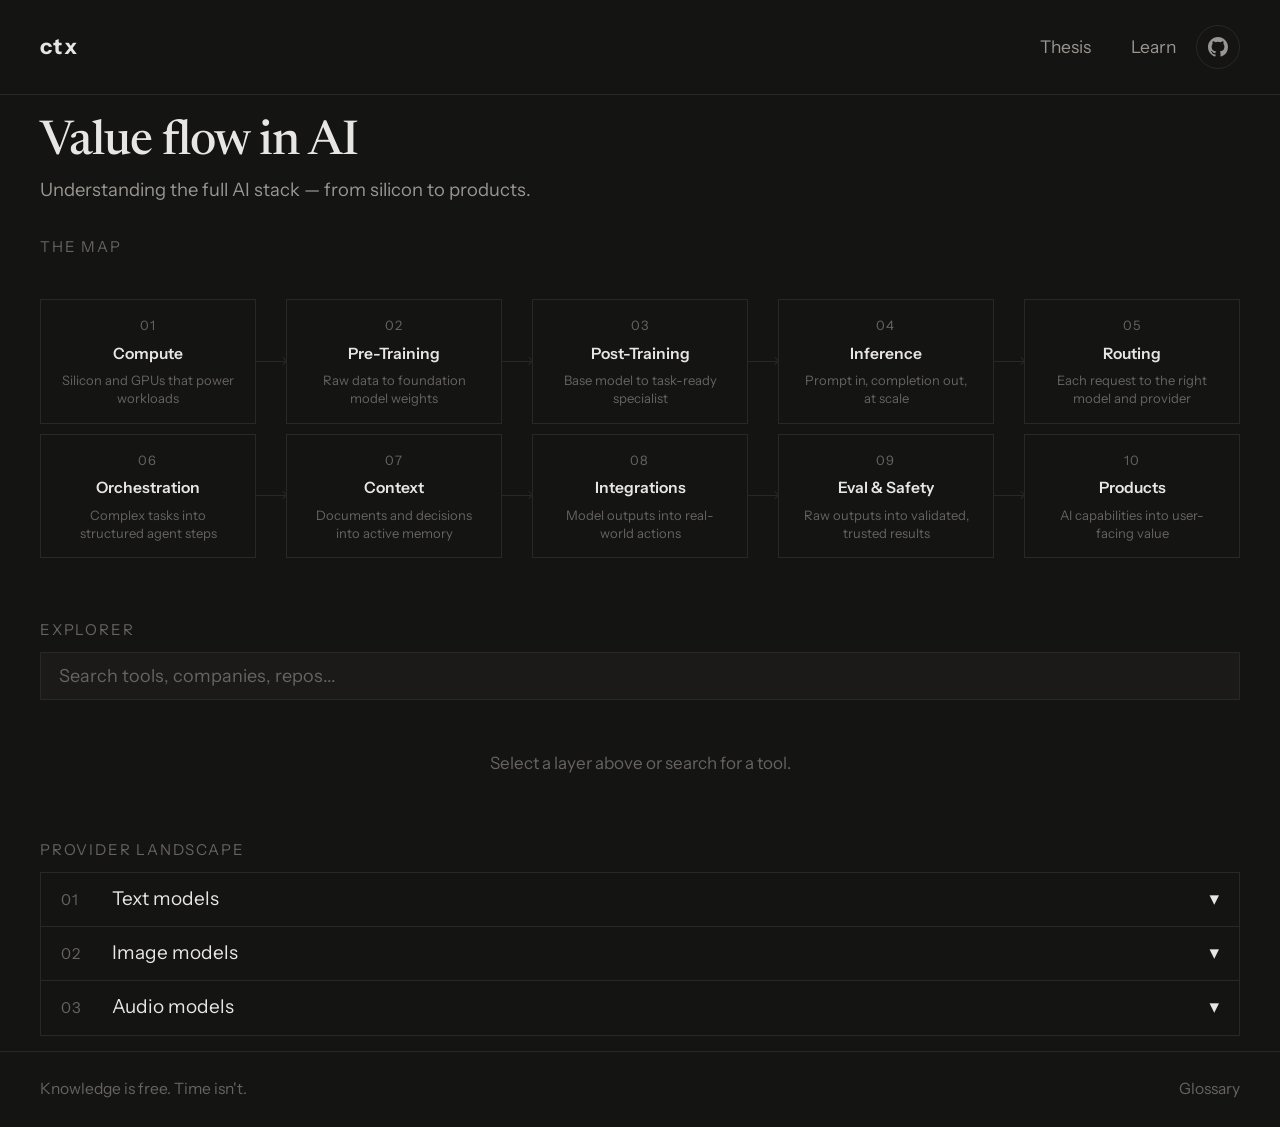
==== commit 3e78d547: "Shorten Compute node description to 2 lines Co-Authored-By: Claude Opus 4.6 <noreply@anthropic.com>" ====
--- a/index.html
+++ b/index.html
@@ -58,7 +58,7 @@
             <a class="vc-node" href="#vc-compute" data-layer="compute">
               <span class="vc-node__index">01</span>
               <span class="vc-node__label">Compute</span>
-              <span class="vc-node__desc">Silicon and GPU clouds that power every workload</span>
+              <span class="vc-node__desc">Silicon and GPUs that power workloads</span>
             </a>
             <span class="vc-arrow" aria-hidden="true"></span>
             <a class="vc-node" href="#vc-pretrain" data-layer="pretrain">
--- a/styles.css
+++ b/styles.css
@@ -8,8 +8,8 @@
   --text-dim: #666360;
   --font-sans: "Instrument Sans", system-ui, -apple-system, sans-serif;
   --font-serif: "Newsreader", Georgia, serif;
-  --max-w: 1080px;
-  --gap: clamp(1.5rem, 4vw, 3rem);
+  --max-w: 1340px;
+  --gap: clamp(1.25rem, 3.2vw, 2.4rem);
 }
 
 *,
@@ -21,6 +21,7 @@
 }
 
 html {
+  font-size: 125%;
   scroll-behavior: smooth;
   -webkit-font-smoothing: antialiased;
 }
@@ -987,6 +988,7 @@
 /* ---- RESPONSIVE ---- */
 
 @media (max-width: 760px) {
+  html { font-size: 100%; }
   /* Release above-the-fold on mobile — mobile is a scroll experience */
   body.subpage {
     height: auto;
@@ -1207,6 +1209,41 @@
   text-decoration-color: var(--text);
 }
 
+/* ---- SUBCATEGORY SECTIONS (learn pages) ---- */
+
+.learn__subcategory {
+  margin: 0.75rem 0 0;
+  padding: 0.75rem 0 0;
+  border-top: 1px solid var(--border);
+}
+
+.learn__subcategory:first-child {
+  border-top: 0;
+  padding-top: 0;
+}
+
+.learn__subcategory-title {
+  font-size: 0.88rem;
+  font-weight: 600;
+  color: var(--text);
+  margin: 0 0 0.35rem;
+}
+
+/* ---- EXPLORER SUBCATEGORY LABELS ---- */
+
+.explorer__subcat-label {
+  display: block;
+  padding: 0.45rem 0.75rem 0.2rem;
+  font-size: 0.68rem;
+  letter-spacing: 0.1em;
+  text-transform: uppercase;
+  color: var(--text-dim);
+  border-bottom: 1px solid var(--border);
+  background: var(--surface-alt);
+  cursor: default;
+}
+
+
 /* ---- LAYER LEARN (inline when a layer is clicked) ---- */
 
 .layer-learn__desc {
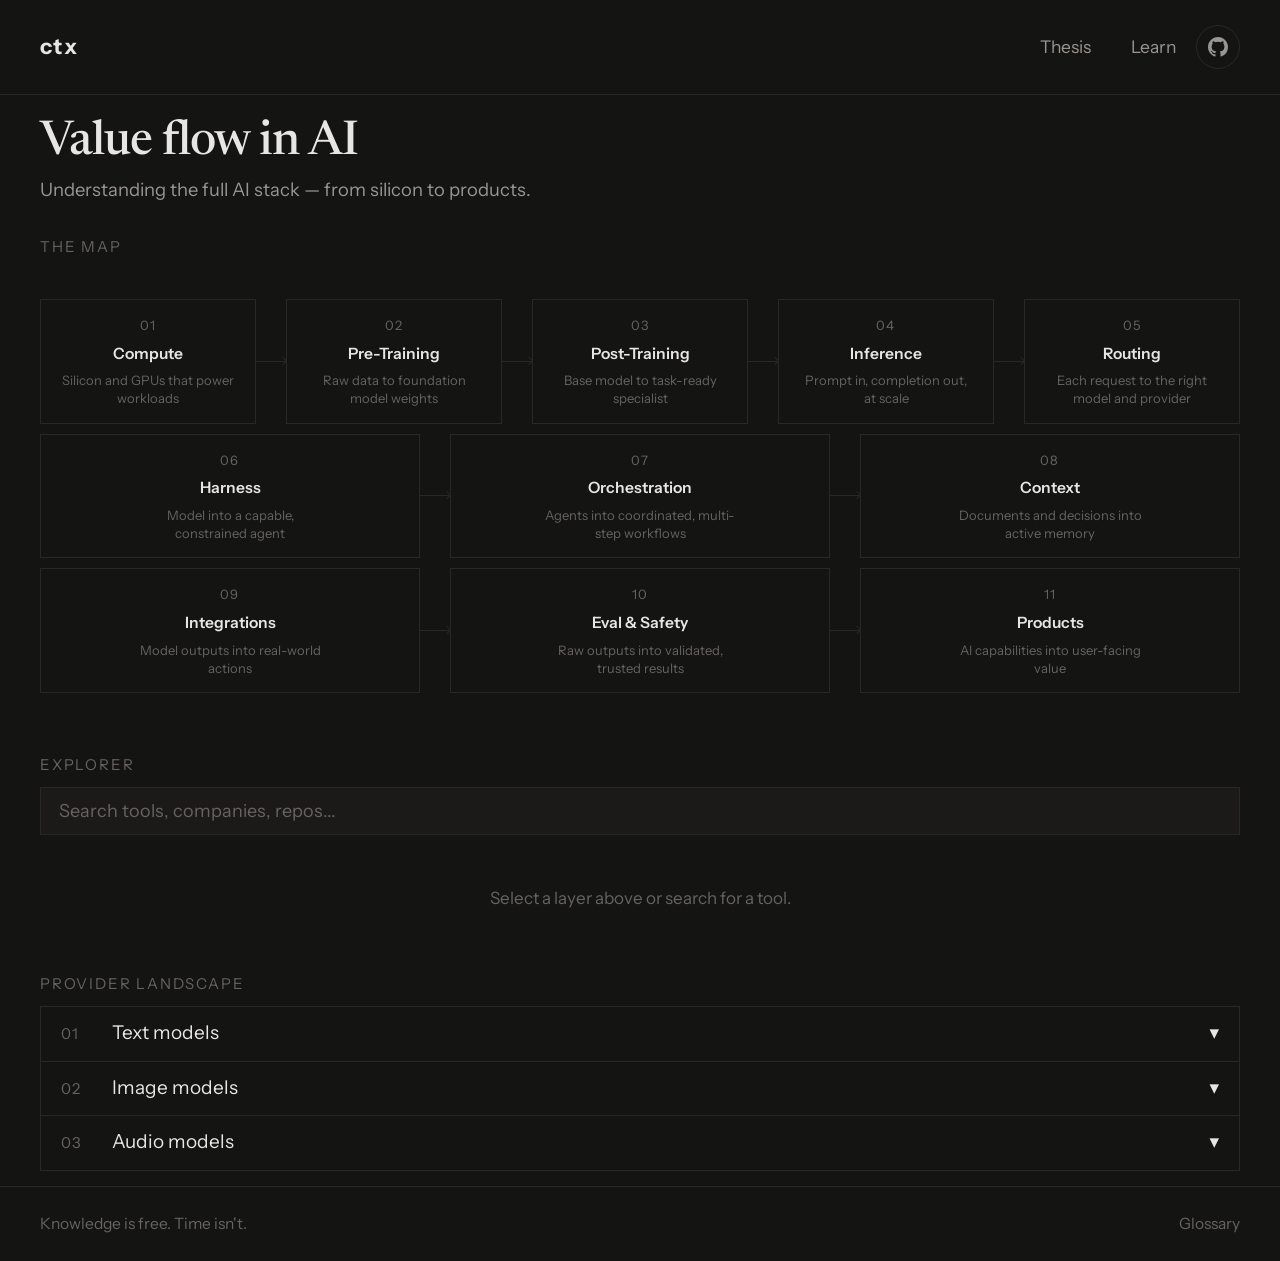
==== commit dafa68ca: "Add LLM architecture literacy, new tools, and glossary terms - Add LLM Architecture Gallery tool (Se" ====
--- a/index.html
+++ b/index.html
@@ -86,32 +86,39 @@
             </a>
           </div>
           <div class="vc-flow__row">
+            <a class="vc-node" href="#vc-harness" data-layer="harness">
+              <span class="vc-node__index">06</span>
+              <span class="vc-node__label">Harness</span>
+              <span class="vc-node__desc">Model into a capable, constrained agent</span>
+            </a>
+            <span class="vc-arrow" aria-hidden="true"></span>
             <a class="vc-node" href="#vc-orchestration" data-layer="orchestration">
-              <span class="vc-node__index">06</span>
+              <span class="vc-node__index">07</span>
               <span class="vc-node__label">Orchestration</span>
-              <span class="vc-node__desc">Complex tasks into structured agent steps</span>
+              <span class="vc-node__desc">Agents into coordinated, multi-step workflows</span>
             </a>
             <span class="vc-arrow" aria-hidden="true"></span>
             <a class="vc-node" href="#vc-context" data-layer="context">
-              <span class="vc-node__index">07</span>
+              <span class="vc-node__index">08</span>
               <span class="vc-node__label">Context</span>
               <span class="vc-node__desc">Documents and decisions into active memory</span>
             </a>
-            <span class="vc-arrow" aria-hidden="true"></span>
+          </div>
+          <div class="vc-flow__row">
             <a class="vc-node" href="#vc-integrations" data-layer="integrations">
-              <span class="vc-node__index">08</span>
+              <span class="vc-node__index">09</span>
               <span class="vc-node__label">Integrations</span>
               <span class="vc-node__desc">Model outputs into real-world actions</span>
             </a>
             <span class="vc-arrow" aria-hidden="true"></span>
             <a class="vc-node" href="#vc-eval" data-layer="eval">
-              <span class="vc-node__index">09</span>
+              <span class="vc-node__index">10</span>
               <span class="vc-node__label">Eval &amp; Safety</span>
               <span class="vc-node__desc">Raw outputs into validated, trusted results</span>
             </a>
             <span class="vc-arrow" aria-hidden="true"></span>
             <a class="vc-node" href="#vc-products" data-layer="products">
-              <span class="vc-node__index">10</span>
+              <span class="vc-node__index">11</span>
               <span class="vc-node__label">Products</span>
               <span class="vc-node__desc">AI capabilities into user-facing value</span>
             </a>
--- a/styles.css
+++ b/styles.css
@@ -1265,6 +1265,88 @@
     font-size: 0.75rem;
     padding-left: 2.55rem;
   }
+
+  /* VC Flow: replace cramped 5-across flex with 2-column grid */
+  .vc-flow__row {
+    display: grid;
+    grid-template-columns: 1fr 1fr;
+    gap: 0.4rem;
+  }
+
+  .vc-arrow {
+    display: none;
+  }
+
+  .vc-node {
+    padding: 0.65rem 0.6rem;
+  }
+
+  .vc-node__label {
+    font-size: 0.75rem;
+  }
+
+  /* Accordion: reduce indent that wastes ~30% of mobile width */
+  .accordion__panel > p,
+  .accordion__panel ul,
+  .accordion__panel > .panel-block,
+  .accordion__panel > .learn__diagram {
+    padding-left: 1rem;
+  }
+
+  .accordion__panel ul {
+    padding-left: 2.25rem;
+  }
+
+  /* Explorer: larger touch targets, full-width detail */
+  .explorer__item {
+    padding: 0.55rem 0.75rem;
+  }
+
+  .explorer__detail {
+    padding: 0.85rem 1rem;
+  }
+
+  .explorer__detail-details {
+    max-width: 100%;
+  }
+
+  .layer-learn__desc {
+    max-width: 100%;
+  }
+
+  /* Learn subcategory content */
+  .learn__subcategory p,
+  .learn__subcategory ul {
+    font-size: 0.85rem;
+  }
+
+  .learn__skills {
+    padding-left: 1.25rem;
+  }
+}
+
+@media (max-width: 400px) {
+  .vc-node__label {
+    font-size: 0.7rem;
+  }
+
+  .vc-node__index {
+    font-size: 0.6rem;
+  }
+
+  .explorer__item-meta {
+    display: none;
+  }
+
+  .data-table {
+    min-width: 28rem;
+  }
+
+  .data-table th,
+  .data-table td {
+    padding: 0.5rem 0.6rem;
+    font-size: 0.8rem;
+  }
 }
 
 @media (prefers-reduced-motion: reduce) {
